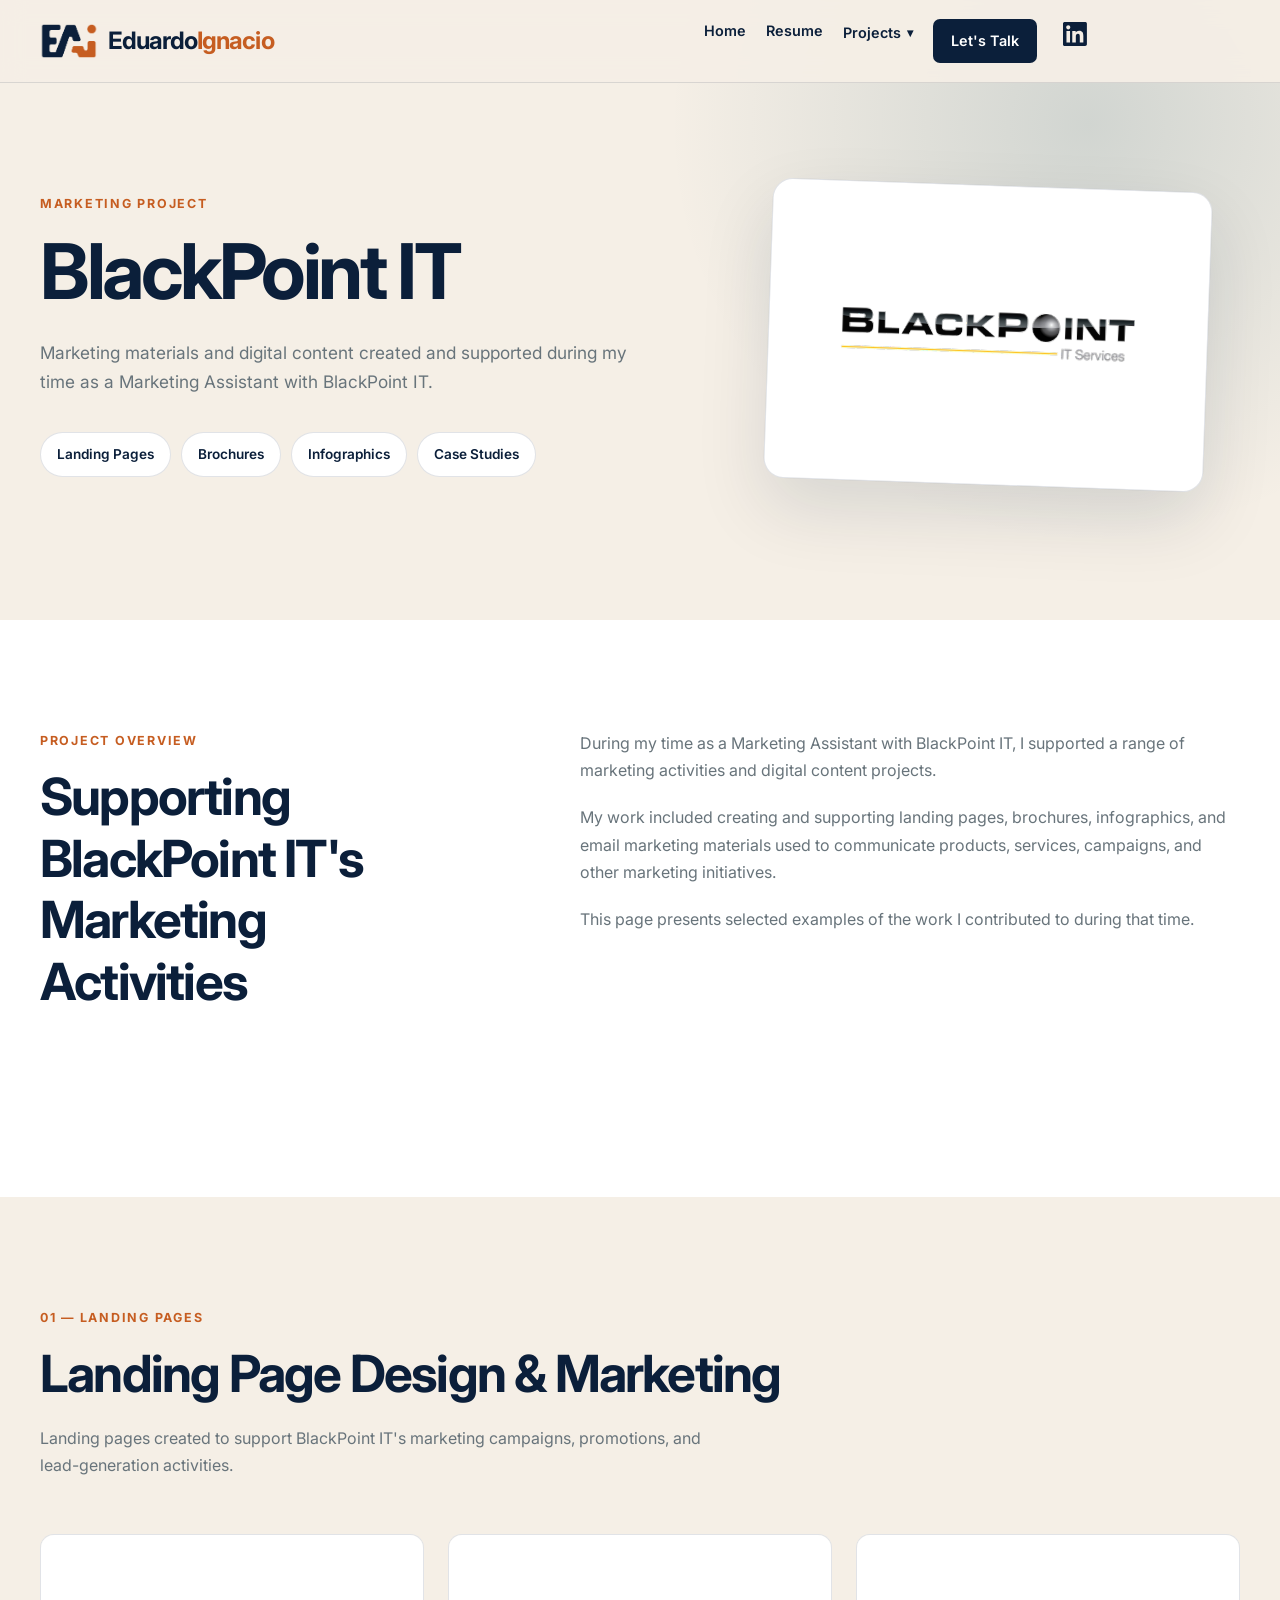
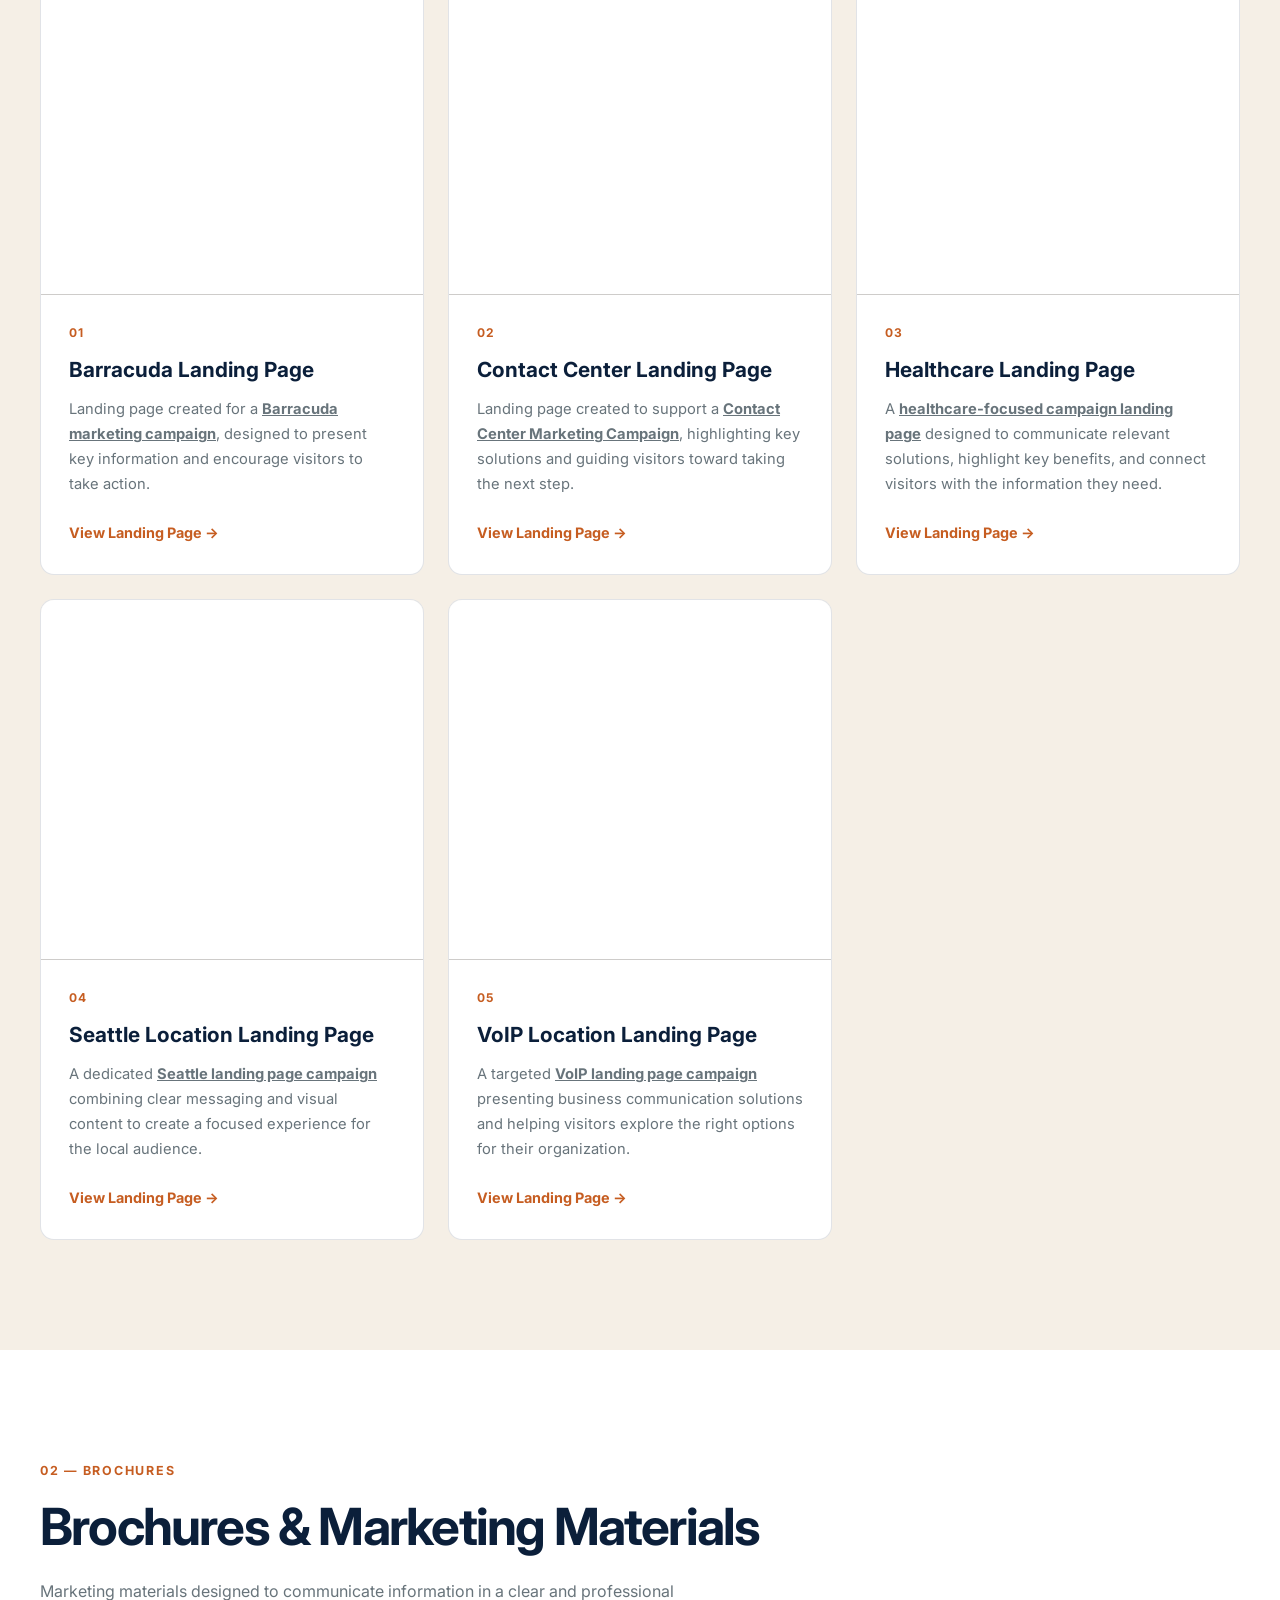
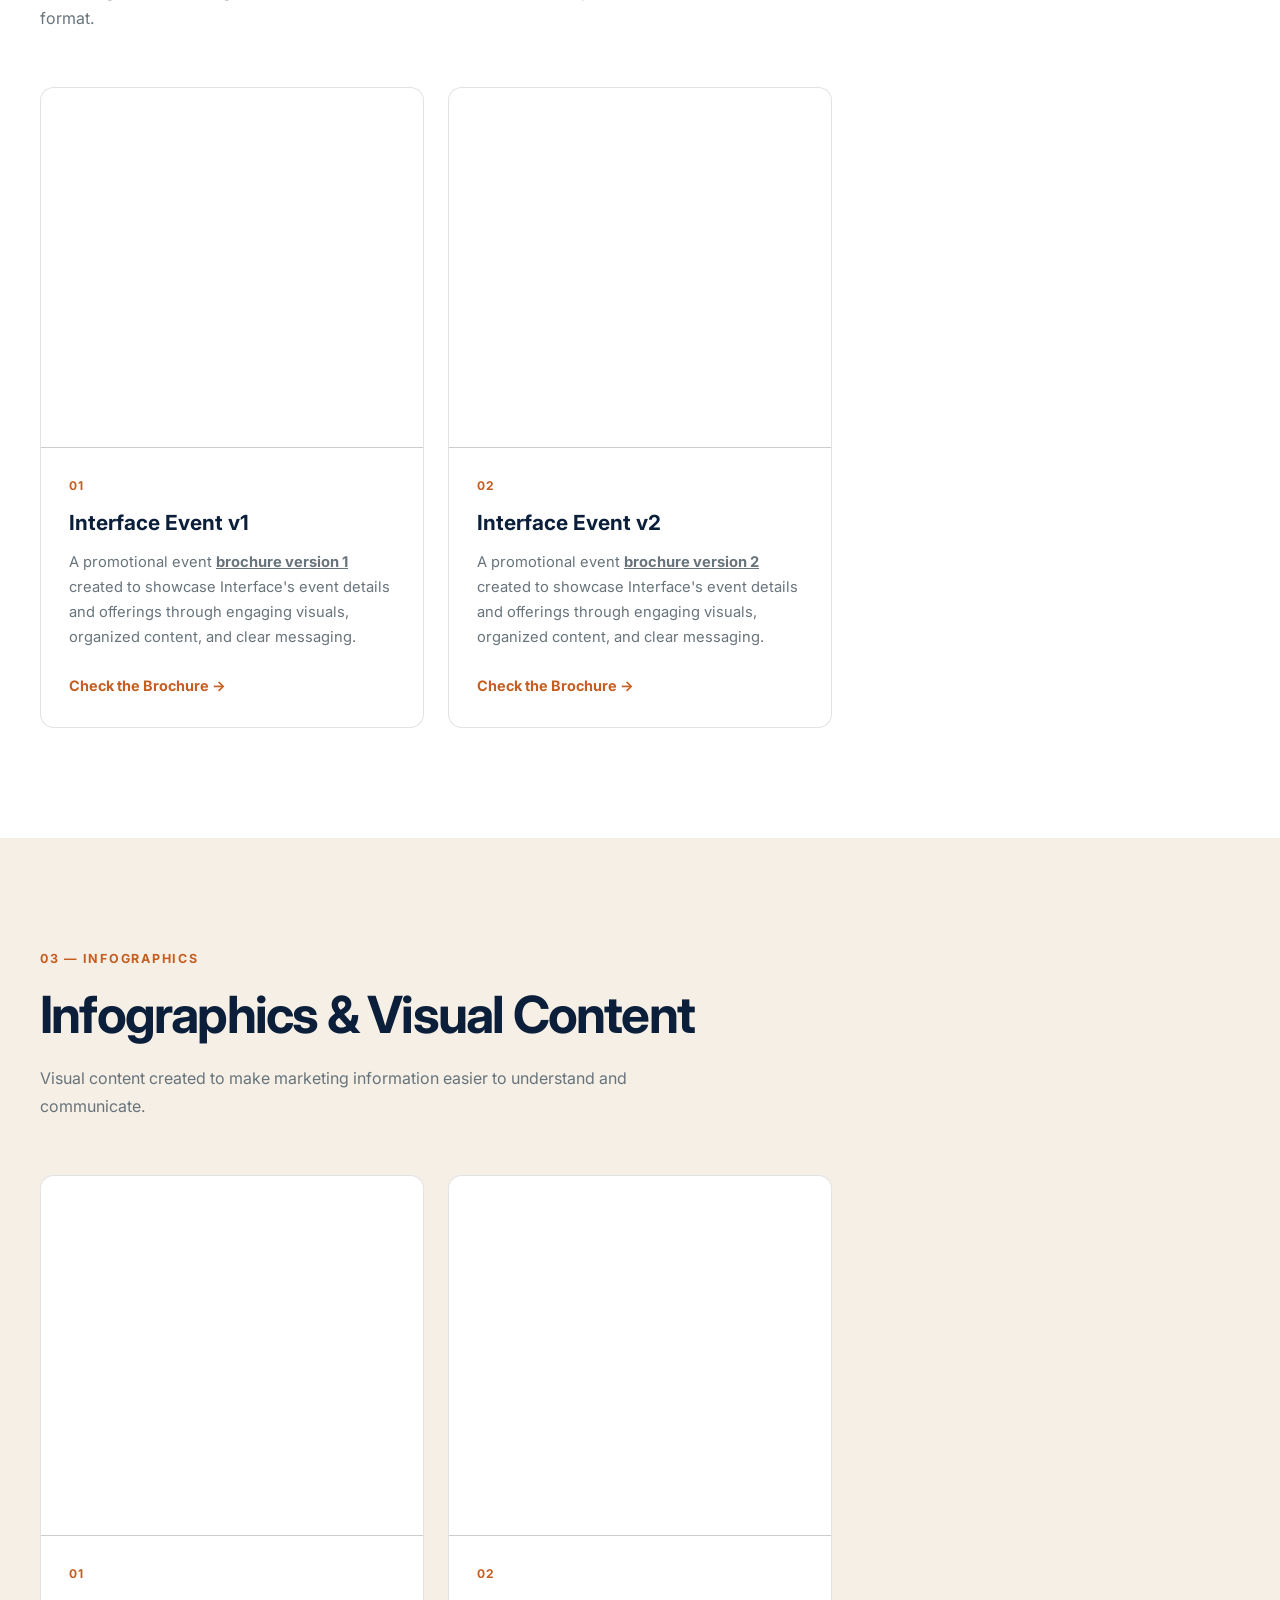
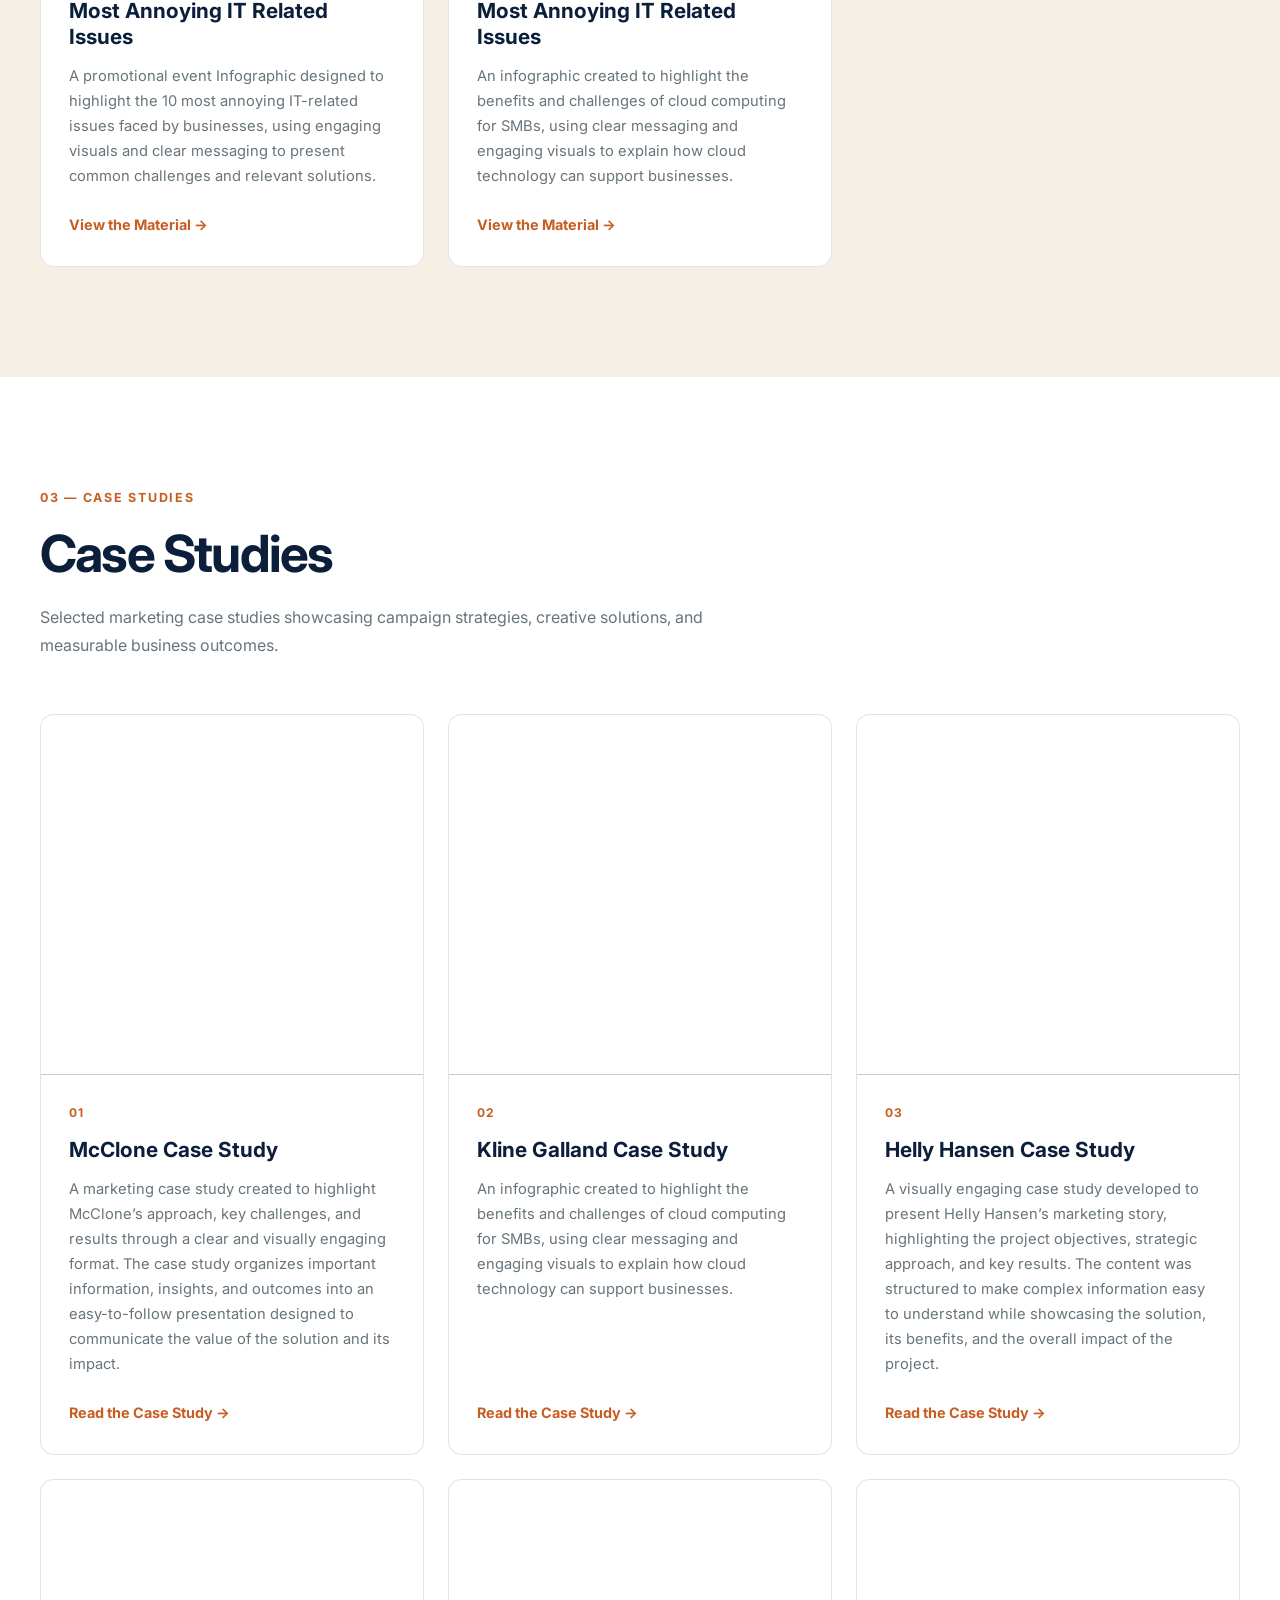
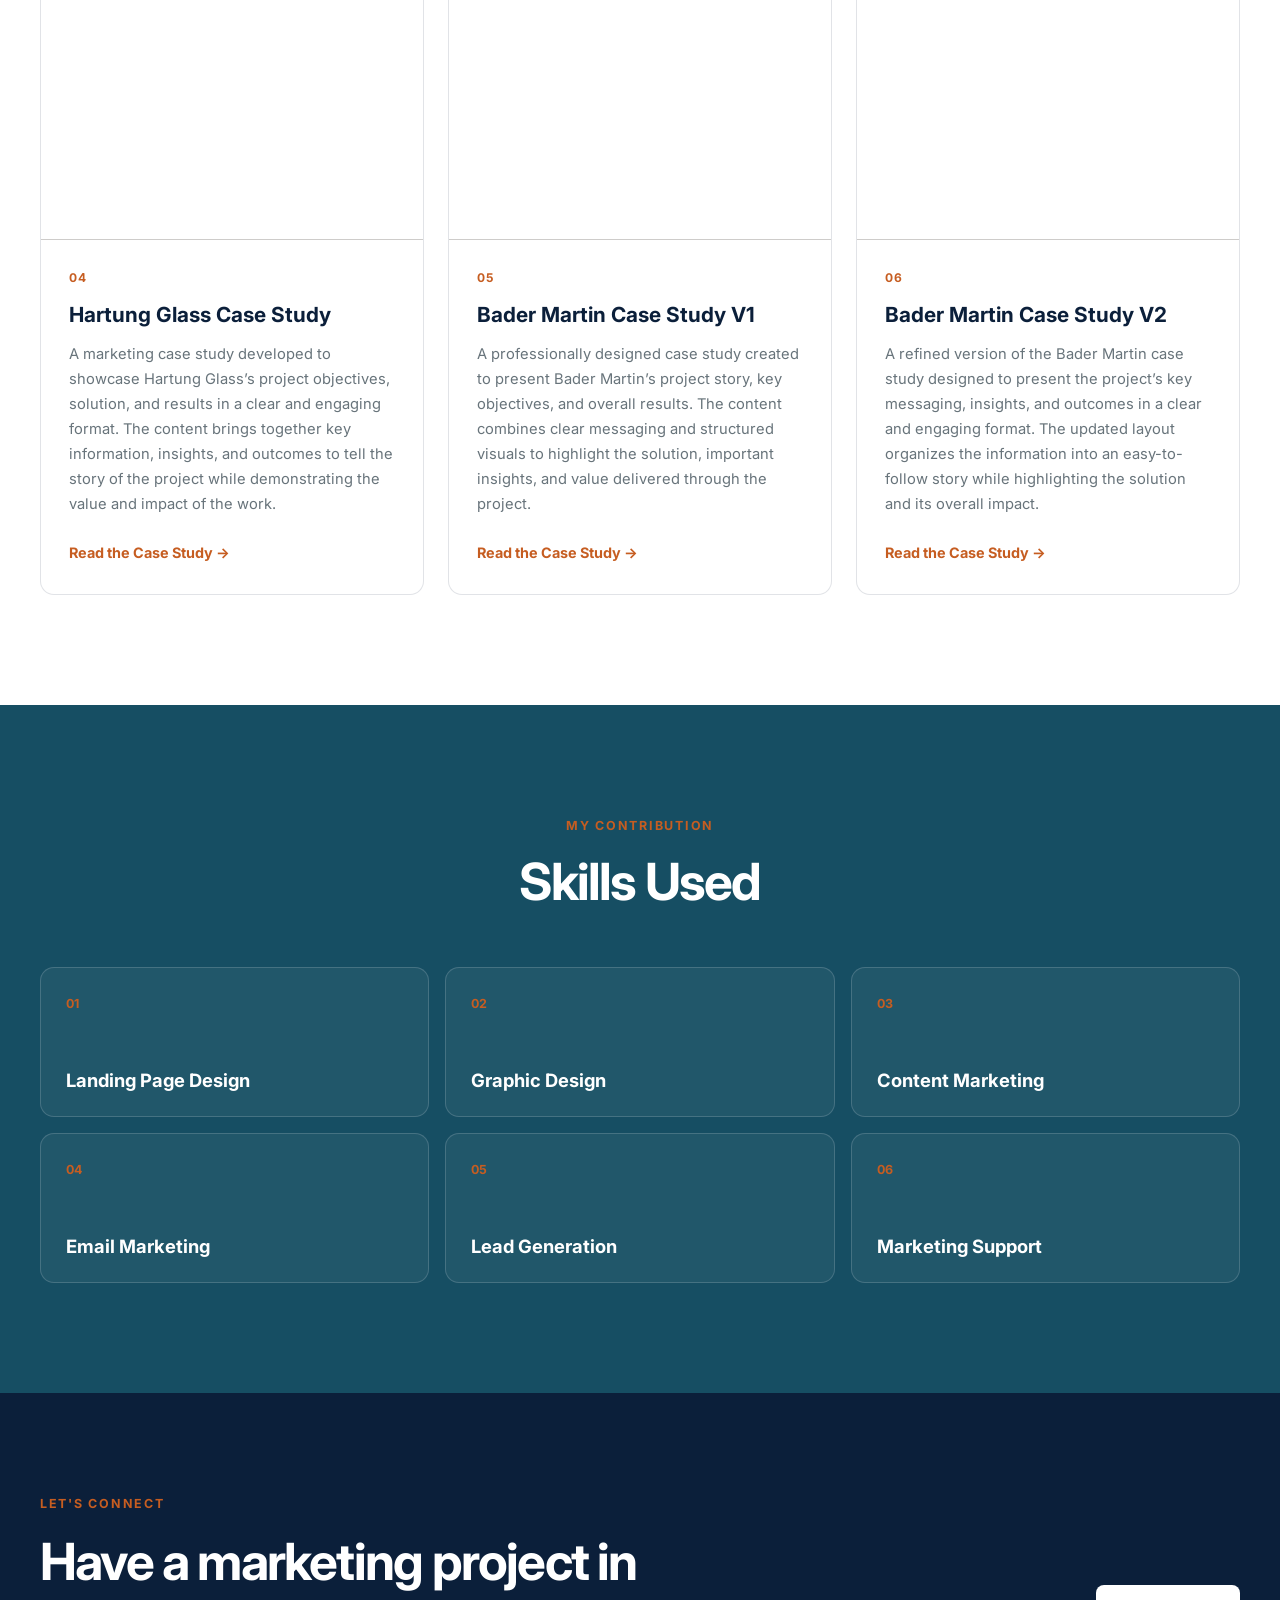
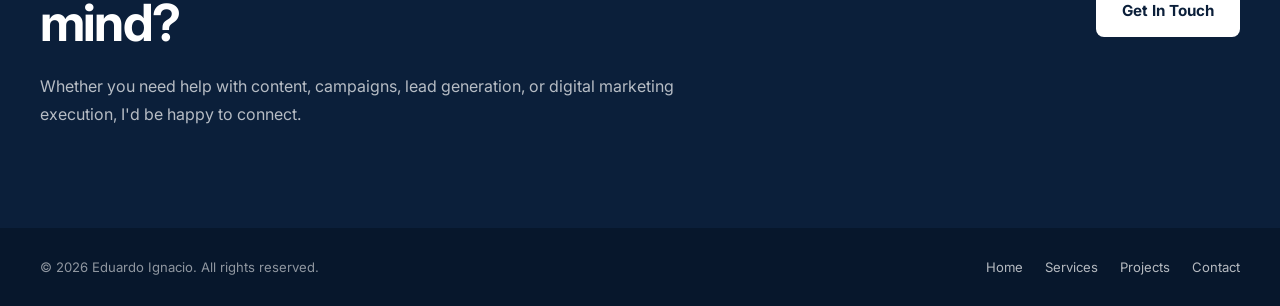
==== blackpoint-it.html @ 2925d8bb "Update blackpoint-it.html" ====
<!DOCTYPE html>
<html lang="en">

<head>

  <meta charset="UTF-8">

  <meta
    name="viewport"
    content="width=device-width, initial-scale=1.0"
  >

  <meta
    name="description"
    content="Marketing projects created and supported for BlackPoint IT, including landing pages, brochures, infographics, and email marketing."
  >

  <title>BlackPoint IT | Marketing Projects | Kevin Arevalo</title>

  <link rel="icon" type="image/png" href="assets/favicon-o.png">

  <!-- Google Font -->
  <link rel="preconnect" href="https://fonts.googleapis.com">
  <link rel="preconnect" href="https://fonts.gstatic.com" crossorigin>

  <link
    href="https://fonts.googleapis.com/css2?family=Inter:wght@400;500;600;700&display=swap"
    rel="stylesheet"
  >

  <link rel="icon" type="image/png" href="assets/favicon-b-o.png">

  <!-- Main Portfolio Styles -->
  <link rel="stylesheet" href="styles.css">

  <!-- BlackPoint IT Page Styles -->
  <link rel="stylesheet" href="blackpoint-it.css">

</head>


<body>

 <!-- =========================
     HEADER
========================== -->

<header class="site-header">

  <nav class="nav container" aria-label="Primary navigation">

    <a class="brand" href="index.html" aria-label="Eduardo Ignacio">

      <img src="assets/favicon-b-o.png" alt="Eduardo Ignacio">

    </a>

    <a href="index.html" class="logo">
      Eduardo<span>Ignacio</span>
    </a>



    <button
      class="menu-toggle"
      id="menu-toggle"
      type="button"
      aria-label="Open navigation menu"
      aria-expanded="false"
    >
      <span></span>
      <span></span>
      <span></span>
    </button>

    <div class="nav-links" id="nav-links">

      <a href="index.html">Home</a>
      <a href="#resume">Resume</a>
<div class="nav-dropdown">
  <a href="#projects" class="nav-dropdown-toggle">
    Projects
    <span class="dropdown-arrow">▾</span>
  </a>

  <div class="dropdown-menu">
    <a href="blackpoint-it.html">BlackPoint</a>
  </div>
</div>



      <a href="mailto:eaignacio03@gmail.com?subject=I%20would%20like%20to%20know%20more%20about%20your%20services&body=Hi%20Eduardo%2C%0A%0AI%20am%20interested%20in%20your%20services.%20Can%20you%20please%20get%20back%20to%20me,%20and%20let%27s%20talk%20about%20it.%0A%0AThank%20you%21" target="_blank" rel="noopener noreferrer" class="nav-cta" >Let's Talk</a>

      <div class="socials" aria-label="Social links">
        <a
          href="https://www.linkedin.com/in/eduardo-iii-ignacio-841a6138a/"
          target="_blank"
          rel="noopener noreferrer"
          aria-label="LinkedIn"
        >
          <img src="assets/LinkedIn_Icon.svg" alt="">
        </a>
      </div>

    </div>

  </nav>

</header>


  <main>

    <!-- =====================================================
         PROJECT HERO
    ====================================================== -->

    <section
      class="bp-hero"
      id="home"
    >

      <div class="container">

        <div class="bp-hero-grid">

          <div class="bp-hero-content">

            <p class="bp-eyebrow">
              MARKETING PROJECT
            </p>

            <h1>
              BlackPoint IT
            </h1>

            <p class="bp-hero-intro">
              Marketing materials and digital content created and
              supported during my time as a Marketing Assistant
              with BlackPoint IT.
            </p>

            <div class="bp-hero-links">

              <a href="#landing-pages">
                Landing Pages
              </a>

              <a href="#brochures">
                Brochures
              </a>

              <a href="#infographics">
                Infographics
              </a>

              <a href="#casestudies">
                Case Studies
              </a>

            </div>

          </div>


          <div class="bp-hero-visual">

            <div class="bp-logo-card">

              <img
                src="assets/blackpoint-it/bp-logo-black.svg"
                alt="BlackPoint IT"
              >

            </div>

          </div>

        </div>

      </div>

    </section>


    <!-- =====================================================
         PROJECT OVERVIEW
    ====================================================== -->

    <section class="bp-section bp-overview">

      <div class="container">

        <div class="bp-overview-grid">

          <div class="bp-section-heading">

            <p class="bp-section-label">
              PROJECT OVERVIEW
            </p>

            <h2>
              Supporting BlackPoint IT's Marketing Activities
            </h2>

          </div>

          <div class="bp-overview-copy">

            <p>
              During my time as a Marketing Assistant with
              BlackPoint IT, I supported a range of marketing
              activities and digital content projects.
            </p>

            <p>
              My work included creating and supporting landing
              pages, brochures, infographics, and email marketing
              materials used to communicate products, services,
              campaigns, and other marketing initiatives.
            </p>

            <p>
              This page presents selected examples of the work
              I contributed to during that time.
            </p>

          </div>

        </div>

      </div>

    </section>


    <!-- =====================================================
         LANDING PAGES
    ====================================================== -->

    <section
      class="bp-section bp-portfolio-section"
      id="landing-pages"
    >

      <div class="container">

        <div class="bp-section-heading bp-section-heading-wide">

          <p class="bp-section-label">
            01 — LANDING PAGES
          </p>

          <h2>
            Landing Page Design &amp; Marketing
          </h2>

          <p>
            Landing pages created to support BlackPoint IT's
            marketing campaigns, promotions, and lead-generation
            activities.
          </p>

        </div>


        <div class="bp-project-grid">

          <!-- LANDING PAGE 01 -->

          <article class="bp-project-card">

            <div class="bp-project-preview">

              <iframe
                src="assets/blackpoint-it/bp-lp-barracuda.pdf"
                title="Barracuda Landing Page PDF"
              ></iframe>

            </div>

            <div class="bp-project-card-content">

              <p class="bp-card-number">
                01
              </p>

              <h3>
                Barracuda Landing Page
              </h3>

              <p>
                Landing page created for a
                <strong><u>Barracuda marketing campaign</u></strong>,
                designed to present key information and encourage
                visitors to take action.
              </p>

              <a
                class="bp-project-link"
                href="assets/blackpoint-it/bp-lp-barracuda.pdf"
                target="_blank"
                rel="noopener noreferrer"
              >
                View Landing Page →
              </a>

            </div>

          </article>


          <!-- LANDING PAGE 02 -->

          <article class="bp-project-card">

            <div class="bp-project-preview">

              <iframe
                src="assets/blackpoint-it/bp-lp-contact-center.pdf"
                title="Contact Center Landing Page PDF"
              ></iframe>

            </div>

            <div class="bp-project-card-content">

              <p class="bp-card-number">
                02
              </p>

              <h3>
                Contact Center Landing Page
              </h3>

              <p>
                Landing page created to support a
                <strong><u>Contact Center Marketing Campaign</u></strong>,
                highlighting key solutions and guiding visitors
                toward taking the next step.
              </p>

              <a
                class="bp-project-link"
                href="assets/blackpoint-it/bp-lp-contact-center.pdf"
                target="_blank"
                rel="noopener noreferrer"
              >
                View Landing Page →
              </a>

            </div>

          </article>


          <!-- LANDING PAGE 03 -->

          <article class="bp-project-card">

            <div class="bp-project-preview">

              <iframe
                src="assets/blackpoint-it/bp-lp-health-care.pdf"
                title="Healthcare Landing Page PDF"
              ></iframe>

            </div>

            <div class="bp-project-card-content">

              <p class="bp-card-number">
                03
              </p>

              <h3>
                Healthcare Landing Page
              </h3>

              <p>
                A
                <strong><u>healthcare-focused campaign landing page</u></strong>
                designed to communicate relevant solutions,
                highlight key benefits, and connect visitors
                with the information they need.
              </p>

              <a
                class="bp-project-link"
                href="assets/blackpoint-it/bp-lp-health-care.pdf"
                target="_blank"
                rel="noopener noreferrer"
              >
                View Landing Page →
              </a>

            </div>

          </article>


          <!-- LANDING PAGE 04 -->

          <article class="bp-project-card">

            <div class="bp-project-preview">

              <iframe
                src="assets/blackpoint-it/bp-lp-location-seattle.pdf"
                title="Seattle Location Landing Page PDF"
              ></iframe>

            </div>

            <div class="bp-project-card-content">

              <p class="bp-card-number">
                04
              </p>

              <h3>
                Seattle Location Landing Page
              </h3>

              <p>
                A dedicated
                <strong><u>Seattle landing page campaign</u></strong>
                combining clear messaging and visual content
                to create a focused experience for the local
                audience.
              </p>

              <a
                class="bp-project-link"
                href="assets/blackpoint-it/bp-lp-location-seattle.pdf"
                target="_blank"
                rel="noopener noreferrer"
              >
                View Landing Page →
              </a>

            </div>

          </article>


          <!-- LANDING PAGE 05 -->

          <article class="bp-project-card">

            <div class="bp-project-preview">

              <iframe
                src="assets/blackpoint-it/bp-lp-location-voip.pdf"
                title="VoIP Location Landing Page PDF"
              ></iframe>

            </div>

            <div class="bp-project-card-content">

              <p class="bp-card-number">
                05
              </p>

              <h3>
                VoIP Location Landing Page
              </h3>

              <p>
                A targeted
                <strong><u>VoIP landing page campaign</u></strong>
                presenting business communication solutions
                and helping visitors explore the right options
                for their organization.
              </p>

              <a
                class="bp-project-link"
                href="assets/blackpoint-it/bp-lp-location-voip.pdf"
                target="_blank"
                rel="noopener noreferrer"
              >
                View Landing Page →
              </a>

            </div>

          </article>

        </div>

      </div>

    </section>


    <!-- =====================================================
         BROCHURES
    ====================================================== -->

    <section
      class="bp-section bp-section-alt"
      id="brochures"
    >

      <div class="container">

        <div class="bp-section-heading bp-section-heading-wide">

          <p class="bp-section-label">
            02 — BROCHURES
          </p>

          <h2>
            Brochures &amp; Marketing Materials
          </h2>

          <p>
            Marketing materials designed to communicate
            information in a clear and professional format.
          </p>

        </div>


        <div class="bp-project-grid">


          <!-- BROCHURE 01 -->

          <article class="bp-project-card">

            <div class="bp-project-preview">

              <iframe
                src="assets/blackpoint-it/bp-br-interface-v1.pdf"
                title="Interface Event v1 Brochure PDF"
              ></iframe>

            </div>

            <div class="bp-project-card-content">

              <p class="bp-card-number">
                01
              </p>

              <h3>
                Interface Event v1
              </h3>

              <p>
                A promotional event
                <strong><u>brochure version 1</u></strong>
                created to showcase Interface's event details
                and offerings through engaging visuals, organized
                content, and clear messaging.
              </p>

              <a
                class="bp-project-link"
                href="assets/blackpoint-it/bp-br-interface-v1.pdf"
                target="_blank"
                rel="noopener noreferrer"
              >
                Check the Brochure →
              </a>

            </div>

          </article>


          <!-- BROCHURE 02 -->

          <article class="bp-project-card">

            <div class="bp-project-preview">

              <iframe
                src="assets/blackpoint-it/bp-br-interface-v2.pdf"
                title="Interface Event v2 Brochure PDF"
              ></iframe>

            </div>

            <div class="bp-project-card-content">

              <p class="bp-card-number">
                02
              </p>

              <h3>
                Interface Event v2
              </h3>

              <p>
                A promotional event
                <strong><u>brochure version 2</u></strong>
                created to showcase Interface's event details
                and offerings through engaging visuals, organized
                content, and clear messaging.
              </p>

              <a
                class="bp-project-link"
                href="assets/blackpoint-it/bp-br-interface-v2.pdf"
                target="_blank"
                rel="noopener noreferrer"
              >
                Check the Brochure →
              </a>

            </div>

          </article>

        </div>

      </div>

    </section>


    <!-- =====================================================
         INFOGRAPHICS
    ====================================================== -->

    <section
      class="bp-section"
      id="infographics"
    >

      <div class="container">

        <div class="bp-section-heading bp-section-heading-wide">

          <p class="bp-section-label">
            03 — INFOGRAPHICS
          </p>

          <h2>
            Infographics &amp; Visual Content
          </h2>

          <p>
            Visual content created to make marketing information
            easier to understand and communicate.
          </p>

        </div>


        <div class="bp-project-grid">


          <!-- INFOGRAPHIC 01 -->

          <article class="bp-project-card">

            <div class="bp-project-preview">

              <iframe
                src="assets/blackpoint-it/bp-Infog-10-most-annoying-it-issues.pdf"
                title="Most Annoying IT Related Issues Infographic PDF"
              ></iframe>

            </div>

            <div class="bp-project-card-content">

              <p class="bp-card-number">
                01
              </p>

              <h3>
                Most Annoying IT Related Issues
              </h3>

              <p>
                A promotional event Infographic designed to
                highlight the 10 most annoying IT-related issues
                faced by businesses, using engaging visuals and
                clear messaging to present common challenges and
                relevant solutions.
              </p>

              <a
                class="bp-project-link"
                href="assets/blackpoint-it/bp-Infog-10-most-annoying-it-issues.pdf"
                target="_blank"
                rel="noopener noreferrer"
              >
                View the Material →
              </a>

            </div>

          </article>


          <!-- INFOGRAPHIC 02 -->

          <article class="bp-project-card">

            <div class="bp-project-preview">

              <iframe
                src="assets/blackpoint-it/bp-Infog-cloud-computing.pdf"
                title="Cloud Computing Infographic PDF"
              ></iframe>

            </div>

            <div class="bp-project-card-content">

              <p class="bp-card-number">
                02
              </p>

              <h3>
                Most Annoying IT Related Issues
              </h3>

              <p>
                An infographic created to highlight the benefits
                and challenges of cloud computing for SMBs, using
                clear messaging and engaging visuals to explain
                how cloud technology can support businesses.
              </p>

              <a
                class="bp-project-link"
                href="assets/blackpoint-it/bp-Infog-10-most-annoying-it-issues.pdf"
                target="_blank"
                rel="noopener noreferrer"
              >
                View the Material →
              </a>

            </div>

          </article>

        </div>

      </div>

    </section>


    <!-- =====================================================
         CASE STUDIES
    ====================================================== -->

    <section
      class="bp-section bp-section-alt"
      id="casestudies"
    >

      <div class="container">

        <div class="bp-section-heading bp-section-heading-wide">

          <p class="bp-section-label">
            03 — CASE STUDIES
          </p>

          <h2>
            Case Studies
          </h2>

          <p>
            Selected marketing case studies showcasing campaign
            strategies, creative solutions, and measurable
            business outcomes.
          </p>

        </div>


        <div class="bp-project-grid">


          <!-- CASE STUDY 01 -->

          <article class="bp-project-card">

            <div class="bp-project-preview">

              <iframe
                src="assets/blackpoint-it/bp-cs-mcclone.pdf"
                title="McClone Case Study PDF"
              ></iframe>

            </div>

            <div class="bp-project-card-content">

              <p class="bp-card-number">
                01
              </p>

              <h3>
                McClone Case Study
              </h3>

              <p>
                A marketing case study created to highlight
                McClone’s approach, key challenges, and results
                through a clear and visually engaging format. The
                case study organizes important information,
                insights, and outcomes into an easy-to-follow
                presentation designed to communicate the value of
                the solution and its impact.
              </p>

              <a
                class="bp-project-link"
                href="assets/blackpoint-it/bp-cs-mcclone.pdf"
                target="_blank"
                rel="noopener noreferrer"
              >
                Read the Case Study →
              </a>

            </div>

          </article>


          <!-- CASE STUDY 02 -->

          <article class="bp-project-card">

            <div class="bp-project-preview">

              <iframe
                src="assets/blackpoint-it/bp-cs-kline-galland.pdf"
                title="Kline Galland Case Study PDF"
              ></iframe>

            </div>

            <div class="bp-project-card-content">

              <p class="bp-card-number">
                02
              </p>

              <h3>
                Kline Galland Case Study
              </h3>

              <p>
                An infographic created to highlight the benefits
                and challenges of cloud computing for SMBs, using
                clear messaging and engaging visuals to explain
                how cloud technology can support businesses.
              </p>

              <a
                class="bp-project-link"
                href="assets/blackpoint-it/bp-cs-kline-galland.pdf"
                target="_blank"
                rel="noopener noreferrer"
              >
                Read the Case Study →
              </a>

            </div>

          </article>


          <!-- CASE STUDY 03 -->

          <article class="bp-project-card">

            <div class="bp-project-preview">

              <iframe
                src="assets/blackpoint-it/bp-cs-helly-hansen.pdf"
                title="Helly Hansen Case Study PDF"
              ></iframe>

            </div>

            <div class="bp-project-card-content">

              <p class="bp-card-number">
                03
              </p>

              <h3>
                Helly Hansen Case Study
              </h3>

              <p>
                A visually engaging case study developed to
                present Helly Hansen’s marketing story, highlighting
                the project objectives, strategic approach, and key
                results. The content was structured to make complex
                information easy to understand while showcasing the
                solution, its benefits, and the overall impact of
                the project.
              </p>

              <a
                class="bp-project-link"
                href="assets/blackpoint-it/bp-cs-helly-hansen.pdf"
                target="_blank"
                rel="noopener noreferrer"
              >
                Read the Case Study →
              </a>

            </div>

          </article>


          <!-- CASE STUDY 04 -->

          <article class="bp-project-card">

            <div class="bp-project-preview">

              <iframe
                src="assets/blackpoint-it/bp-cs-hartung-glass.pdf"
                title="Hartung Glass Case Study PDF"
              ></iframe>

            </div>

            <div class="bp-project-card-content">

              <p class="bp-card-number">
                04
              </p>

              <h3>
                Hartung Glass Case Study
              </h3>

              <p>
                A marketing case study developed to showcase
                Hartung Glass’s project objectives, solution, and
                results in a clear and engaging format. The content
                brings together key information, insights, and
                outcomes to tell the story of the project while
                demonstrating the value and impact of the work.
              </p>

              <a
                class="bp-project-link"
                href="assets/blackpoint-it/bp-cs-hartung-glass.pdf"
                target="_blank"
                rel="noopener noreferrer"
              >
                Read the Case Study →
              </a>

            </div>

          </article>


          <!-- CASE STUDY 05 -->

          <article class="bp-project-card">

            <div class="bp-project-preview">

              <iframe
                src="assets/blackpoint-it/bp-cs-bader-martin-v1.pdf"
                title="Bader Martin v1 Case Study PDF"
              ></iframe>

            </div>

            <div class="bp-project-card-content">

              <p class="bp-card-number">
                05
              </p>

              <h3>
                Bader Martin Case Study V1
              </h3>

              <p>
                A professionally designed case study created to
                present Bader Martin’s project story, key objectives,
                and overall results. The content combines clear
                messaging and structured visuals to highlight the
                solution, important insights, and value delivered
                through the project.
              </p>

              <a
                class="bp-project-link"
                href="assets/blackpoint-it/bp-cs-bader-martin-v1.pdf"
                target="_blank"
                rel="noopener noreferrer"
              >
                Read the Case Study →
              </a>

            </div>

          </article>


          <!-- CASE STUDY 06 -->

          <article class="bp-project-card">

            <div class="bp-project-preview">

              <iframe
                src="assets/blackpoint-it/bp-cs-bader-martin-v2.pdf"
                title="Bader Martin v2 Case Study PDF"
              ></iframe>

            </div>

            <div class="bp-project-card-content">

              <p class="bp-card-number">
                06
              </p>

              <h3>
                Bader Martin Case Study V2
              </h3>

              <p>
                A refined version of the Bader Martin case study
                designed to present the project’s key messaging,
                insights, and outcomes in a clear and engaging
                format. The updated layout organizes the
                information into an easy-to-follow story while
                highlighting the solution and its overall impact.
              </p>

              <a
                class="bp-project-link"
                href="assets/blackpoint-it/bp-cs-bader-martin-v2.pdf"
                target="_blank"
                rel="noopener noreferrer"
              >
                Read the Case Study →
              </a>

            </div>

          </article>

        </div>

      </div>

    </section>


    <!-- =====================================================
         SKILLS / CONTRIBUTION
    ====================================================== -->

    <section class="bp-contribution-section">

      <div class="container">

        <div class="bp-section-heading bp-centered">

          <p class="bp-section-label">
            MY CONTRIBUTION
          </p>

          <h2>
            Skills Used
          </h2>

        </div>


        <div class="bp-skills-grid">

          <div class="bp-skill-item">
            <span>01</span>
            <h3>Landing Page Design</h3>
          </div>

          <div class="bp-skill-item">
            <span>02</span>
            <h3>Graphic Design</h3>
          </div>

          <div class="bp-skill-item">
            <span>03</span>
            <h3>Content Marketing</h3>
          </div>

          <div class="bp-skill-item">
            <span>04</span>
            <h3>Email Marketing</h3>
          </div>

          <div class="bp-skill-item">
            <span>05</span>
            <h3>Lead Generation</h3>
          </div>

          <div class="bp-skill-item">
            <span>06</span>
            <h3>Marketing Support</h3>
          </div>

        </div>

      </div>

    </section>


    <!-- =========================
         CONTACT
    ========================== -->

    <section class="contact-section" id="contact">

      <div class="container contact-container">

        <div>

          <p class="eyebrow">
            LET'S CONNECT
          </p>

          <h2>
            Have a marketing project in mind?
          </h2>

          <p>
            Whether you need help with content, campaigns, lead
            generation, or digital marketing execution, I'd be happy
            to connect.
          </p>

        </div>


        <a
          href="mailto:eaignacio03@gmail.com?subject=I%20would%20like%20to%20know%20more%20about%20your%20services&body=Hi%20Eduardo%2C%0A%0AI%20am%20interested%20in%20your%20services.%20Can%20you%20please%20get%20back%20to%20me,%20and%20let%27s%20talk%20about%20it.%0A%0AThank%20you%21" target="_blank" rel="noopener noreferrer"
          class="btn btn-light"
        >
          Get In Touch
        </a>

      </div>

    </section>

  </main>


  <!-- =========================
       FOOTER
  ========================== -->

  <footer class="site-footer">

    <div class="container footer-container">

      <p>
        © <span id="current-year"></span> Eduardo Ignacio.
        All rights reserved.
      </p>

      <div class="footer-links">

        <a href="#home">Home</a>
        <a href="#services">Services</a>
        <a href="#projects">Projects</a>
        <a href="mailto:eaignacio03@gmail.com?subject=I%20would%20like%20to%20know%20more%20about%20your%20services&body=Hi%20Eduardo%2C%0A%0AI%20am%20interested%20in%20your%20services.%20Can%20you%20please%20get%20back%20to%20me,%20and%20let%27s%20talk%20about%20it.%0A%0AThank%20you%21" target="_blank" rel="noopener noreferrer">Contact</a>

      </div>

    </div>

  </footer>


  <!-- JavaScript -->
  <script src="script.js"></script>

</body>
</html>
---- styles.css ----
/* =========================================================
   EDUARDO IGNACIO PORTFOLIO
   Main Stylesheet
   ========================================================= */

/* =========================================================
   9. SOCIAL MEDIA ICONS
   ========================================================= */

.socials {
  display: flex;
  gap: 15px;
  margin-left: 3px;
}

.socials img {
  width: 30px;
  height: 30px;
  display: block;
  object-fit: contain;
}



/* =========================================================
   VARIABLES
   ========================================================= */

:root {
  --main: #0b1f3a;
  --secondary: #164e63;
  --accent: #c65d21;
  --background: #f5efe6;
  --text: #263238;

  --white: #ffffff;
  --muted: #68747b;
  --border: rgba(11, 31, 58, 0.12);

  --max-width: 1200px;

  --radius: 14px;
  --transition: 0.25s ease;
}


/* =========================================================
   RESET
   ========================================================= */

* {
  box-sizing: border-box;
  margin: 0;
  padding: 0;
}

html {
  scroll-behavior: smooth;
}

body {
  font-family: "Inter", sans-serif;
  background: var(--background);
  color: var(--text);
  line-height: 1.7;
}

img {
  max-width: 100%;
  display: block;
}

a {
  color: inherit;
  text-decoration: none;
}

button,
a {
  -webkit-tap-highlight-color: transparent;
}


/* =========================================================
   GLOBAL
   ========================================================= */

.container {
  width: min(100% - 40px, var(--max-width));
  margin: 0 auto;
}

.section {
  padding: 110px 0;
}

.eyebrow {
  margin-bottom: 16px;
  color: var(--accent);
  font-size: 0.78rem;
  font-weight: 700;
  letter-spacing: 0.14em;
}

h1,
h2,
h3 {
  color: var(--main);
  line-height: 1.2;
}

h1 {
  font-size: clamp(3rem, 6vw, 5.2rem);
  letter-spacing: -0.045em;
}

h2 {
  font-size: clamp(2.2rem, 4vw, 3.5rem);
  letter-spacing: -0.035em;
}

h3 {
  font-size: 1.35rem;
}

p {
  color: var(--text);
}

.text-link {
  display: inline-block;
  color: var(--accent);
  font-weight: 700;
  transition: var(--transition);
}

.text-link:hover {
  color: var(--secondary);
  transform: translateX(4px);
}


/* =========================================================
   BUTTONS
   ========================================================= */

.btn {
  display: inline-flex;
  align-items: center;
  justify-content: center;

  min-height: 52px;
  padding: 0 26px;

  border-radius: 8px;

  font-size: 0.95rem;
  font-weight: 700;

  transition:
    transform var(--transition),
    background var(--transition),
    color var(--transition);
}

.btn:hover {
  transform: translateY(-2px);
}

.btn-primary {
  background: var(--accent);
  color: var(--white);
}

.btn-primary:hover {
  background: #a94d1b;
}

.btn-secondary {
  border: 1px solid var(--main);
  color: var(--main);
}

.btn-secondary:hover {
  background: var(--main);
  color: var(--white);
}

.btn-light {
  background: var(--white);
  color: var(--main);
}

.btn-light:hover {
  background: var(--background);
}


/* =========================================================
   HEADER
   ========================================================= */

.site-header {
  position: fixed;
  top: 0;
  left: 0;

  width: 100%;

  z-index: 1000;

  background: rgba(245, 239, 230, 0.94);

  border-bottom: 1px solid var(--border);

  backdrop-filter: blur(12px);
}

.nav {
  min-height: 82px;
  display: flex;
  align-items: center;
  justify-content: flex-start;
}


/* BRAND / LOGO */

.brand {
  display: flex;
  align-items: center;
}

.brand img {
  display: block;
  width: 58px;
  height: 58px;
  object-fit: contain;
}

.logo {
  color: var(--main);
  font-size: 1.5rem;
  font-weight: 700;
  letter-spacing: -0.04em;
  margin-left: 10px;
}

.logo span {
  color: var(--accent);
}

.nav-links {
  display: flex;
  align-items: left;
  gap: 20px;
  margin-left: 430px;
}

.nav-links a {
  color: var(--main);
  font-size: 0.9rem;
  font-weight: 600;

  transition: color var(--transition);
}

.nav-links a:hover {
  color: var(--accent);
}

.nav-links .nav-cta {
  padding: 10px 18px;

  background: var(--main);
  color: var(--white);

  border-radius: 7px;
}

.nav-links .nav-cta:hover {
  background: var(--accent);
  color: var(--white);
}

/* =========================
   PROJECTS DROPDOWN
========================= */

.nav-dropdown {
  position: relative;
}

.nav-dropdown-toggle {
  display: inline-flex;
  align-items: center;
  gap: 6px;
}

.dropdown-arrow {
  font-size: 0.75rem;
  transition: transform 0.25s ease;
}

/* Dropdown menu */

.dropdown-menu {
  position: absolute;
  top: calc(100% + 12px);
  left: 50%;
  transform: translateX(-50%) translateY(6px);

  width: 190px;
  padding: 8px;

  background: var(--white);
  border: 1px solid var(--border);
  border-radius: 12px;

  box-shadow: 0 12px 30px rgba(11, 31, 58, 0.12);

  opacity: 0;
  visibility: hidden;
  pointer-events: none;

  transition:
    opacity 0.2s ease,
    visibility 0.2s ease,
    transform 0.2s ease;

  z-index: 1000;
}

/* Small invisible bridge between Projects and dropdown */
.dropdown-menu::before {
  content: "";
  position: absolute;
  top: -12px;
  left: 0;
  right: 0;
  height: 12px;
}

/* Show dropdown on hover */

.nav-dropdown:hover .dropdown-menu,
.nav-dropdown:focus-within .dropdown-menu {
  opacity: 1;
  visibility: visible;
  pointer-events: auto;
  transform: translateX(-50%) translateY(0);
}

/* Rotate arrow */

.nav-dropdown:hover .dropdown-arrow,
.nav-dropdown:focus-within .dropdown-arrow {
  transform: rotate(180deg);
}

/* Dropdown link */

.dropdown-menu a {
  display: block;
  padding: 11px 14px;

  color: var(--main);
  font-size: 0.9rem;
  font-weight: 600;

  border-radius: 8px;
  text-decoration: none;

  transition:
    background 0.2s ease,
    color 0.2s ease;
}

.dropdown-menu a:hover,
.dropdown-menu a:focus {
  background: var(--background);
  color: var(--accent);
}


/* =========================================================
   MOBILE MENU
   ========================================================= */

.menu-toggle {
  display: none;

  width: 44px;
  height: 44px;

  border: 0;
  background: transparent;

  cursor: pointer;
}

.menu-toggle span {
  display: block;

  width: 24px;
  height: 2px;

  margin: 5px auto;

  background: var(--main);

  transition: var(--transition);
}


/* =========================================================
   HERO
   ========================================================= */

.hero {
  min-height: 100vh;

  display: flex;
  align-items: center;

  padding: 150px 0 100px;

  background:
    radial-gradient(
      circle at 80% 20%,
      rgba(22, 78, 99, 0.12),
      transparent 35%
    ),
    var(--background);
}

.hero-container {
  display: grid;

  grid-template-columns:
    minmax(0, 1.1fr)
    minmax(300px, 0.9fr);

  align-items: center;

  gap: 80px;
}

.hero-content {
  max-width: 720px;
}

.hero h1 span {
  color: var(--accent);
}

.hero-description {
  max-width: 650px;

  margin: 28px 0 34px;

  color: var(--muted);

  font-size: 1.08rem;
}

.hero-buttons {
  display: flex;
  flex-wrap: wrap;
  gap: 14px;
}


/* =========================================================
   HERO CARD
   ========================================================= */

.hero-visual {
  display: flex;
  justify-content: center;
}

.hero-card {
  width: 100%;
  max-width: 440px;

  padding: 24px;

  background: var(--main);

  border-radius: 20px;

  box-shadow:
    0 30px 70px rgba(11, 31, 58, 0.18);

  transform: rotate(2deg);
}

.hero-card-top {
  display: flex;
  align-items: center;
  gap: 10px;

  padding-bottom: 20px;

  color: rgba(255, 255, 255, 0.7);

  border-bottom: 1px solid rgba(255, 255, 255, 0.12);

  font-size: 0.85rem;
}

.status-dot {
  width: 9px;
  height: 9px;

  border-radius: 50%;

  background: var(--accent);
}

.hero-card-main {
  display: grid;

  grid-template-columns: 1fr 1fr;

  gap: 12px;

  margin-top: 20px;
}

.metric {
  min-height: 130px;

  display: flex;
  flex-direction: column;
  justify-content: flex-end;

  padding: 18px;

  background: var(--secondary);

  border-radius: 10px;
}

.metric strong {
  color: var(--white);

  font-size: 1.15rem;
}

.metric span {
  margin-top: 3px;

  color: rgba(255, 255, 255, 0.65);

  font-size: 0.8rem;
}


/* =========================================================
   SECTION HEADING
   ========================================================= */

.section-heading {
  max-width: 750px;

  margin-bottom: 55px;
}

.section-heading h2 {
  margin-bottom: 20px;
}

.section-heading > p:last-child {
  max-width: 650px;

  color: var(--muted);
}


/* =========================================================
   SERVICES
   ========================================================= */

.services-section {
  background: var(--white);
}

.services-grid {
  display: grid;

  grid-template-columns:
    repeat(3, minmax(0, 1fr));

  gap: 20px;
}

.service-card {
  min-height: 280px;

  padding: 32px;

  border: 1px solid var(--border);

  border-radius: var(--radius);

  background: var(--background);

  transition:
    transform var(--transition),
    box-shadow var(--transition);
}

.service-card:hover {
  transform: translateY(-6px);

  box-shadow:
    0 20px 40px rgba(11, 31, 58, 0.08);
}

.service-number {
  margin-bottom: 50px;

  color: var(--accent);

  font-size: 0.8rem;
  font-weight: 700;
}

.service-card h3 {
  margin-bottom: 14px;
}

.service-card p {
  color: var(--muted);
  font-size: 0.92rem;
}


/* =========================================================
   ABOUT
   ========================================================= */

.about-section {
  background: var(--background);
}

.about-grid {
  display: grid;

  grid-template-columns:
    0.7fr
    1.3fr;

  gap: 100px;
}

.about-highlight {
  display: flex;
  flex-direction: column;

  max-width: 220px;

  margin-top: 45px;

  color: var(--main);

  font-size: 1.4rem;
  font-weight: 700;
}

.about-highlight strong {
  margin: 8px 0;

  color: var(--accent);
}

.about-content {
  max-width: 700px;
}

.about-content h2 {
  margin-bottom: 28px;
}

.about-content p {
  margin-bottom: 18px;

  color: var(--muted);
}


/* =========================================================
   PROJECTS
   ========================================================= */

.projects-section {
  background: var(--white);
}

.projects-grid {
  display: grid;

  grid-template-columns:
    repeat(3, minmax(0, 1fr));

  gap: 24px;
}

.project-card {
  overflow: hidden;

  background: var(--background);

  border: 1px solid var(--border);

  border-radius: var(--radius);
}

.project-image {
  min-height: 240px;

  display: flex;
  align-items: flex-end;

  padding: 24px;

  background: var(--main);

  color: var(--white);

  font-size: 1.5rem;
  font-weight: 700;
}

.project-image-one {
  background:
    linear-gradient(
      135deg,
      var(--main),
      var(--secondary)
    );
}

.project-image-two {
  background:
    linear-gradient(
      135deg,
      var(--secondary),
      var(--main)
    );
}

.project-image-three {
  background:
    linear-gradient(
      135deg,
      var(--accent),
      var(--main)
    );
}

.project-content {
  padding: 28px;
}

.project-category {
  margin-bottom: 10px;

  color: var(--accent);

  font-size: 0.72rem;
  font-weight: 700;

  letter-spacing: 0.12em;
}

.project-content h3 {
  margin-bottom: 12px;
}

.project-content p:not(.project-category) {
  margin-bottom: 22px;

  color: var(--muted);

  font-size: 0.92rem;
}


/* =========================================================
   SKILLS
   ========================================================= */

.skills-section {
  background: var(--secondary);
}

.skills-section h2,
.skills-section .eyebrow {
  color: var(--white);
}

.skills-section .eyebrow {
  color: var(--accent);
}

.skills-header {
  display: grid;

  grid-template-columns:
    1fr
    0.8fr;

  gap: 80px;

  align-items: end;

  margin-bottom: 50px;
}

.skills-header > p {
  color: rgba(255, 255, 255, 0.72);
}

.skills-list {
  display: flex;

  flex-wrap: wrap;

  gap: 12px;
}

.skills-list span {
  padding: 12px 18px;

  border: 1px solid rgba(255, 255, 255, 0.2);

  border-radius: 50px;

  color: var(--white);

  font-size: 0.88rem;

  transition: var(--transition);
}

.skills-list span:hover {
  background: var(--accent);

  border-color: var(--accent);
}


/* =========================================================
   PROCESS
   ========================================================= */

.process-section {
  background: var(--background);
}

.process-grid {
  display: grid;

  grid-template-columns:
    repeat(3, minmax(0, 1fr));

  gap: 50px;
}

.process-item {
  padding-top: 25px;

  border-top: 2px solid var(--main);
}

.process-item > span {
  color: var(--accent);

  font-weight: 700;
}

.process-item h3 {
  margin: 22px 0 12px;
}

.process-item p {
  color: var(--muted);
}


/* =========================================================
   CONTACT
   ========================================================= */

.contact-section {
  padding: 100px 0;

  background: var(--main);
}

.contact-container {
  display: flex;

  align-items: center;
  justify-content: space-between;

  gap: 50px;
}

.contact-container h2 {
  max-width: 700px;

  margin-bottom: 20px;

  color: var(--white);
}

.contact-container p:not(.eyebrow) {
  max-width: 650px;

  color: rgba(255, 255, 255, 0.7);
}


/* =========================================================
   FOOTER
   ========================================================= */

.site-footer {
  padding: 28px 0;

  background: #07172c;
}

.footer-container {
  display: flex;

  align-items: center;
  justify-content: space-between;

  gap: 20px;
}

.site-footer p {
  color: rgba(255, 255, 255, 0.55);

  font-size: 0.82rem;
}

.footer-links {
  display: flex;
  gap: 22px;
}

.footer-links a {
  color: rgba(255, 255, 255, 0.7);

  font-size: 0.82rem;

  transition: color var(--transition);
}

.footer-links a:hover {
  color: var(--accent);
}


/* =========================================================
   TABLET
   ========================================================= */

@media (max-width: 900px) {

  .section {
    padding: 85px 0;
  }

  .hero-container {
    grid-template-columns: 1fr;

    gap: 60px;
  }

  .hero-content {
    max-width: 800px;
  }

  .hero-visual {
    justify-content: flex-start;
  }

  .services-grid {
    grid-template-columns:
      repeat(2, minmax(0, 1fr));
  }

  .about-grid {
    grid-template-columns: 1fr;

    gap: 40px;
  }

  .about-highlight {
    flex-direction: row;
    align-items: center;

    gap: 12px;

    max-width: none;

    margin-top: 0;
  }

  .about-highlight strong {
    margin: 0;
  }

  .projects-grid {
    grid-template-columns:
      repeat(2, minmax(0, 1fr));
  }

  .projects-grid .project-card:last-child {
    grid-column: 1 / -1;
  }

  .skills-header {
    grid-template-columns: 1fr;

    gap: 20px;
  }

  .process-grid {
    gap: 30px;
  }

}


/* =========================================================
   MOBILE
   ========================================================= */

@media (max-width: 650px) {

  .container {
    width: min(100% - 30px, var(--max-width));
  }

  .section {
    padding: 70px 0;
  }

  /* Navigation */

.nav {
  min-height: 72px;
}

.brand img {
  width: 48px;
  height: 48px;
}

  .menu-toggle {
    display: block;
  }

  .nav-links {
    position: absolute;

    top: 72px;
    left: 0;

    width: 100%;

    display: none;
    flex-direction: column;
    align-items: stretch;

    gap: 0;

    padding: 15px;

    background: var(--main);

    box-shadow:
      0 20px 30px rgba(11, 31, 58, 0.12);
  }

  .nav-links.active {
    display: flex;
  }

  .nav-links a {
    padding: 14px 10px;

    color: var(--white);
  }

  .nav-links .nav-cta {
    margin-top: 8px;

    text-align: center;

    background: var(--accent);
  }

  /* Hero */

  .hero {
    min-height: auto;

    padding: 130px 0 80px;
  }

  .hero-container {
    gap: 45px;
  }

  .hero h1 {
    font-size: clamp(2.7rem, 12vw, 4rem);
  }

  .hero-description {
    font-size: 1rem;
  }

  .hero-buttons {
    flex-direction: column;
    align-items: stretch;
  }

  .btn {
    width: 100%;
  }

  .hero-card {
    transform: none;
  }

  .hero-card-main {
    grid-template-columns: 1fr 1fr;
  }

  .metric {
    min-height: 110px;
  }

  /* Services */

  .services-grid {
    grid-template-columns: 1fr;
  }

  /* Projects */

  .projects-grid {
    grid-template-columns: 1fr;
  }

  .projects-grid .project-card:last-child {
    grid-column: auto;
  }

  /* Process */

  .process-grid {
    grid-template-columns: 1fr;

    gap: 35px;
  }

  /* Contact */

  .contact-container {
    flex-direction: column;

    align-items: flex-start;
  }

  /* Footer */

  .footer-container {
    flex-direction: column;

    align-items: flex-start;
  }

  .footer-links {
    flex-wrap: wrap;
  }

}


/* =========================================================
   SMALL MOBILE
   ========================================================= */

@media (max-width: 400px) {

  .hero-card-main {
    grid-template-columns: 1fr;
  }

  .metric {
    min-height: 90px;
  }

  .about-highlight {
    flex-wrap: wrap;
  }

}
---- blackpoint-it.css ----
/* =========================================================
   BLACKPOINT IT PROJECT PAGE
   Page-specific styles
   ========================================================= */


/* =========================================================
   PROJECT HERO
   ========================================================= */

.bp-hero {
  min-height: 620px;

  display: flex;
  align-items: center;

  padding: 150px 0 100px;

  background:
    radial-gradient(
      circle at 85% 20%,
      rgba(22, 78, 99, 0.16),
      transparent 35%
    ),
    var(--background);
}

.bp-hero-grid {
  display: grid;

  grid-template-columns:
    minmax(0, 1.1fr)
    minmax(320px, 0.9fr);

  align-items: center;

  gap: 80px;
}

.bp-hero-content {
  max-width: 720px;
}

.bp-eyebrow {
  margin-bottom: 18px;

  color: var(--accent);

  font-size: 0.78rem;
  font-weight: 700;

  letter-spacing: 0.14em;
}

.bp-hero h1 {
  margin-bottom: 25px;

  color: var(--main);

  font-size: clamp(3rem, 6vw, 5.2rem);

  line-height: 1.05;

  letter-spacing: -0.045em;
}

.bp-hero-intro {
  max-width: 650px;

  margin-bottom: 35px;

  color: var(--muted);

  font-size: 1.08rem;
}

.bp-hero-links {
  display: flex;

  flex-wrap: wrap;

  gap: 10px;
}

.bp-hero-links a {
  padding: 10px 16px;

  border: 1px solid var(--border);

  border-radius: 50px;

  background: var(--white);

  color: var(--main);

  font-size: 0.85rem;
  font-weight: 600;

  transition:
    background var(--transition),
    color var(--transition),
    border-color var(--transition),
    transform var(--transition);
}

.bp-hero-links a:hover {
  border-color: var(--accent);

  background: var(--accent);

  color: var(--white);

  transform: translateY(-2px);
}


/* =========================================================
   BLACKPOINT LOGO
   ========================================================= */

.bp-hero-visual {
  display: flex;

  align-items: center;
  justify-content: center;
}

.bp-logo-card {
  width: 100%;
  max-width: 440px;

  min-height: 300px;

  display: flex;

  align-items: center;
  justify-content: center;

  padding: 50px;

  background: var(--white);

  border: 1px solid var(--border);

  border-radius: 20px;

  box-shadow:
    0 30px 70px rgba(11, 31, 58, 0.12);

  transform: rotate(2deg);

  transition: transform var(--transition);
}

.bp-logo-card:hover {
  transform: rotate(0deg) translateY(-5px);
}

.bp-logo-card img {
  width: 100%;
  max-width: 300px;

  height: auto;

  object-fit: contain;
}


/* =========================================================
   GENERAL SECTIONS
   ========================================================= */

.bp-section {
  padding: 110px 0;

  background: var(--background);
}

.bp-section-alt {
  background: var(--white);
}


/* =========================================================
   SECTION HEADINGS
   ========================================================= */

.bp-section-heading {
  max-width: 700px;

  margin-bottom: 55px;
}

.bp-section-heading-wide {
  max-width: 760px;
}

.bp-section-label {
  margin-bottom: 15px;

  color: var(--accent);

  font-size: 0.78rem;
  font-weight: 700;

  letter-spacing: 0.14em;
}

.bp-section-heading h2 {
  margin-bottom: 20px;

  color: var(--main);

  font-size: clamp(2.2rem, 4vw, 3.5rem);

  line-height: 1.2;

  letter-spacing: -0.035em;
}

.bp-section-heading > p:last-child {
  max-width: 680px;

  color: var(--muted);
}


/* =========================================================
   PROJECT OVERVIEW
   ========================================================= */

.bp-overview {
  background: var(--white);
}

.bp-overview-grid {
  display: grid;

  grid-template-columns:
    0.8fr
    1.2fr;

  gap: 100px;

  align-items: start;
}

.bp-overview-copy {
  max-width: 700px;
}

.bp-overview-copy p {
  margin-bottom: 20px;

  color: var(--muted);
}

.bp-overview-copy p:last-child {
  margin-bottom: 0;
}


/* =========================================================
   PROJECT GRID
   ========================================================= */

.bp-project-grid {
  display: grid;

  grid-template-columns:
    repeat(3, minmax(0, 1fr));

  gap: 24px;
}


/* =========================================================
   PROJECT CARDS
   ========================================================= */

.bp-project-card {
  overflow: hidden;

  display: flex;
  flex-direction: column;

  background: var(--white);

  border: 1px solid var(--border);

  border-radius: var(--radius);

  transition:
    transform var(--transition),
    box-shadow var(--transition);
}

.bp-project-card:hover {
  transform: translateY(-6px);

  box-shadow:
    0 20px 45px rgba(11, 31, 58, 0.10);
}


/* =========================================================
   PDF PREVIEW
   ========================================================= */

.bp-project-preview {
  height: 360px;

  overflow: hidden;

  background: #e9e5de;

  border-bottom: 1px solid var(--border);
}

.bp-project-preview iframe {
  display: block;

  width: 100%;
  height: 100%;

  border: 0;

  background: var(--white);
}


/* =========================================================
   PROJECT CARD CONTENT
   ========================================================= */

.bp-project-card-content {
  flex: 1;

  display: flex;
  flex-direction: column;

  padding: 28px;
}

.bp-card-number {
  margin-bottom: 14px;

  color: var(--accent);

  font-size: 0.75rem;
  font-weight: 700;

  letter-spacing: 0.12em;
}

.bp-project-card h3 {
  margin-bottom: 14px;

  color: var(--main);

  font-size: 1.3rem;

  line-height: 1.25;
}

.bp-project-card p:not(.bp-card-number) {
  margin-bottom: 24px;

  color: var(--muted);

  font-size: 0.92rem;
}

.bp-project-link {
  margin-top: auto;

  color: var(--accent);

  font-size: 0.9rem;
  font-weight: 700;

  transition:
    color var(--transition),
    transform var(--transition);
}

.bp-project-link:hover {
  color: var(--secondary);

  transform: translateX(4px);
}


/* =========================================================
   CONTRIBUTION / SKILLS
   ========================================================= */

.bp-contribution-section {
  padding: 110px 0;

  background: var(--secondary);
}

.bp-centered {
  max-width: 700px;

  margin-right: auto;
  margin-left: auto;

  text-align: center;
}

.bp-contribution-section .bp-section-label {
  color: var(--accent);
}

.bp-contribution-section h2 {
  color: var(--white);
}

.bp-skills-grid {
  display: grid;

  grid-template-columns:
    repeat(3, minmax(0, 1fr));

  gap: 16px;
}

.bp-skill-item {
  min-height: 150px;

  display: flex;
  flex-direction: column;
  justify-content: space-between;

  padding: 25px;

  border: 1px solid rgba(255, 255, 255, 0.16);

  border-radius: var(--radius);

  background: rgba(255, 255, 255, 0.05);

  transition:
    background var(--transition),
    transform var(--transition);
}

.bp-skill-item:hover {
  background: rgba(255, 255, 255, 0.10);

  transform: translateY(-4px);
}

.bp-skill-item span {
  color: var(--accent);

  font-size: 0.78rem;
  font-weight: 700;
}

.bp-skill-item h3 {
  color: var(--white);

  font-size: 1.15rem;
}


/* =========================================================
   BACK TO TOP
   ========================================================= */

.bp-footer-link {
  padding: 35px 0;

  background: var(--background);

  border-top: 1px solid var(--border);
}

.bp-back-link {
  color: var(--accent);

  font-size: 0.9rem;
  font-weight: 700;

  transition:
    color var(--transition),
    transform var(--transition);
}

.bp-back-link:hover {
  color: var(--secondary);

  transform: translateY(-2px);
}


/* =========================================================
   TABLET
   ========================================================= */

@media (max-width: 900px) {

  .bp-hero {
    padding: 135px 0 85px;
  }

  .bp-hero-grid {
    grid-template-columns: 1fr;

    gap: 55px;
  }

  .bp-hero-visual {
    justify-content: flex-start;
  }

  .bp-logo-card {
    max-width: 500px;
  }

  .bp-overview-grid {
    grid-template-columns: 1fr;

    gap: 45px;
  }

  .bp-project-grid {
    grid-template-columns:
      repeat(2, minmax(0, 1fr));
  }

  .bp-project-grid .bp-project-card:last-child {
    grid-column: 1 / -1;
  }

  .bp-skills-grid {
    grid-template-columns:
      repeat(2, minmax(0, 1fr));
  }

}


/* =========================================================
   MOBILE
   ========================================================= */

@media (max-width: 650px) {

  .bp-hero {
    min-height: auto;

    padding: 125px 0 75px;
  }

  .bp-hero-grid {
    gap: 40px;
  }

  .bp-hero h1 {
    font-size: clamp(2.7rem, 12vw, 4rem);
  }

  .bp-hero-intro {
    font-size: 1rem;
  }

  .bp-hero-links {
    gap: 8px;
  }

  .bp-hero-links a {
    padding: 9px 13px;

    font-size: 0.8rem;
  }

  .bp-logo-card {
    min-height: 240px;

    padding: 35px;

    transform: none;
  }

  .bp-section {
    padding: 75px 0;
  }

  .bp-section-heading {
    margin-bottom: 40px;
  }

  .bp-project-grid {
    grid-template-columns: 1fr;
  }

  .bp-project-grid .bp-project-card:last-child {
    grid-column: auto;
  }

  .bp-project-preview {
    height: 420px;
  }

  .bp-project-card-content {
    padding: 24px;
  }

  .bp-skills-grid {
    grid-template-columns: 1fr;
  }

  .bp-skill-item {
    min-height: 130px;
  }

}


/* =========================================================
   SMALL MOBILE
   ========================================================= */

@media (max-width: 400px) {

  .bp-project-preview {
    height: 350px;
  }

  .bp-logo-card {
    min-height: 210px;
  }

}
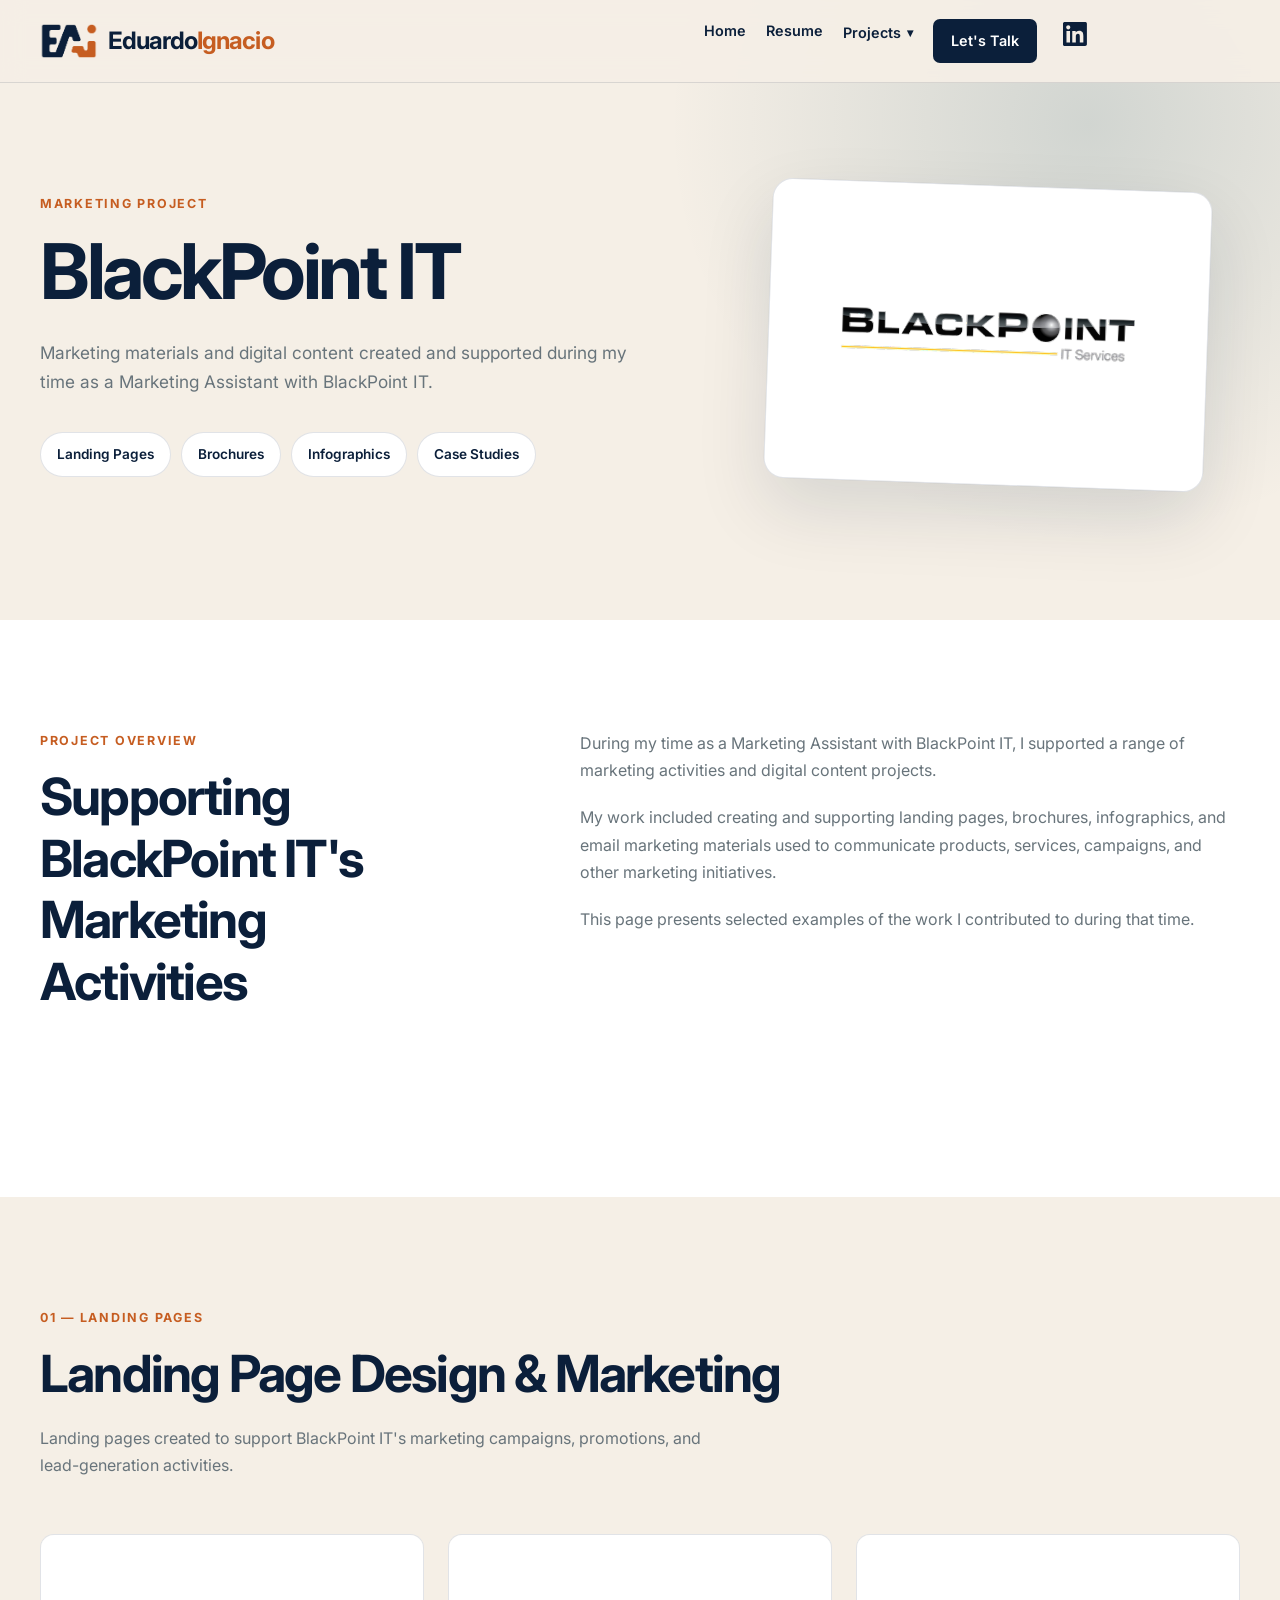
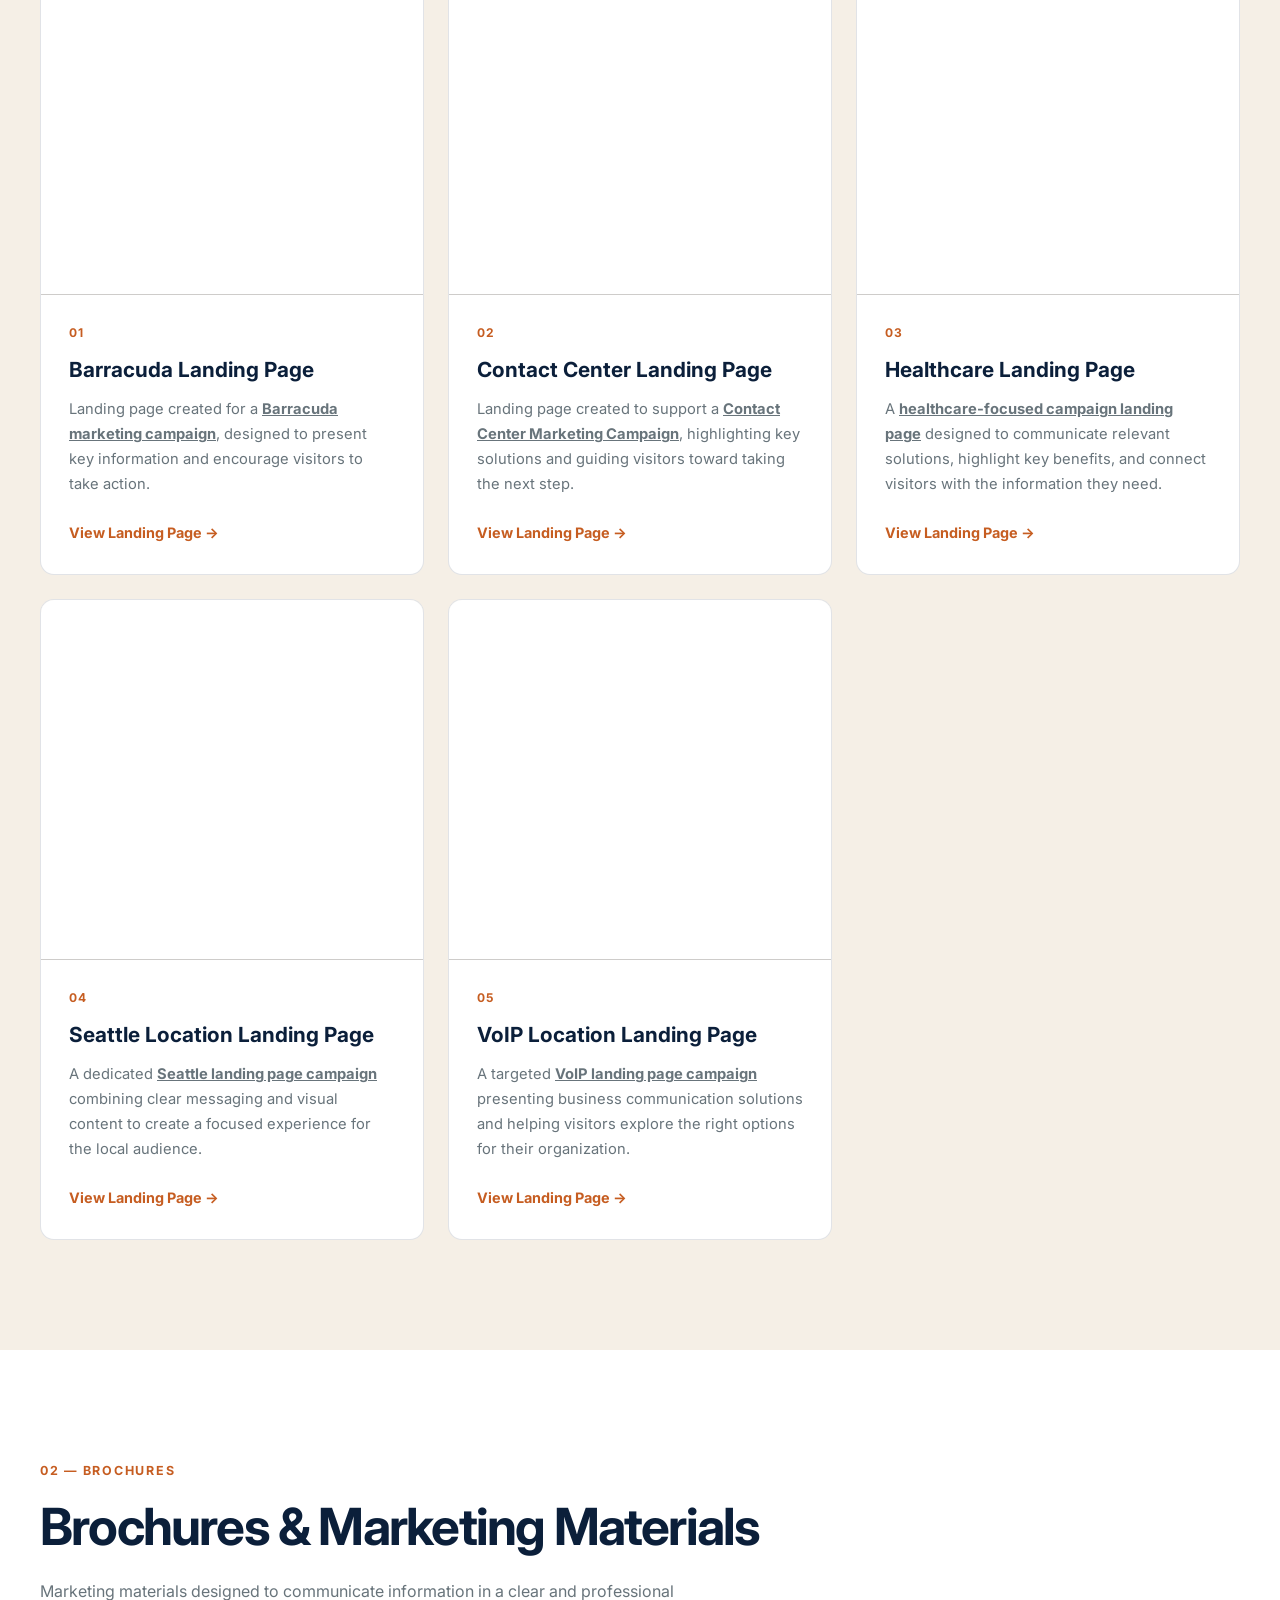
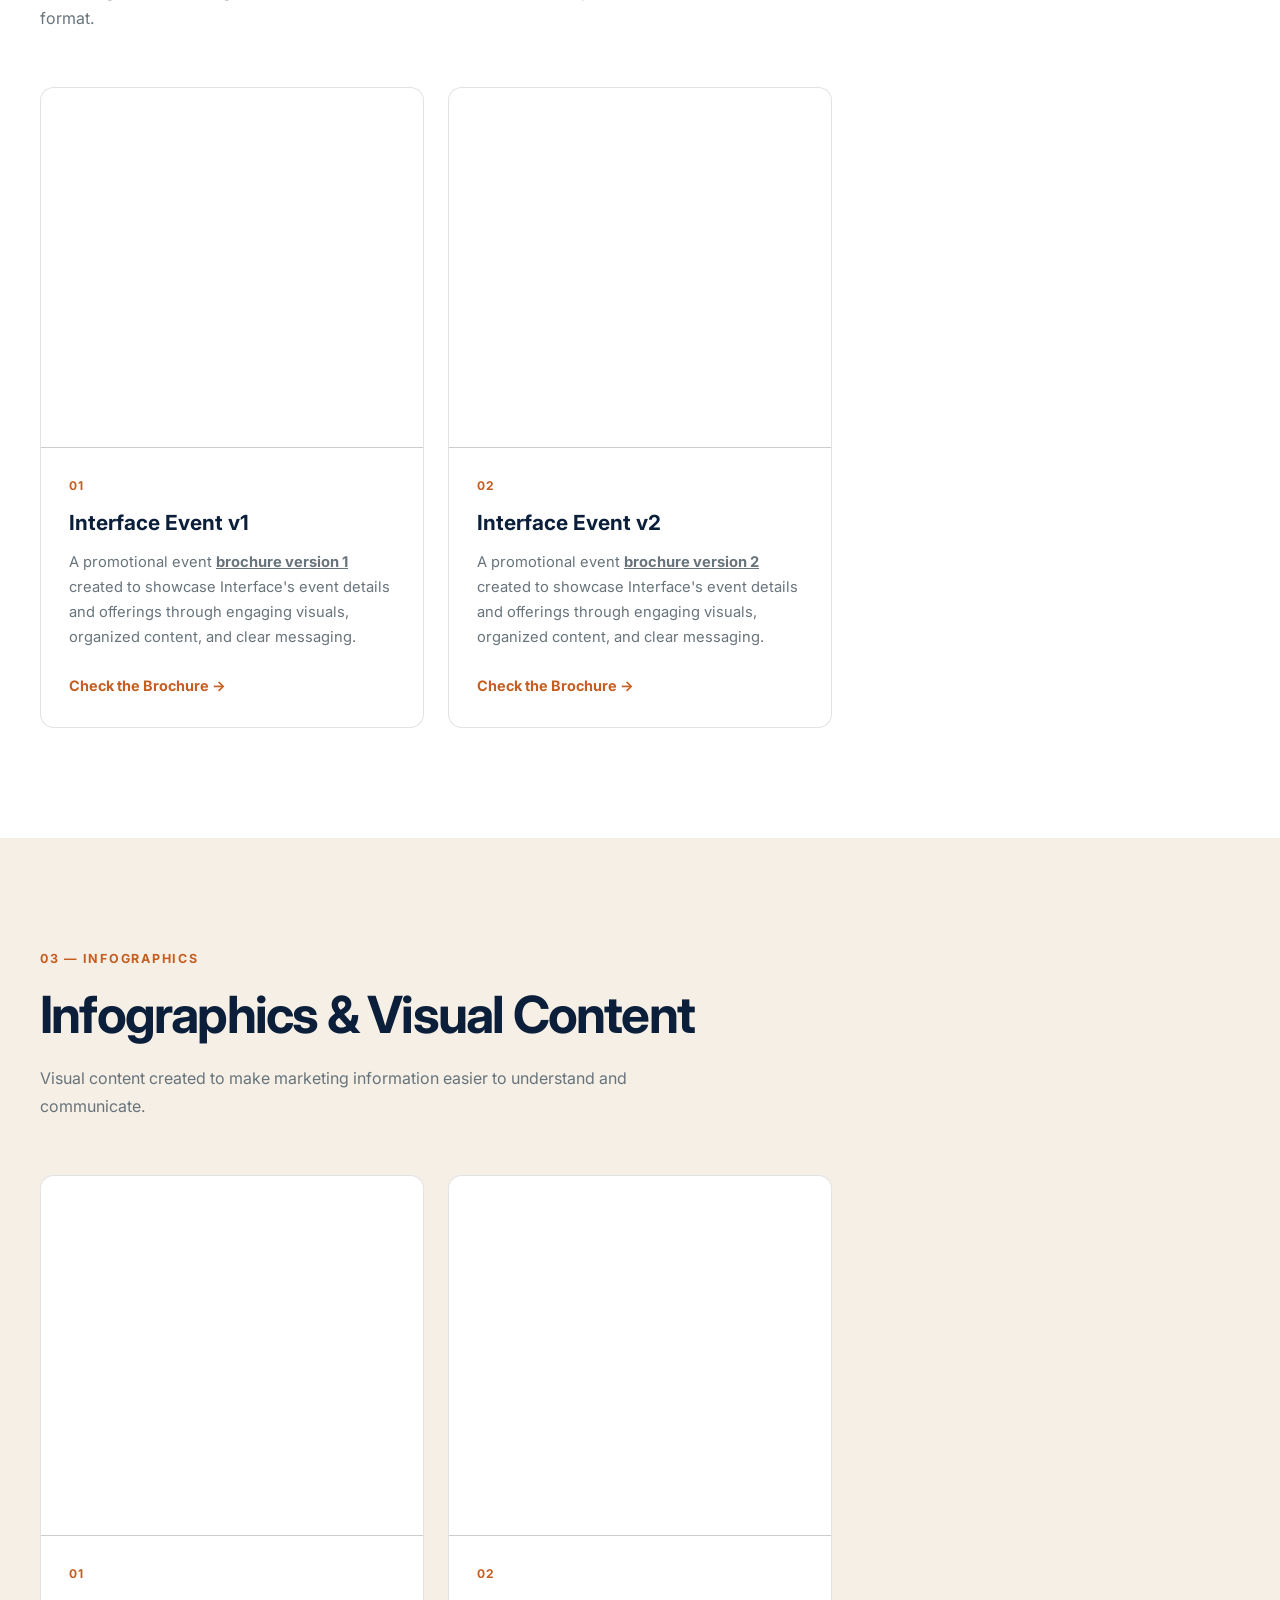
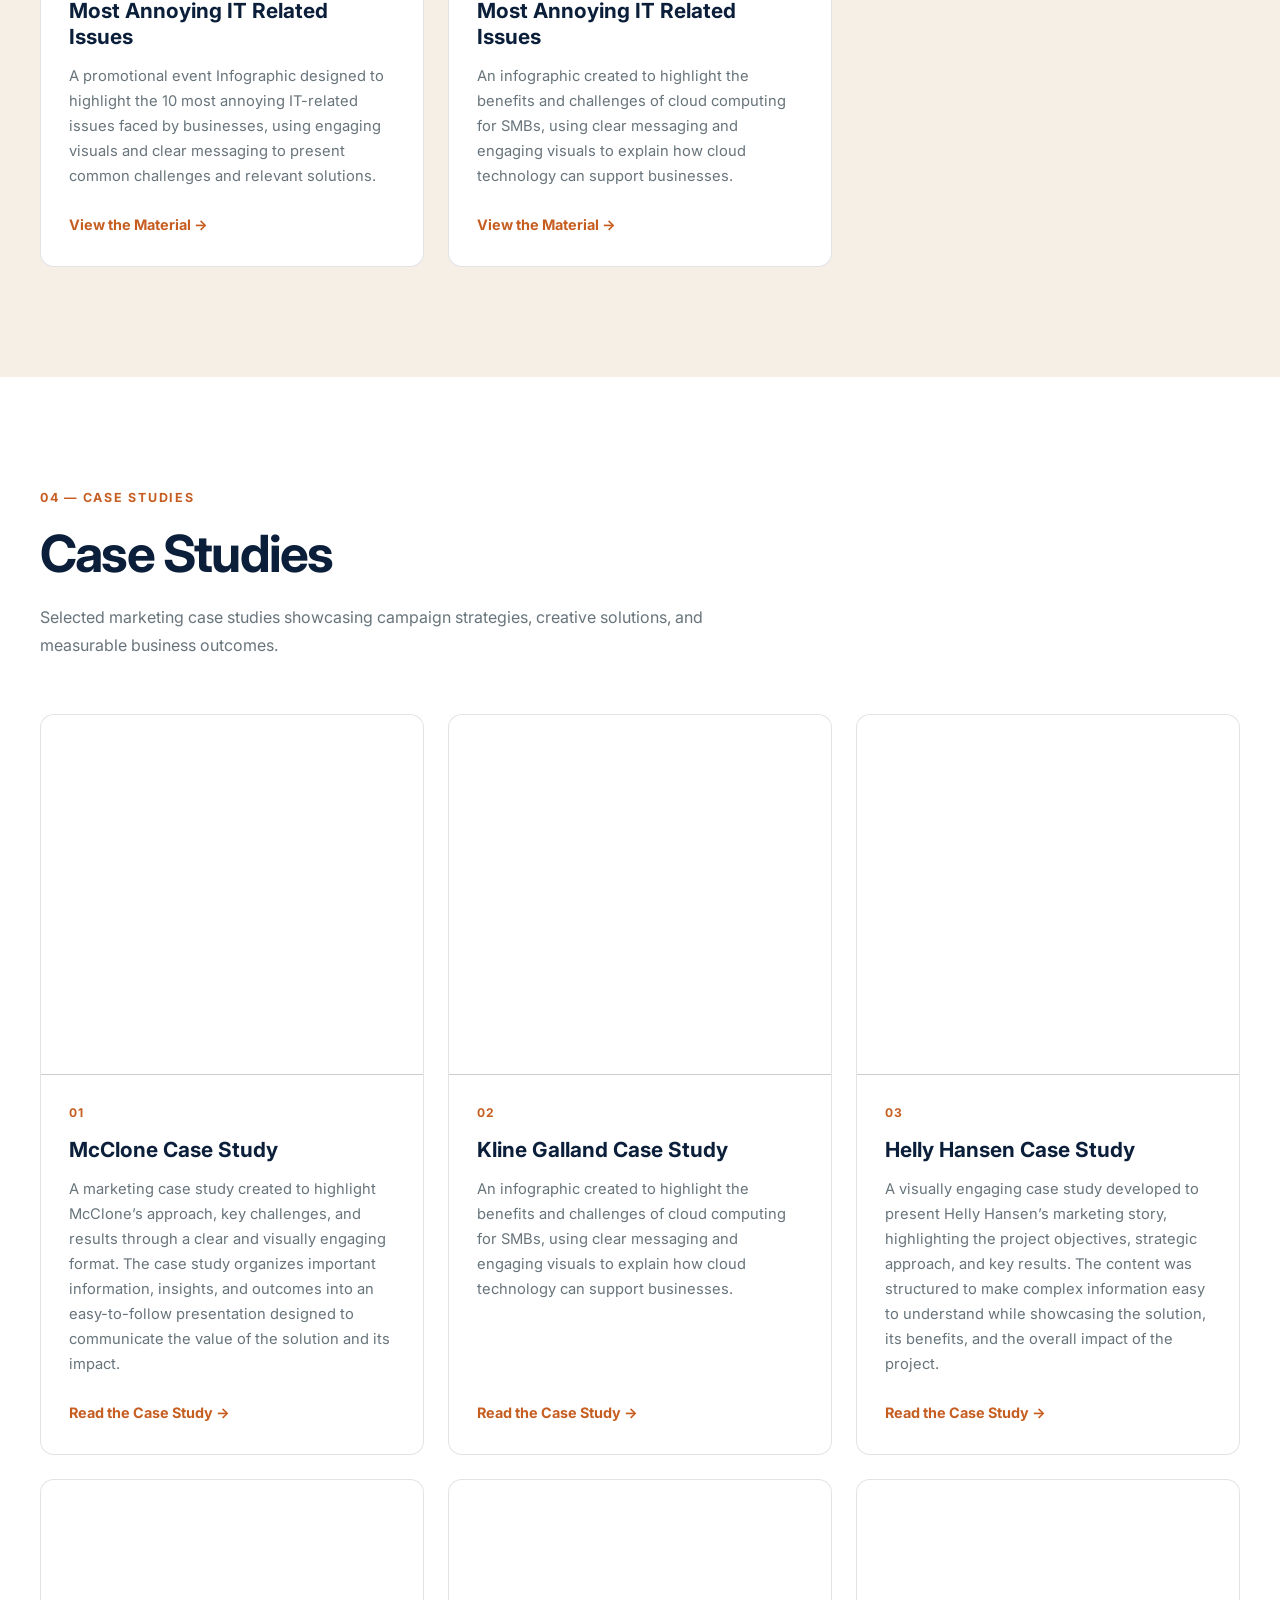
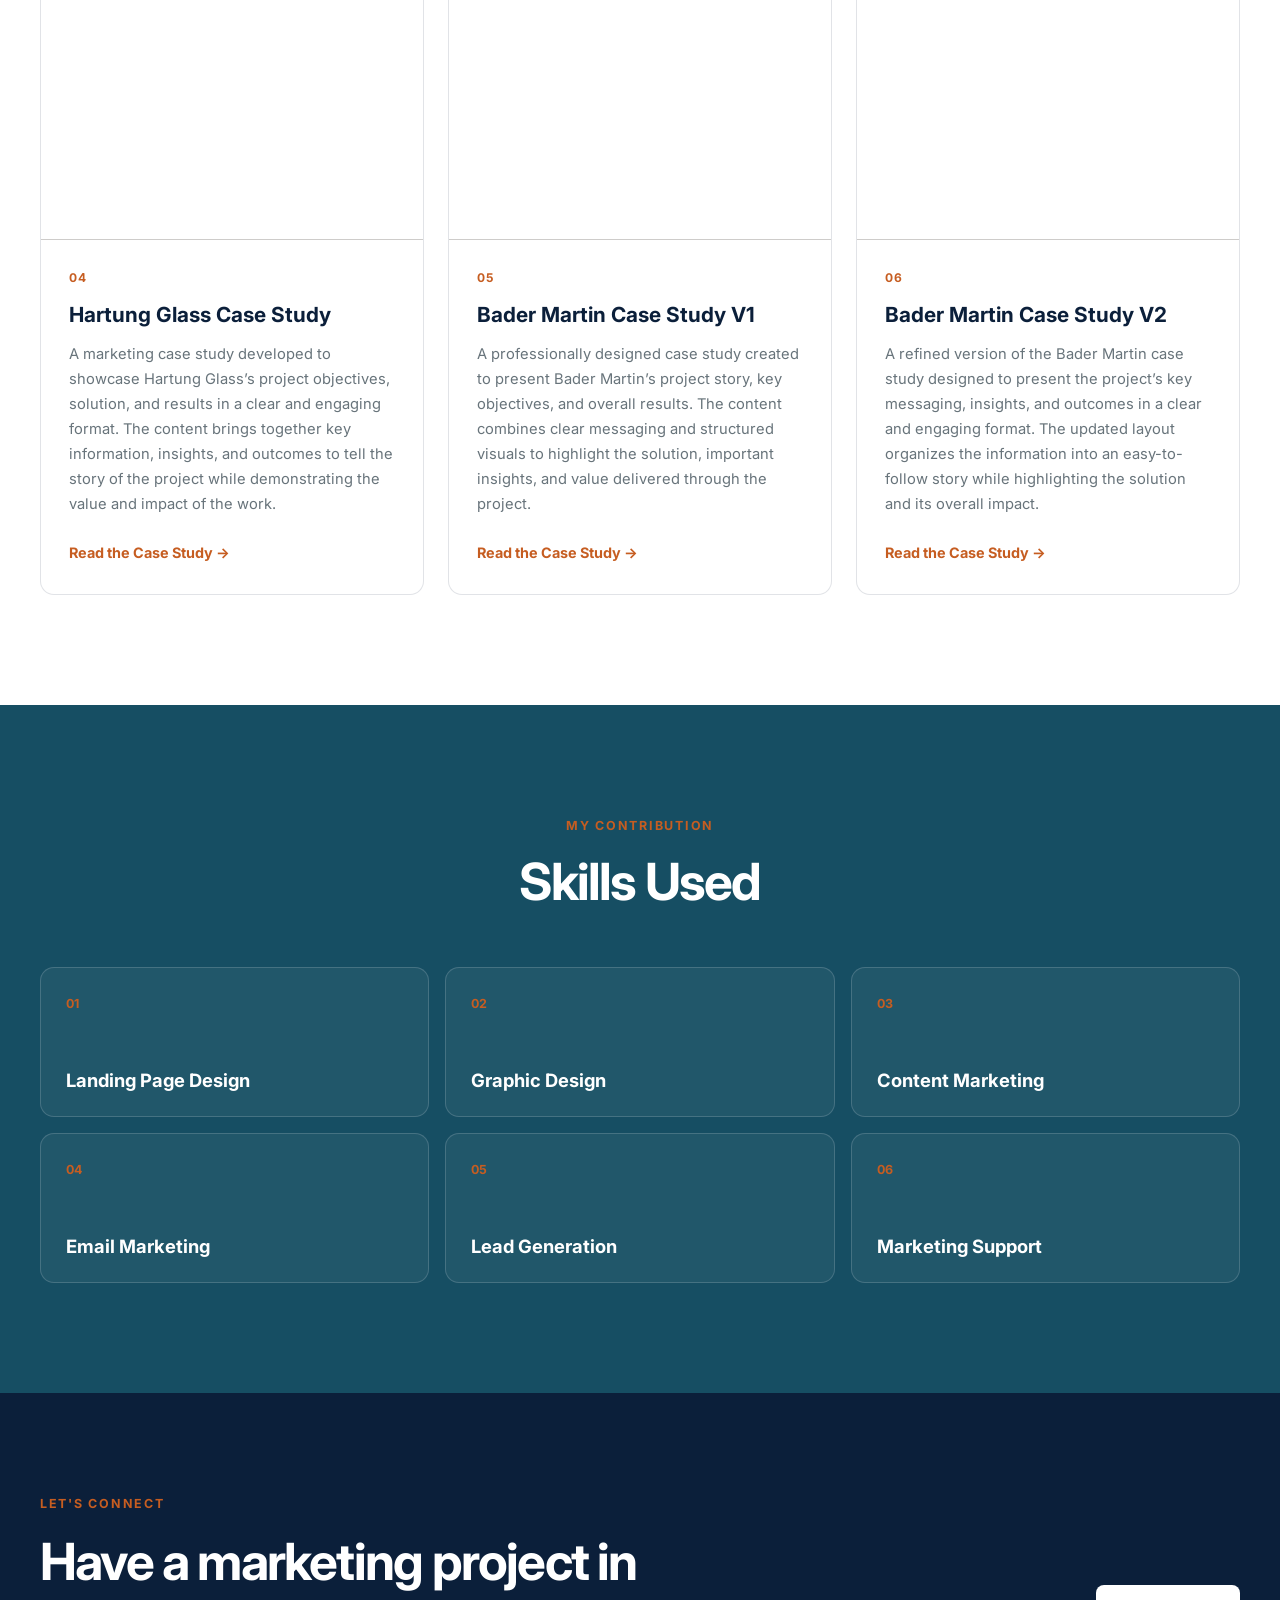
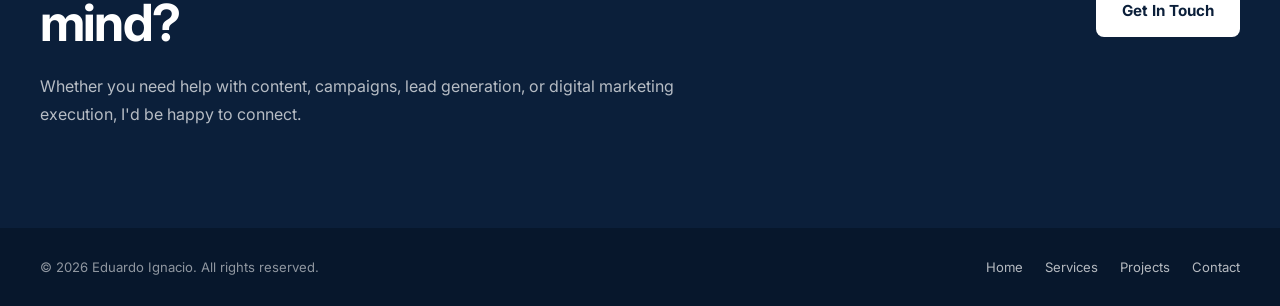
==== commit 2532645f: "Update blackpoint-it.html" ====
--- a/blackpoint-it.html
+++ b/blackpoint-it.html
@@ -765,7 +765,7 @@
         <div class="bp-section-heading bp-section-heading-wide">
 
           <p class="bp-section-label">
-            03 — CASE STUDIES
+            04 — CASE STUDIES
           </p>
 
           <h2>
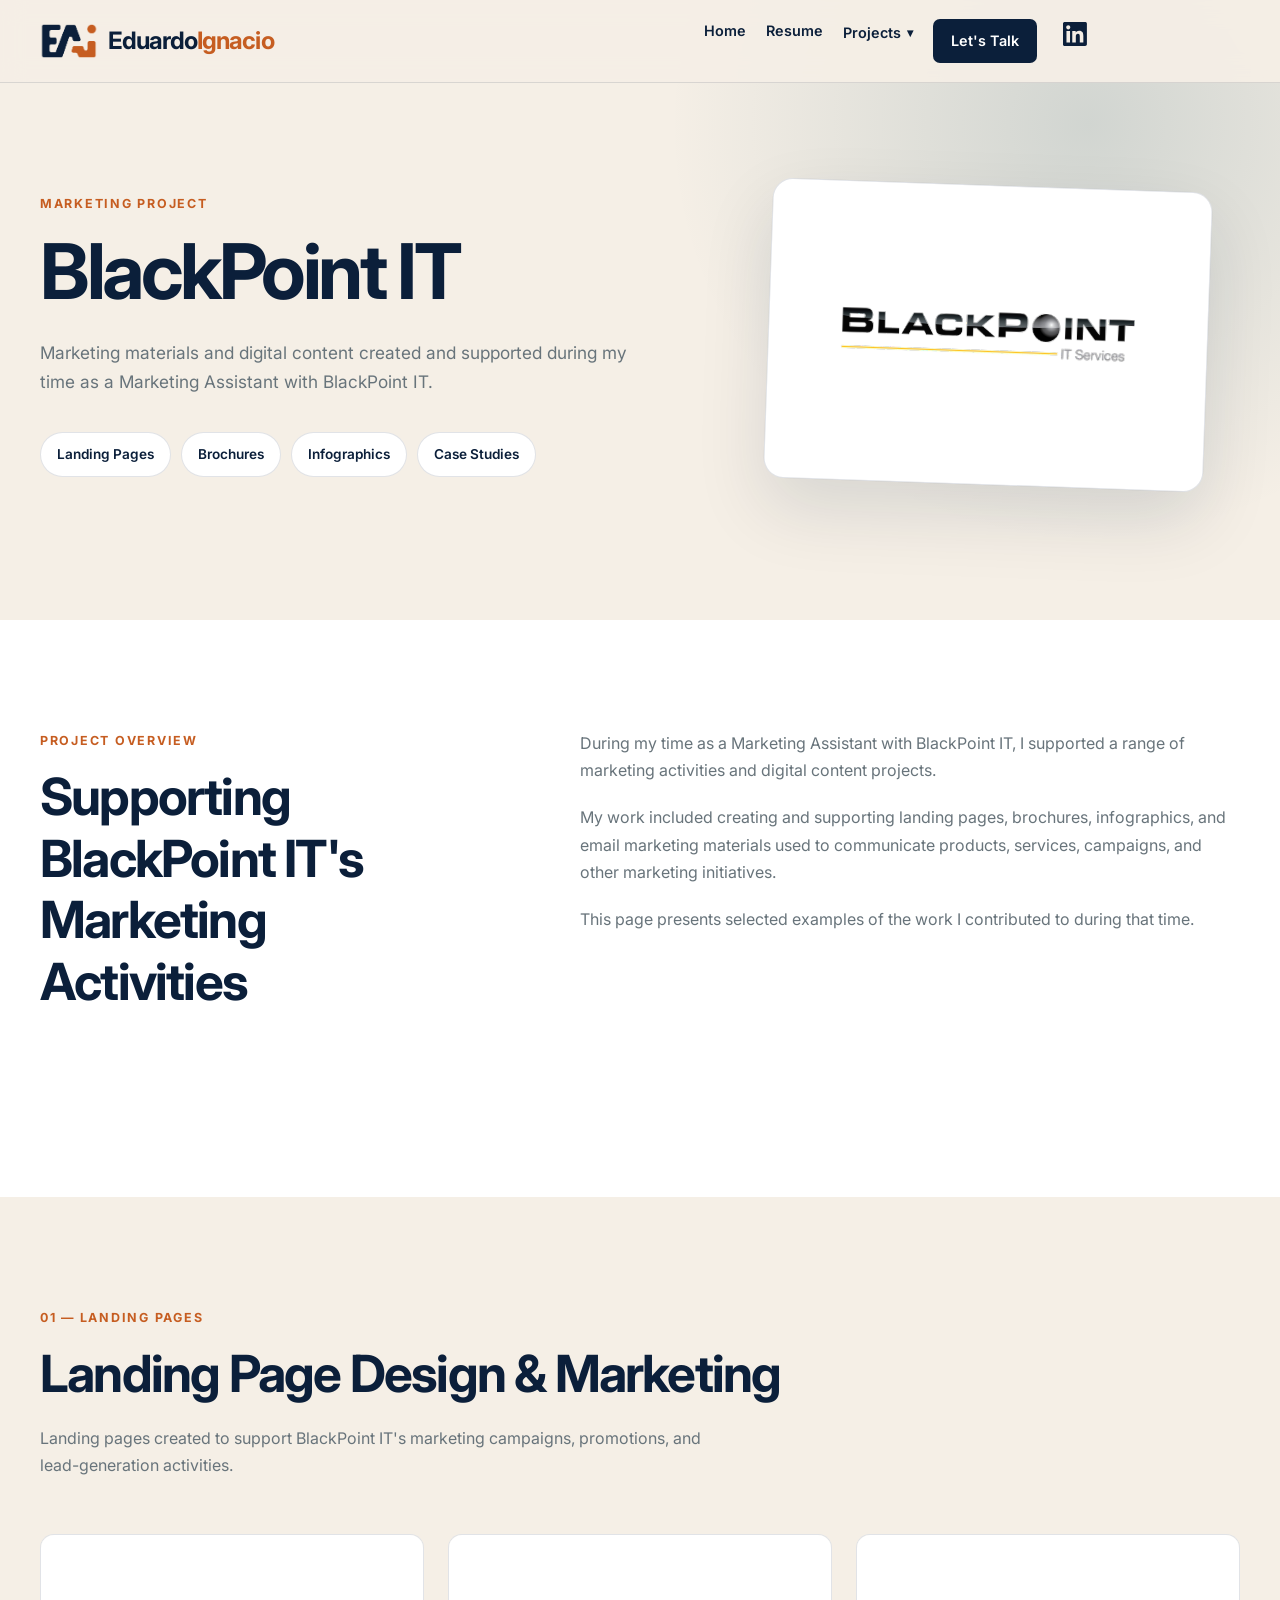
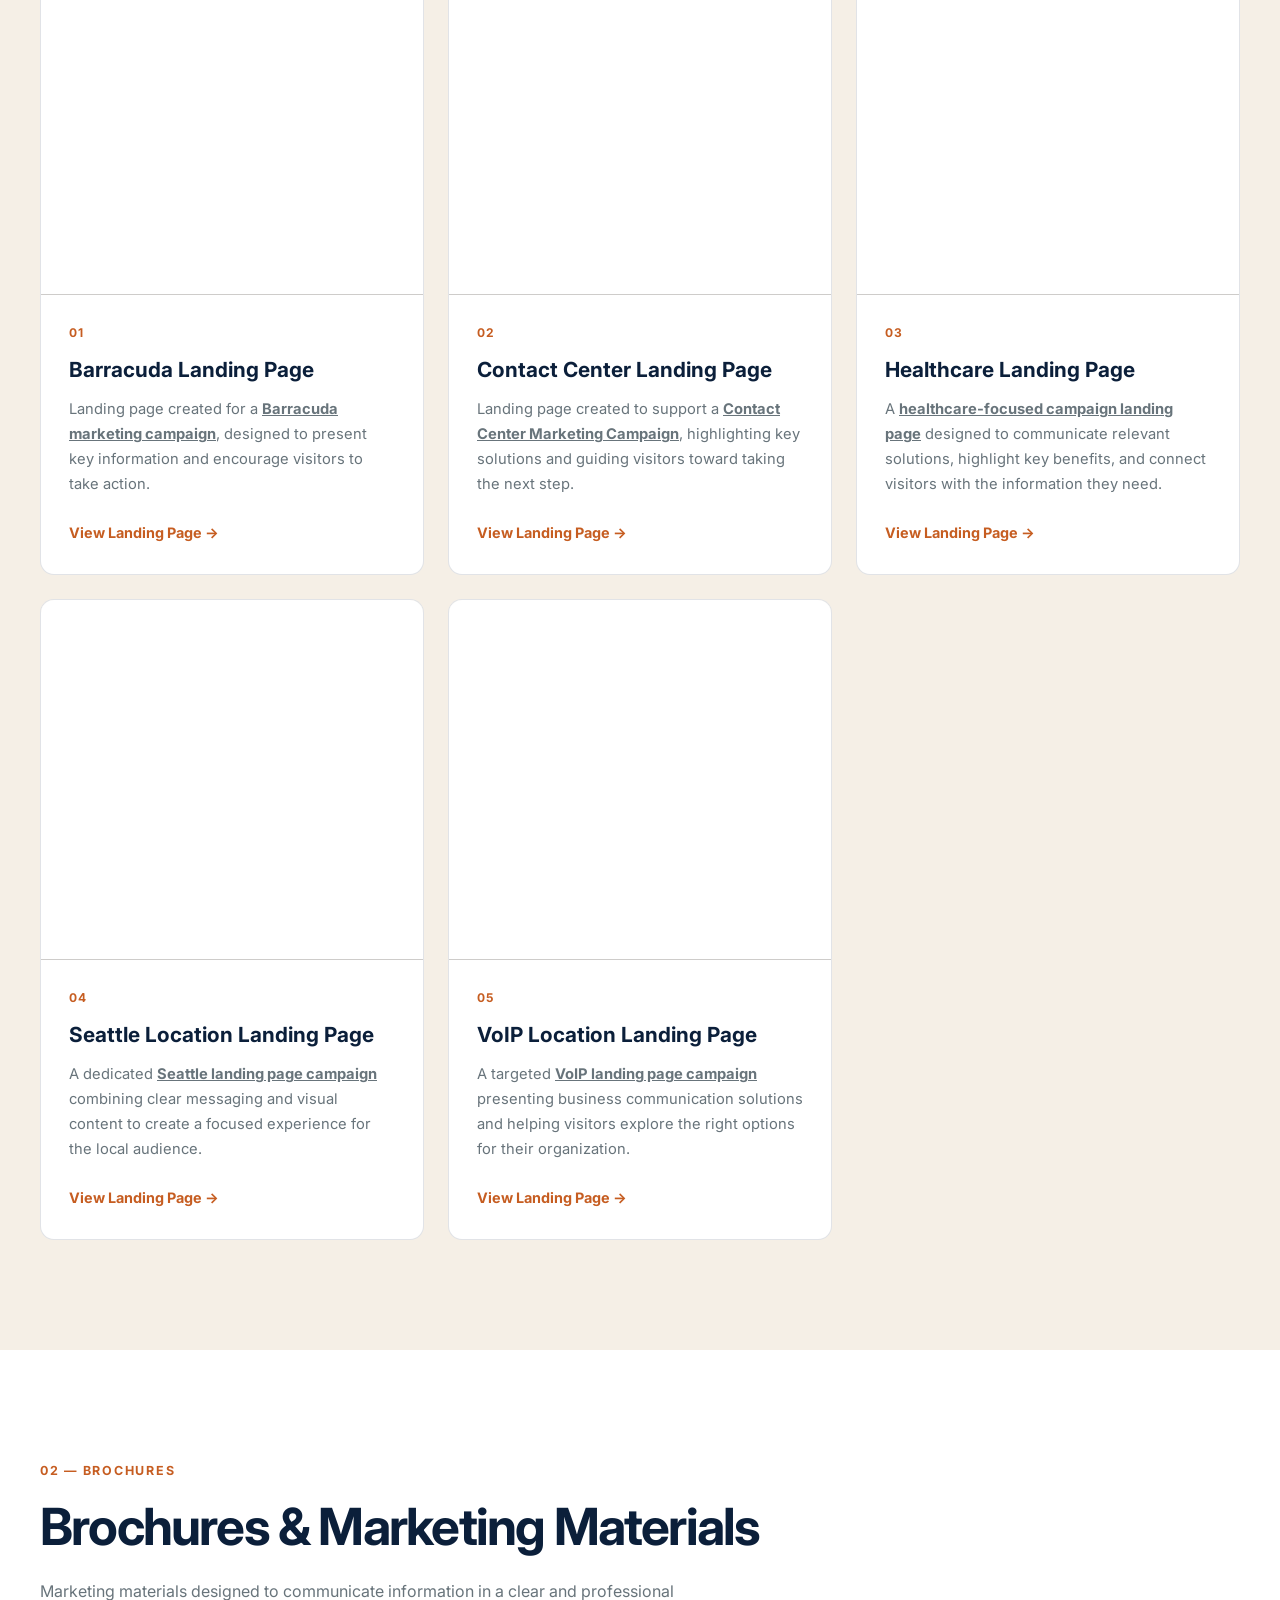
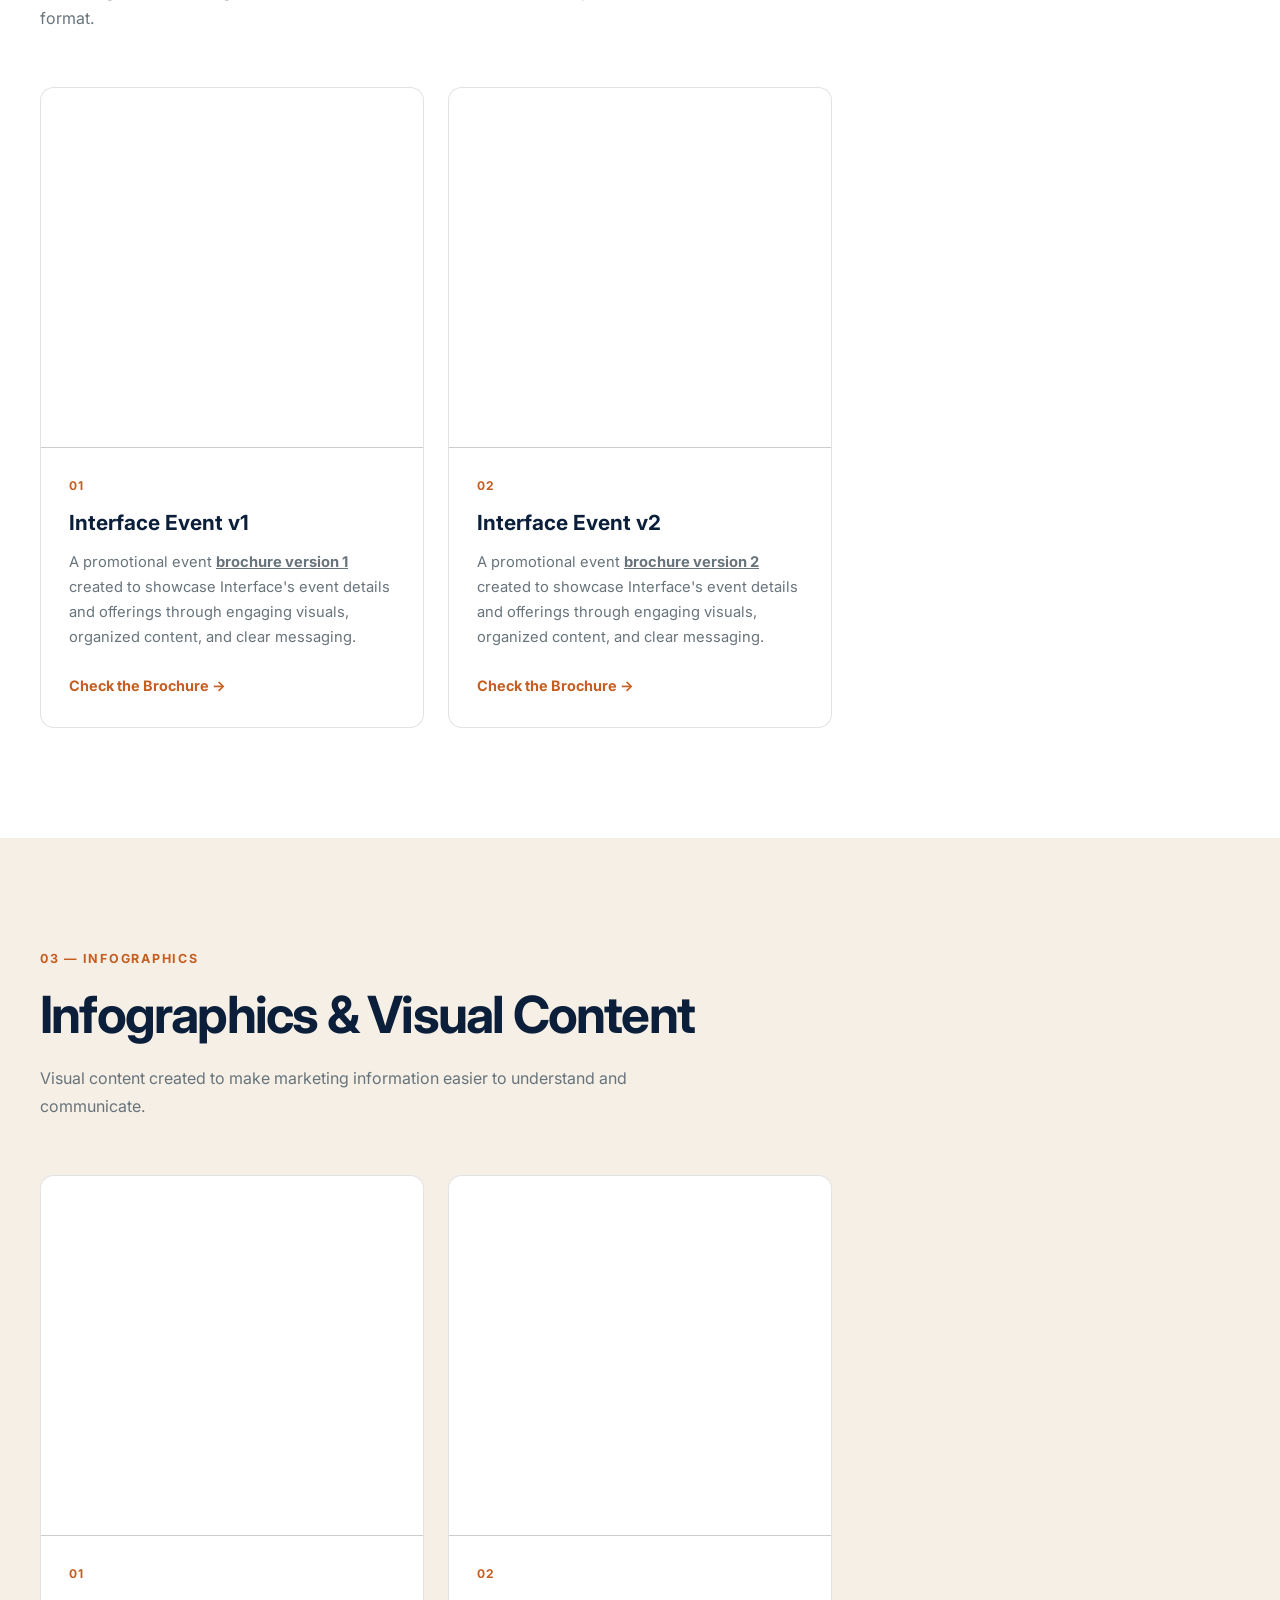
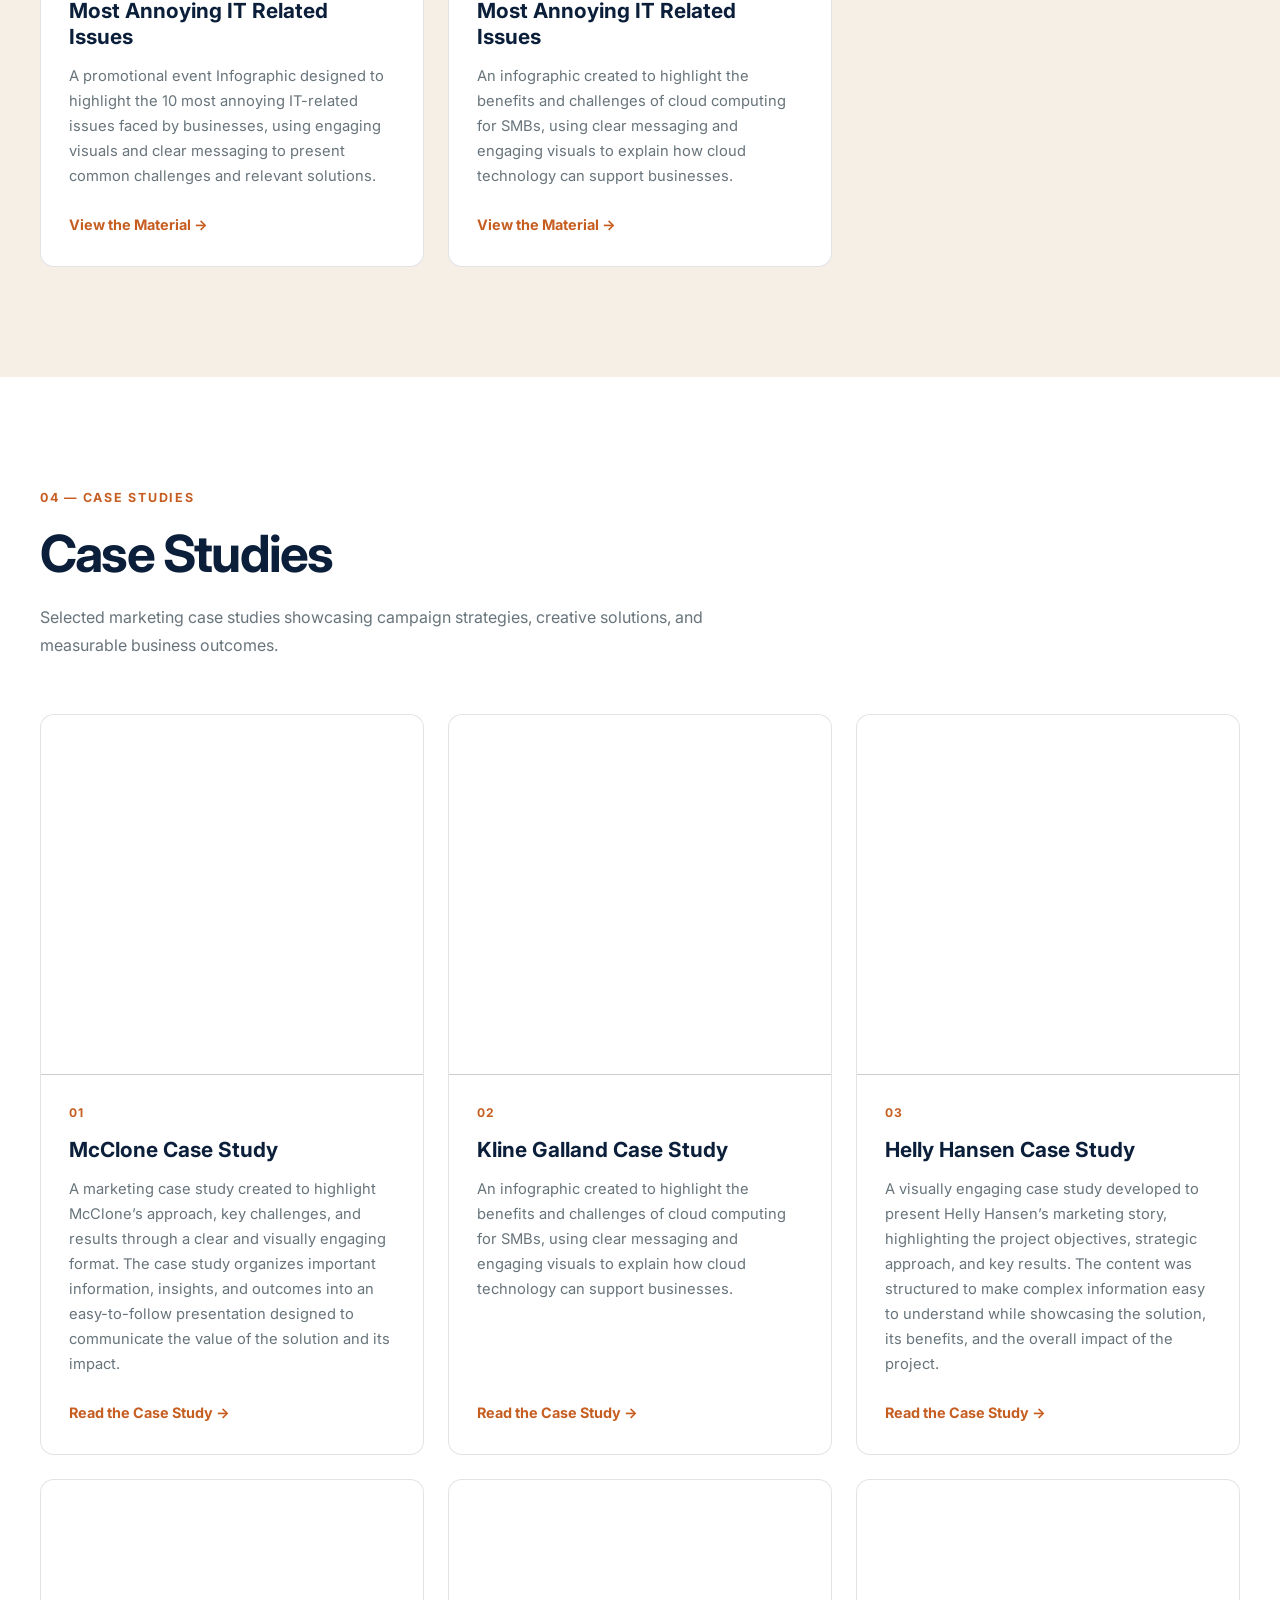
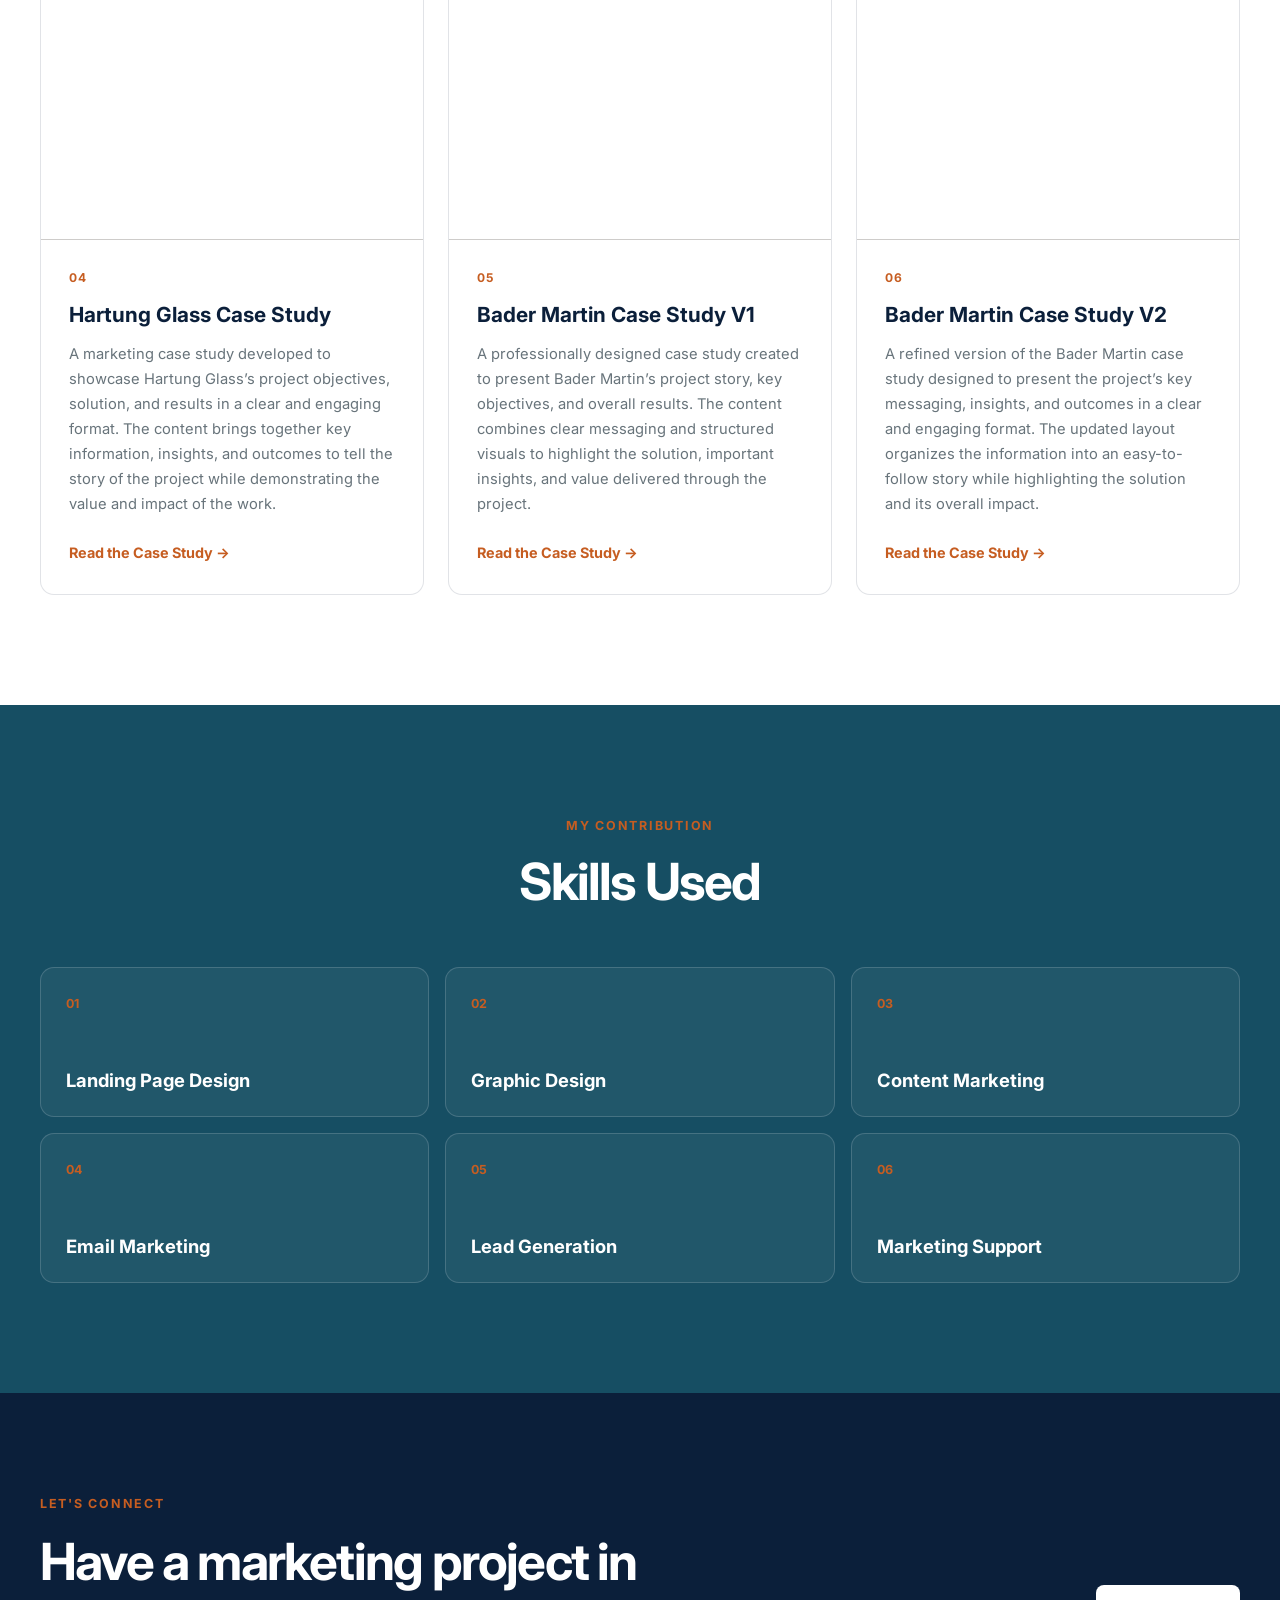
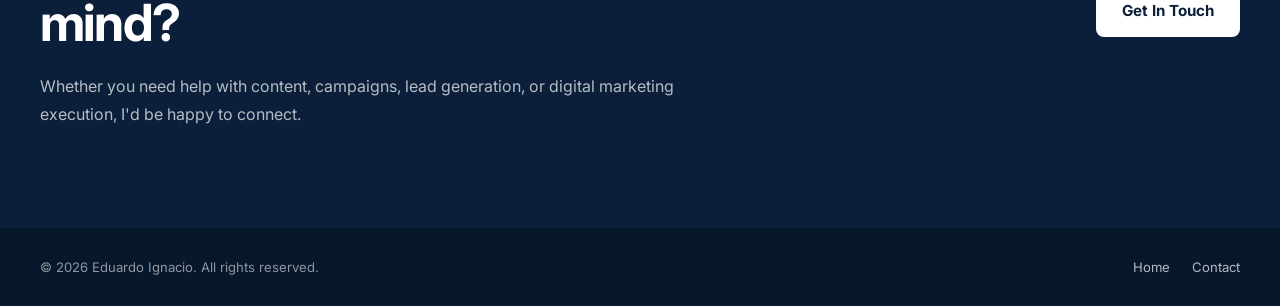
==== commit 4e09533a: "Update blackpoint-it.html" ====
--- a/blackpoint-it.html
+++ b/blackpoint-it.html
@@ -1183,8 +1183,6 @@
       <div class="footer-links">
 
         <a href="#home">Home</a>
-        <a href="#services">Services</a>
-        <a href="#projects">Projects</a>
         <a href="mailto:eaignacio03@gmail.com?subject=I%20would%20like%20to%20know%20more%20about%20your%20services&body=Hi%20Eduardo%2C%0A%0AI%20am%20interested%20in%20your%20services.%20Can%20you%20please%20get%20back%20to%20me,%20and%20let%27s%20talk%20about%20it.%0A%0AThank%20you%21" target="_blank" rel="noopener noreferrer">Contact</a>
 
       </div>
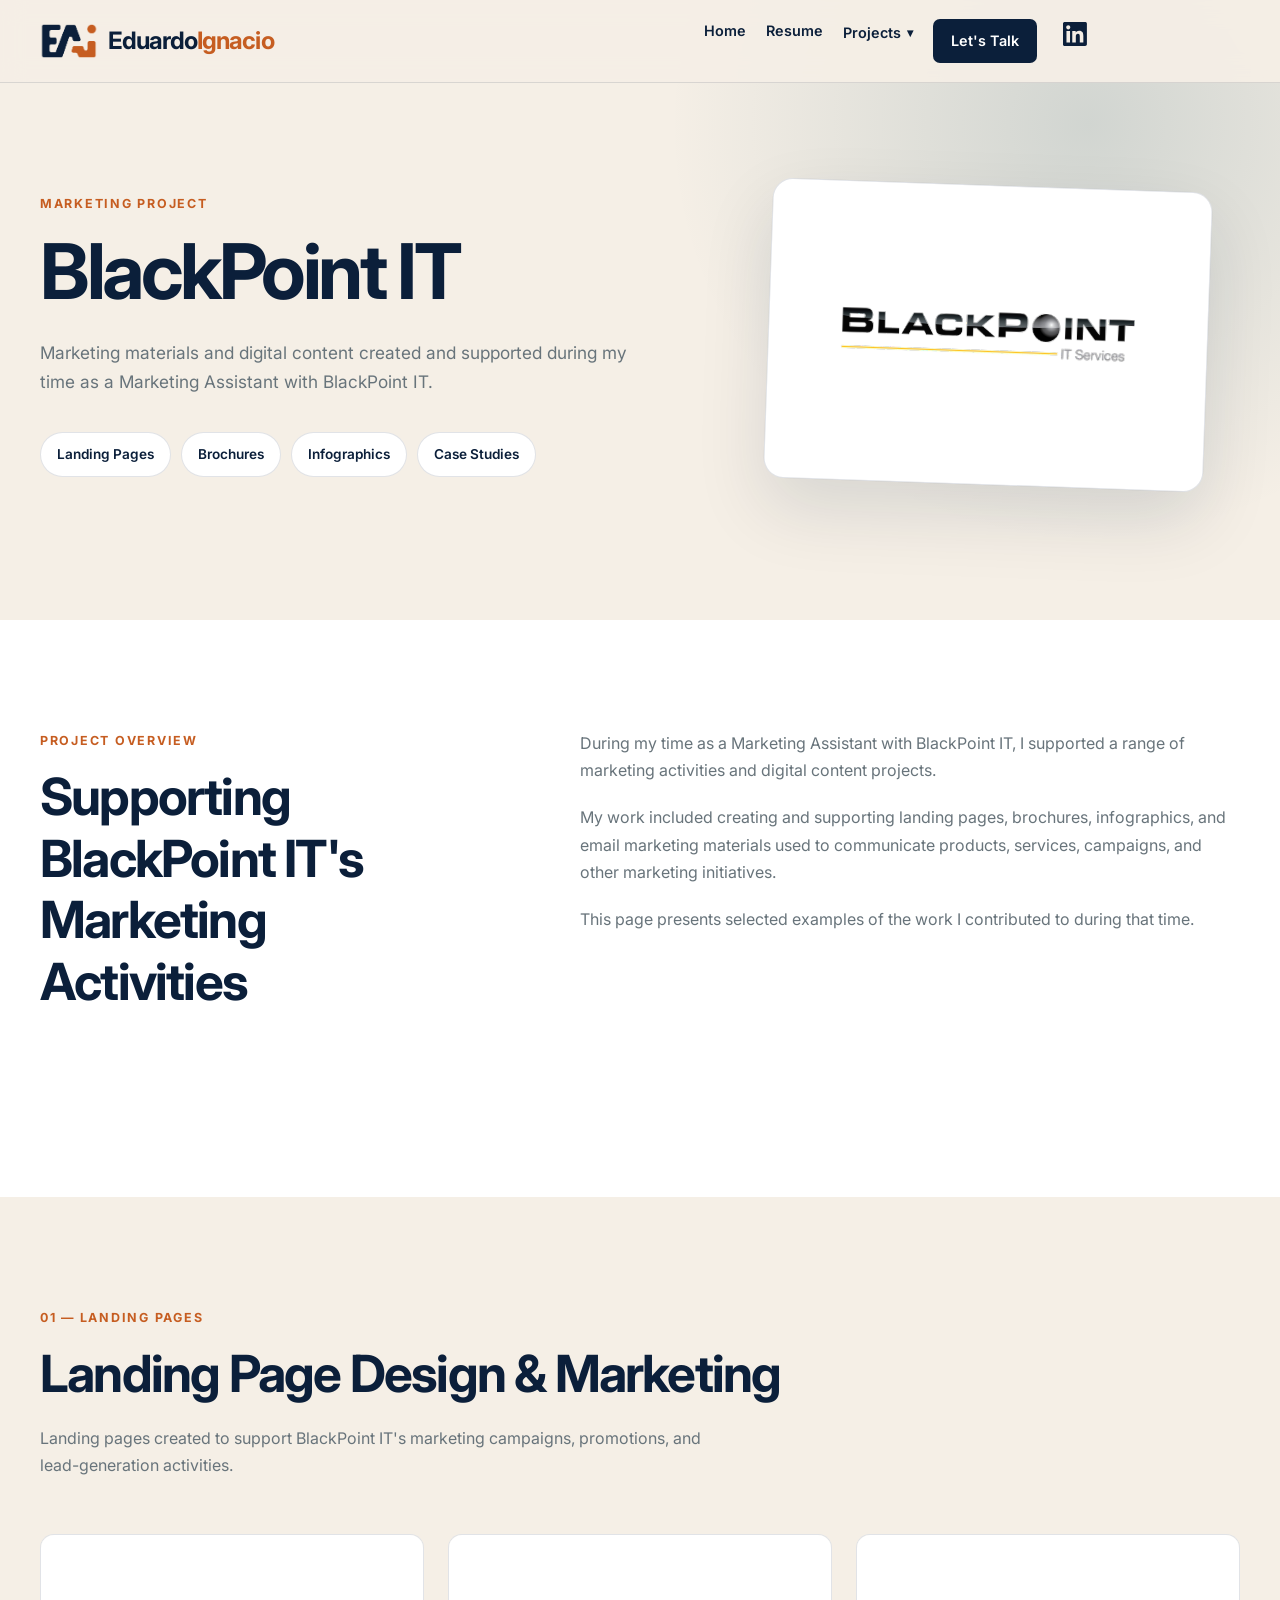
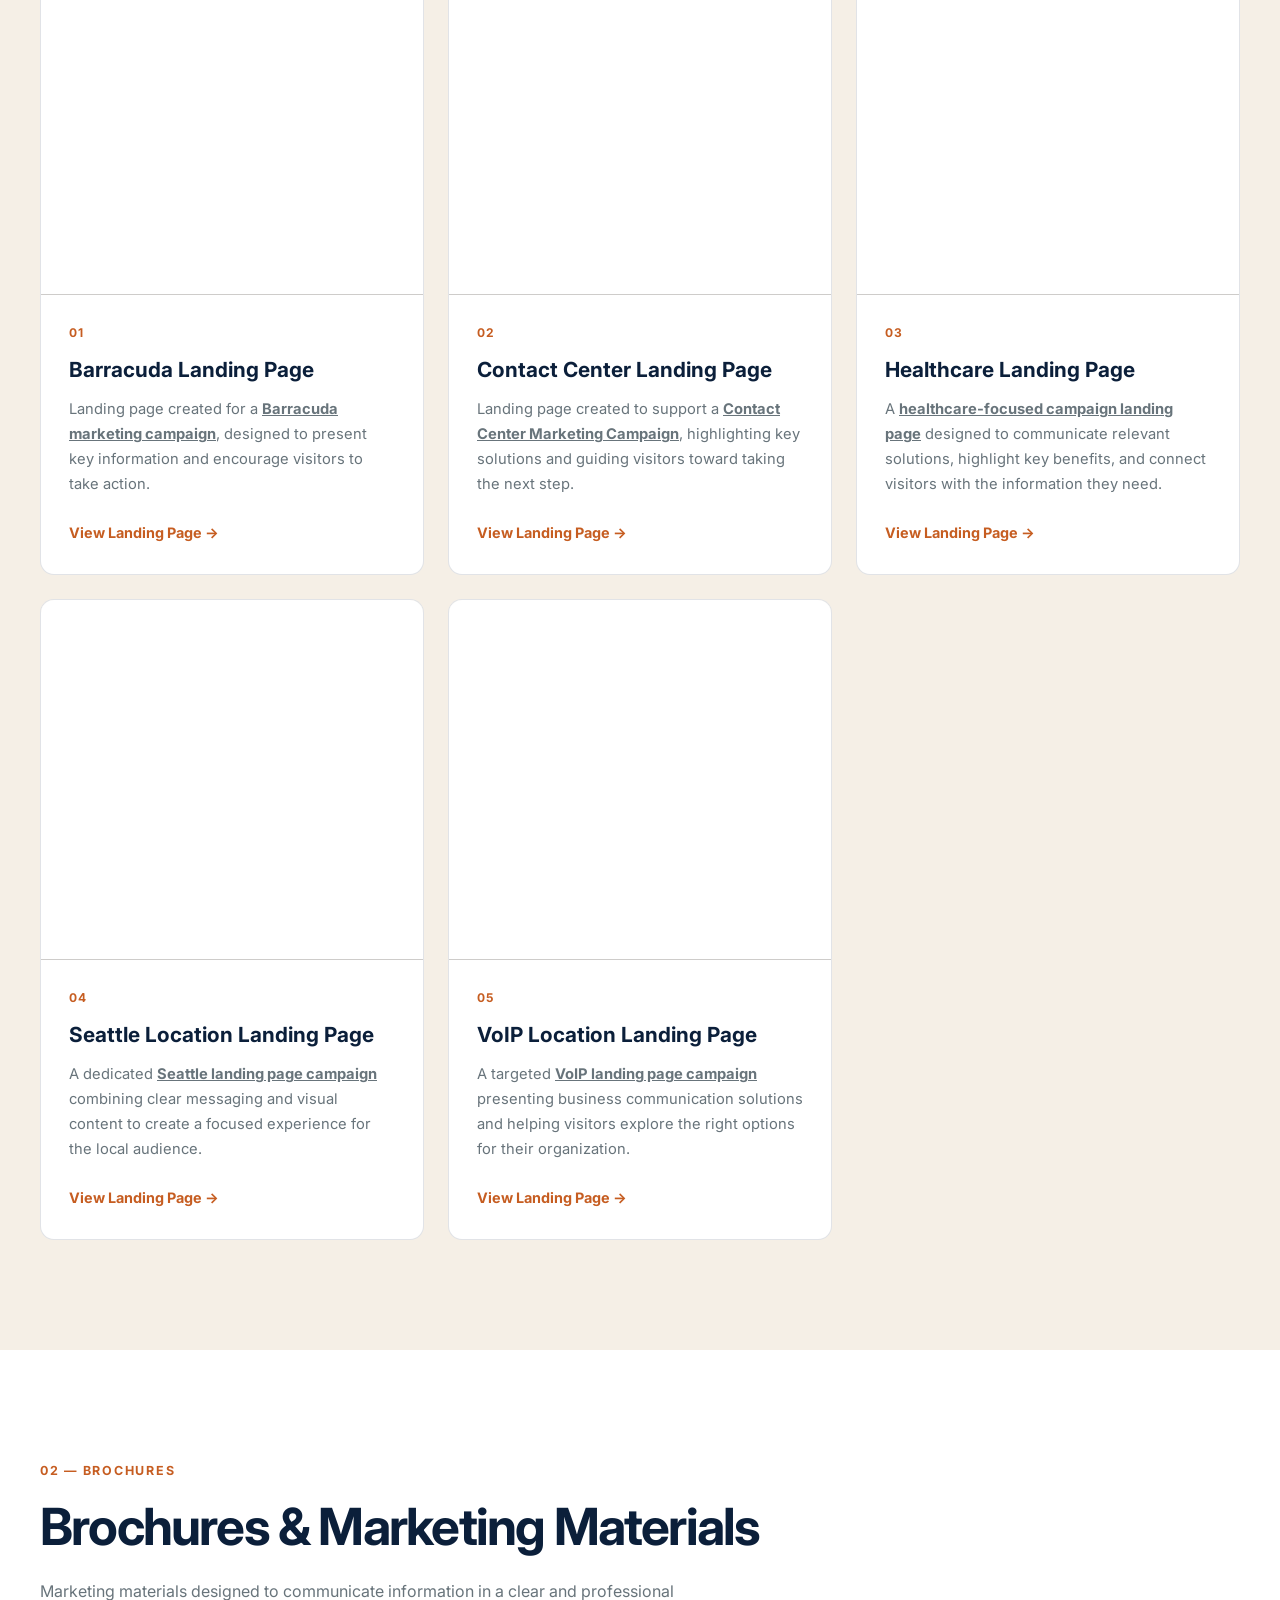
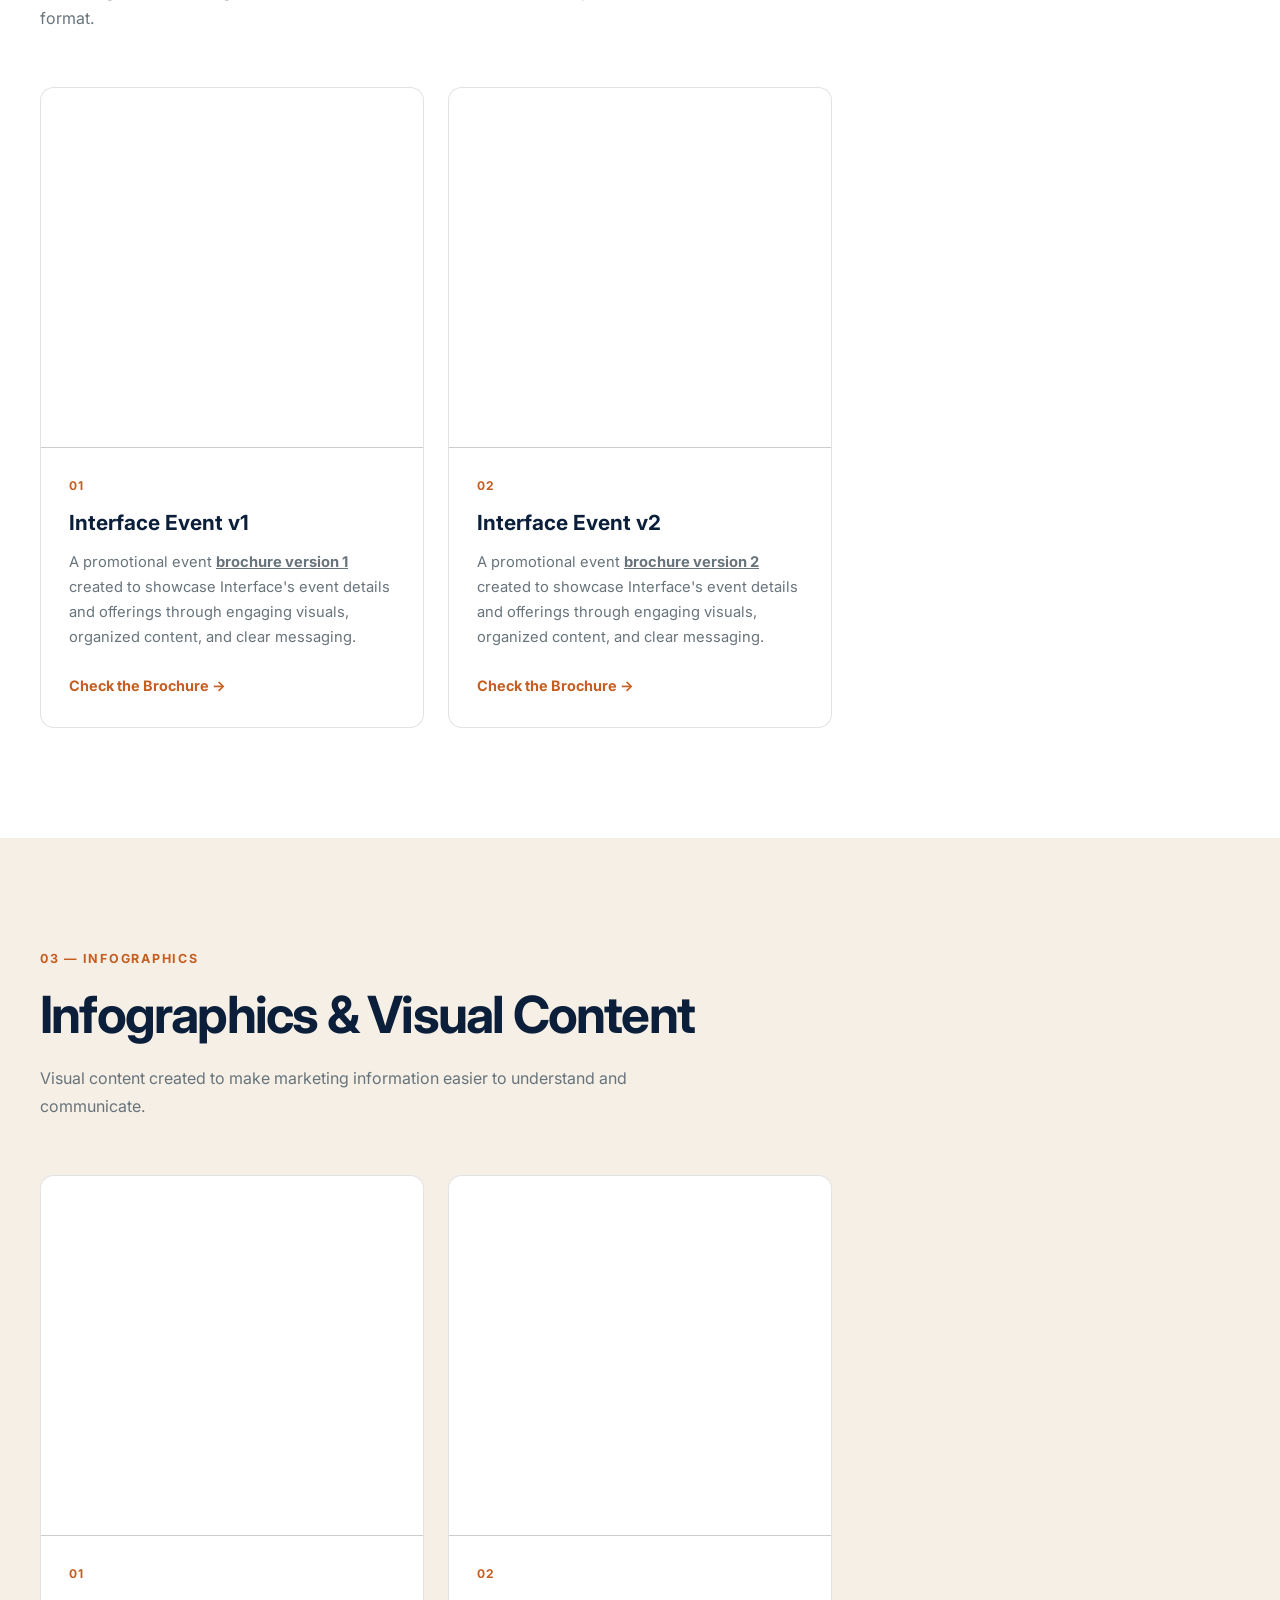
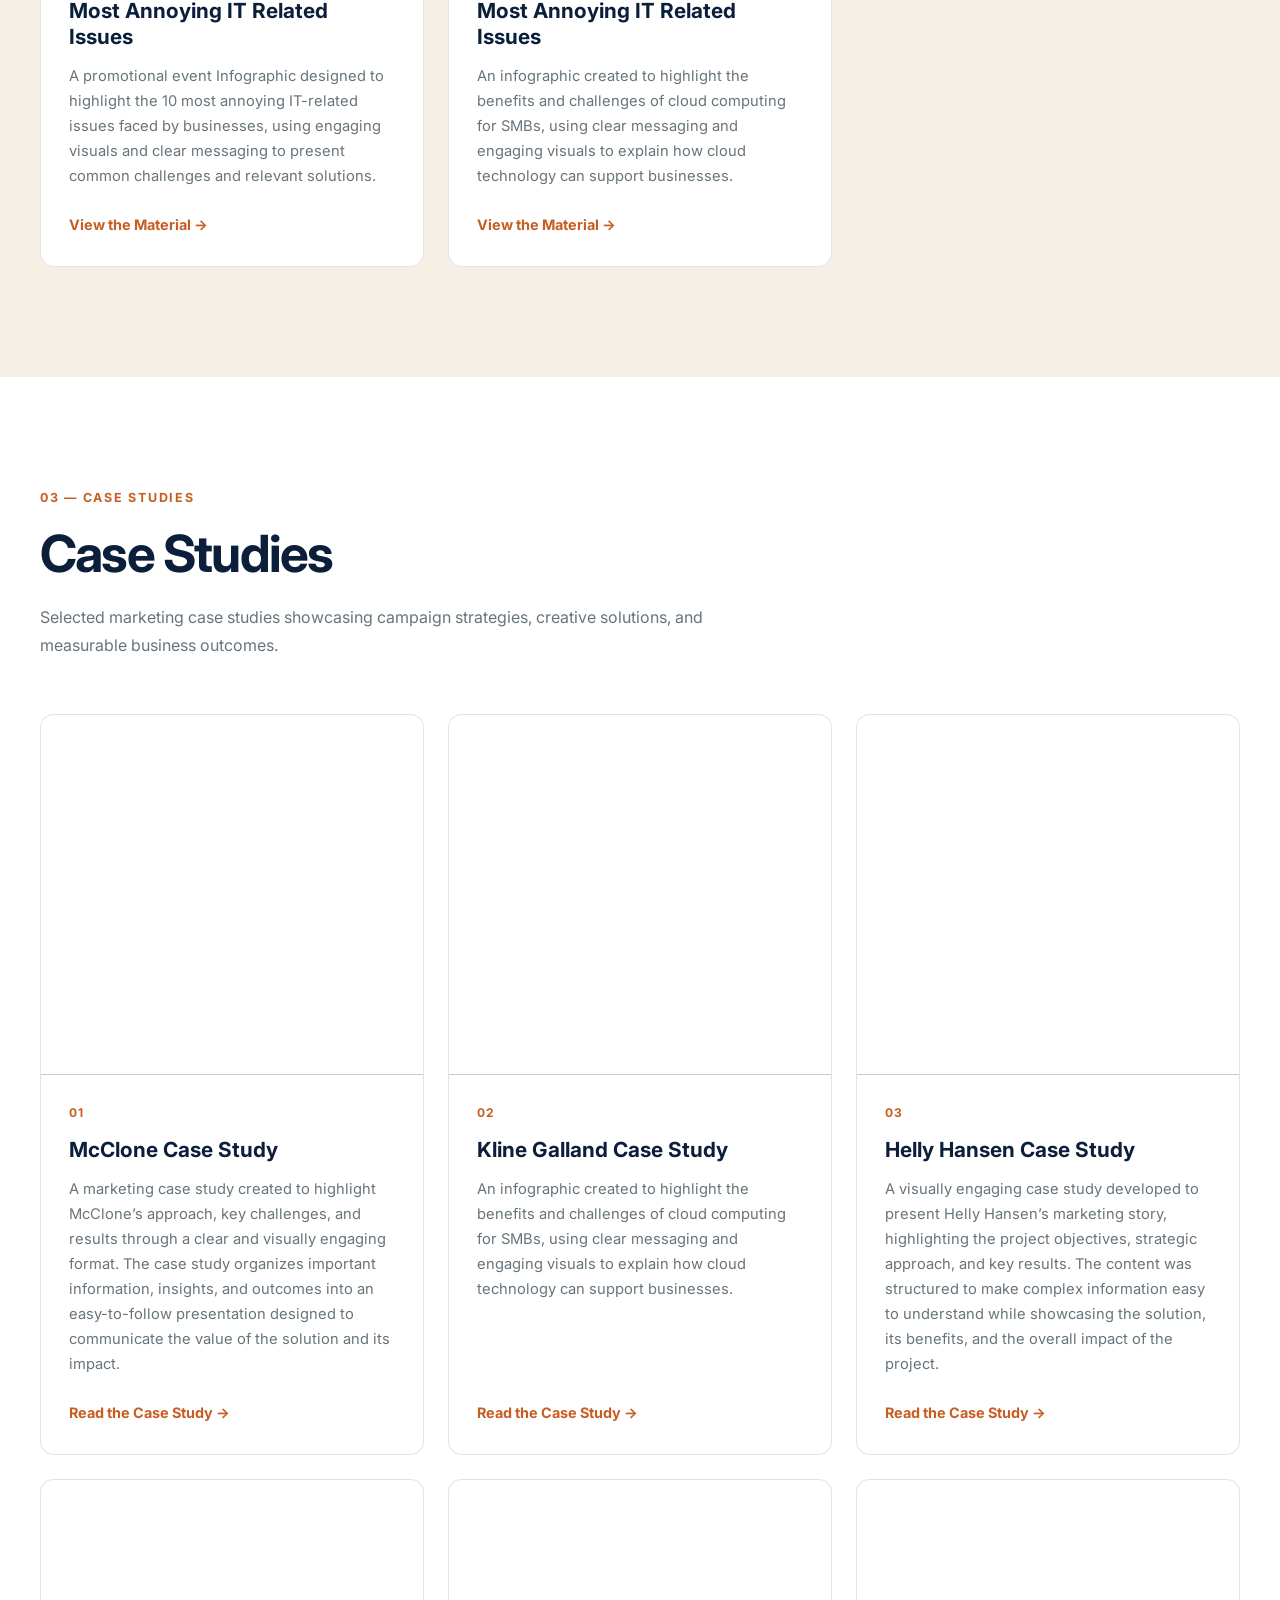
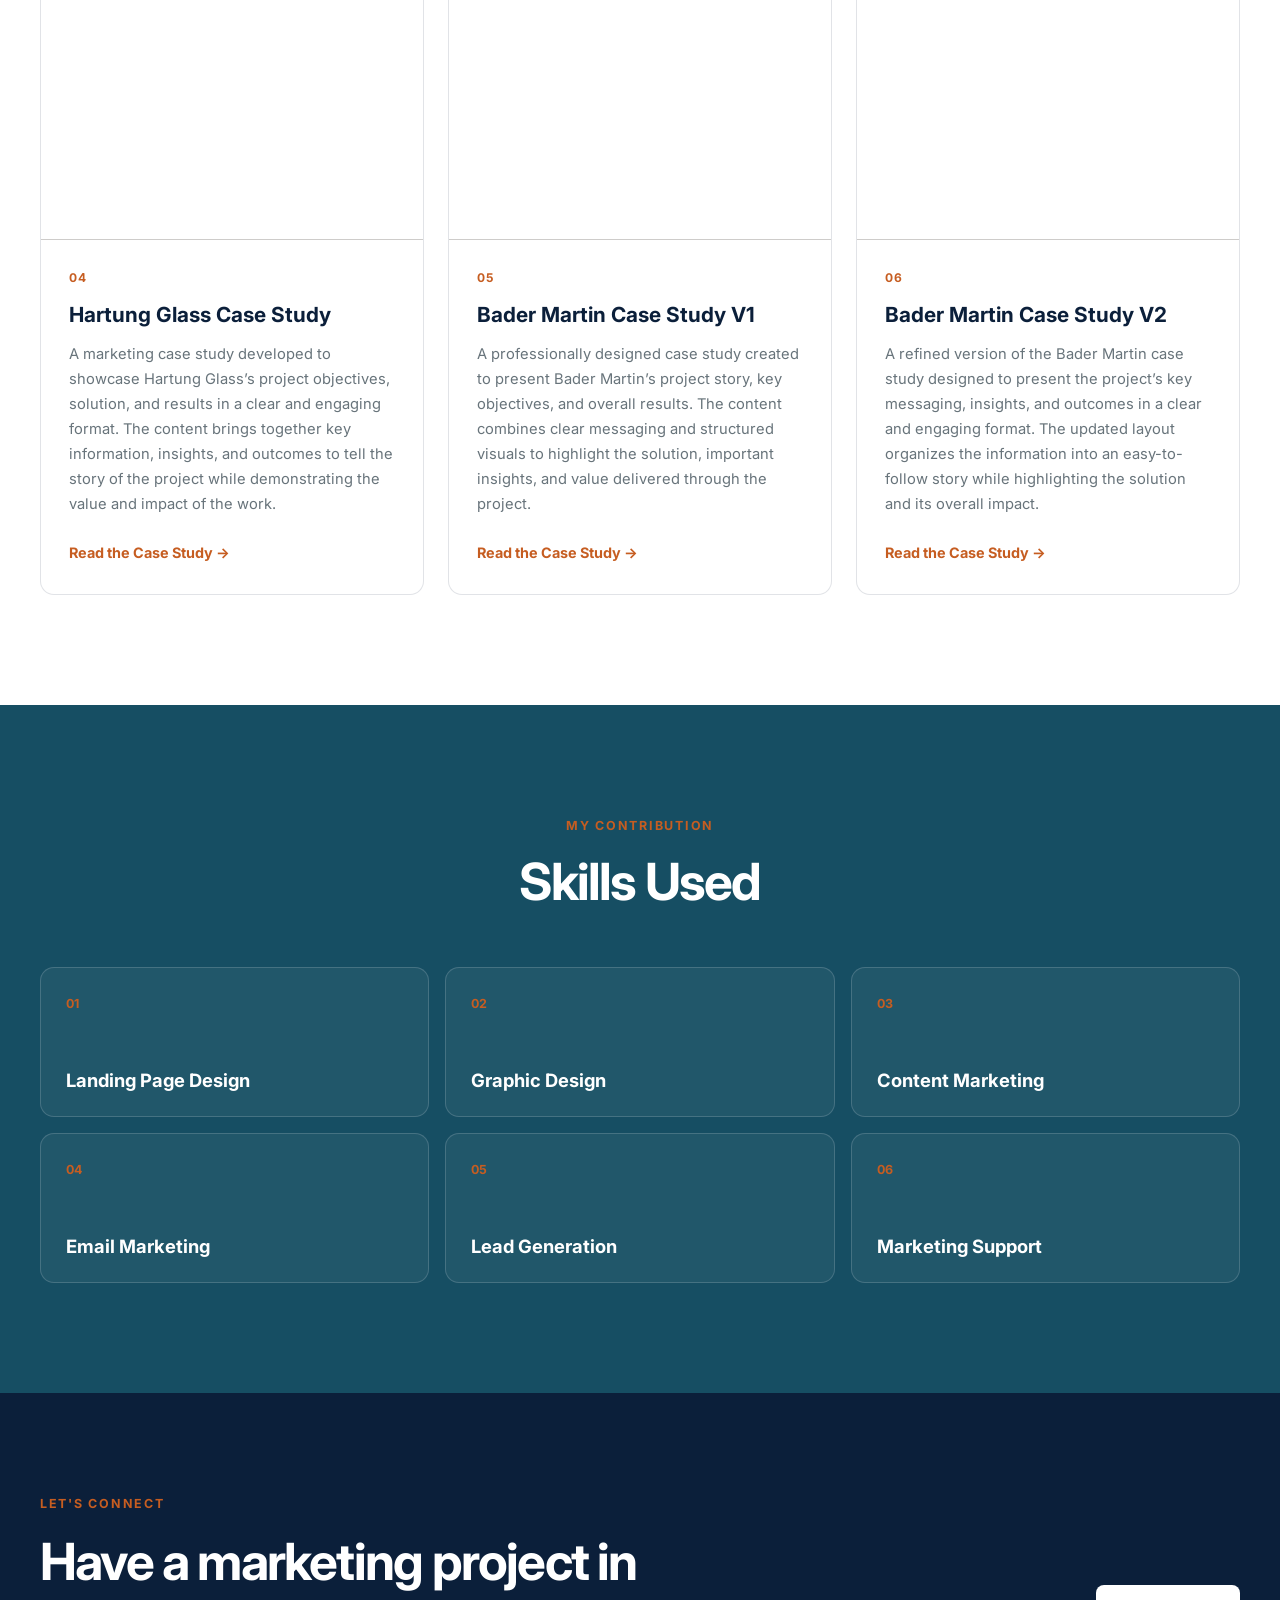
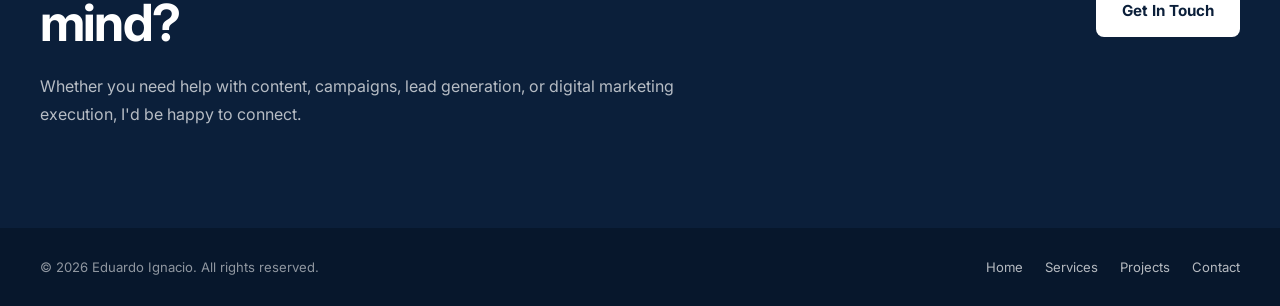
==== commit 0e08bbe1: "Update blackpoint-it.html" ====
--- a/blackpoint-it.html
+++ b/blackpoint-it.html
@@ -765,7 +765,7 @@
         <div class="bp-section-heading bp-section-heading-wide">
 
           <p class="bp-section-label">
-            04 — CASE STUDIES
+            03 — CASE STUDIES
           </p>
 
           <h2>
@@ -1183,6 +1183,8 @@
       <div class="footer-links">
 
         <a href="#home">Home</a>
+        <a href="#services">Services</a>
+        <a href="#projects">Projects</a>
         <a href="mailto:eaignacio03@gmail.com?subject=I%20would%20like%20to%20know%20more%20about%20your%20services&body=Hi%20Eduardo%2C%0A%0AI%20am%20interested%20in%20your%20services.%20Can%20you%20please%20get%20back%20to%20me,%20and%20let%27s%20talk%20about%20it.%0A%0AThank%20you%21" target="_blank" rel="noopener noreferrer">Contact</a>
 
       </div>
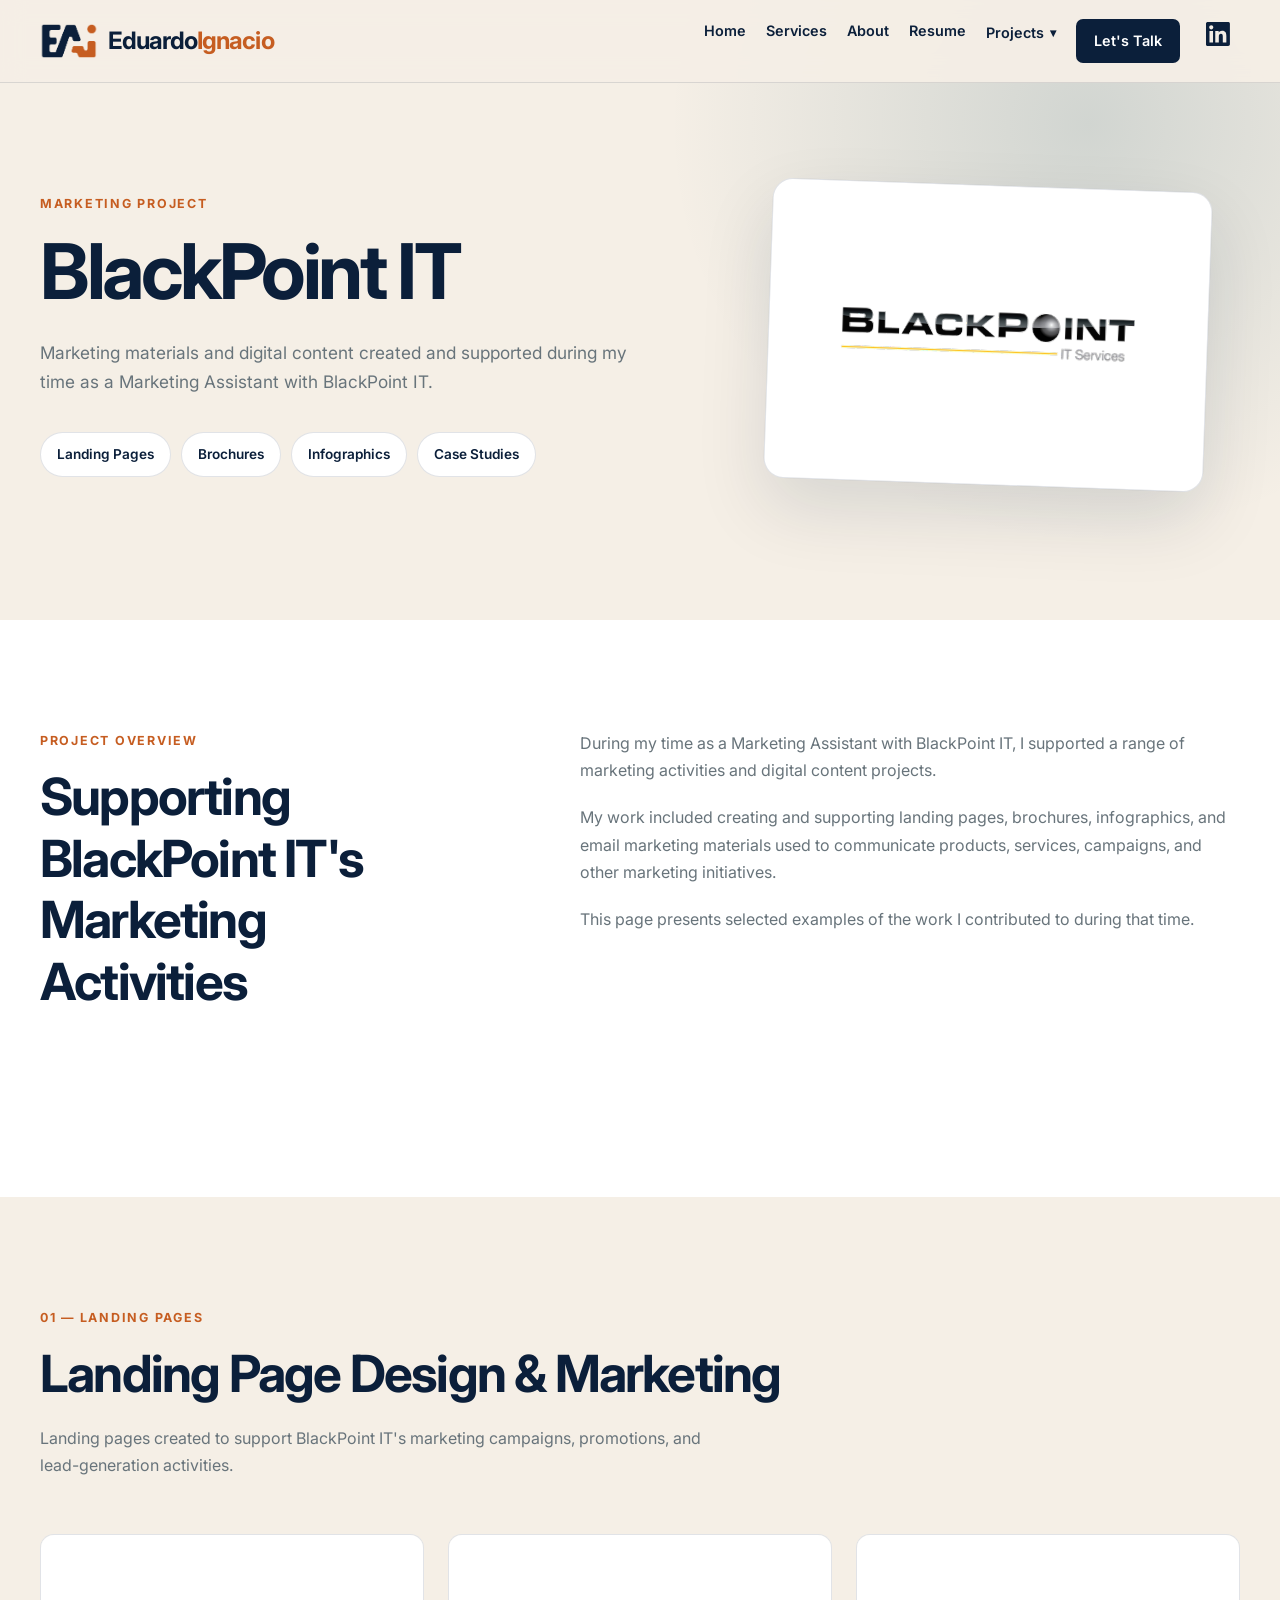
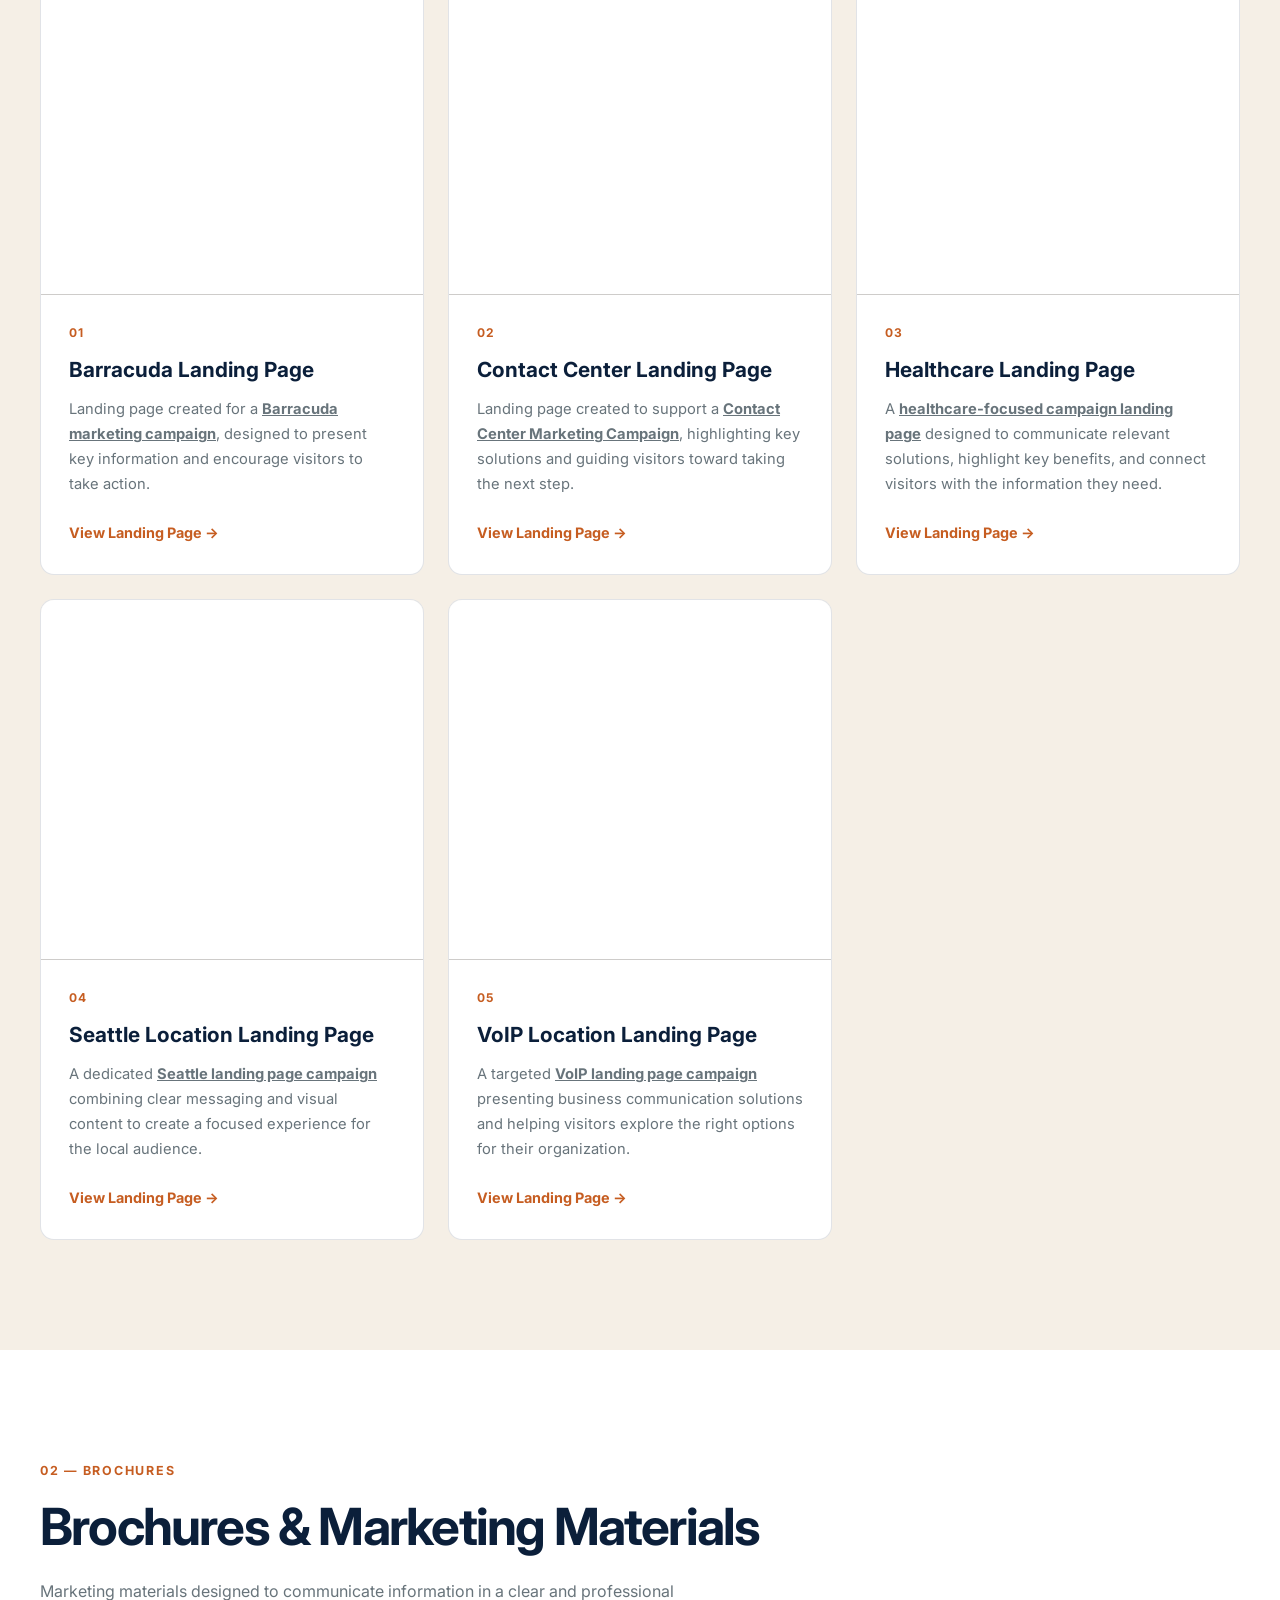
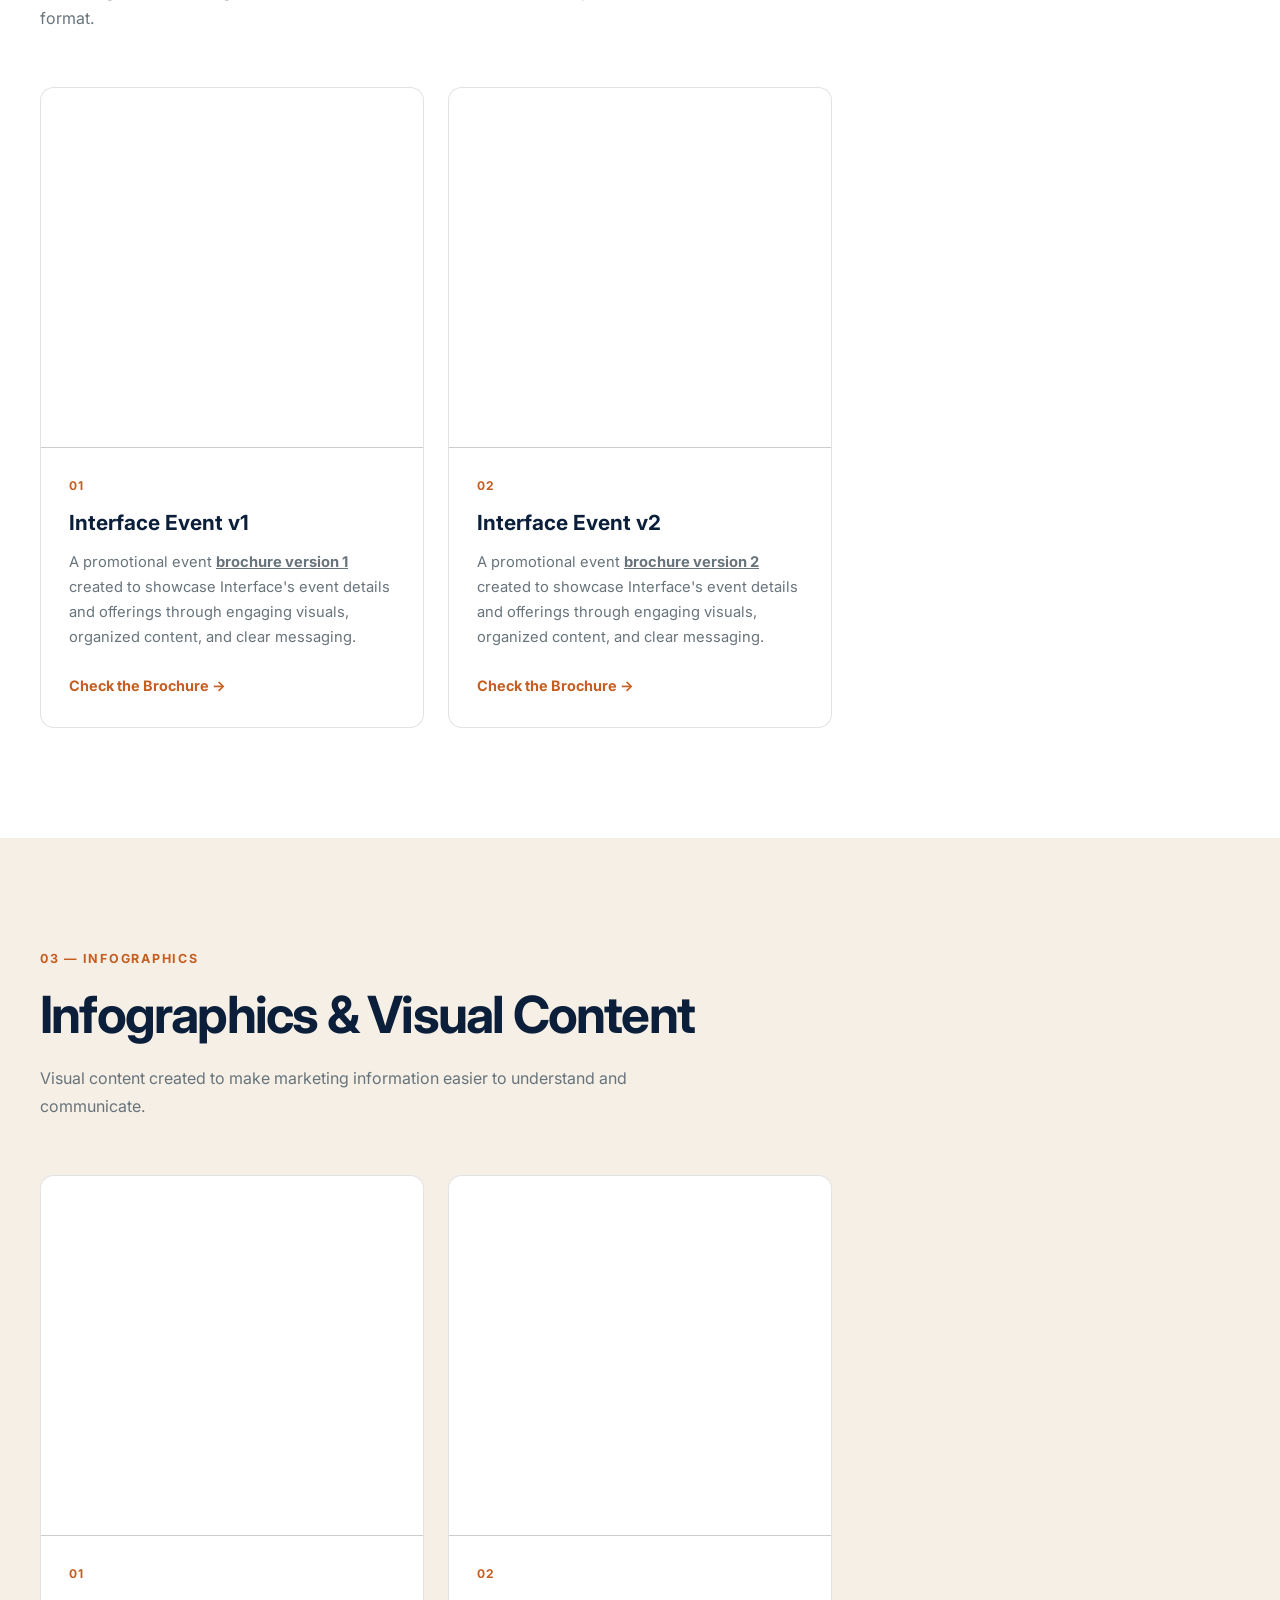
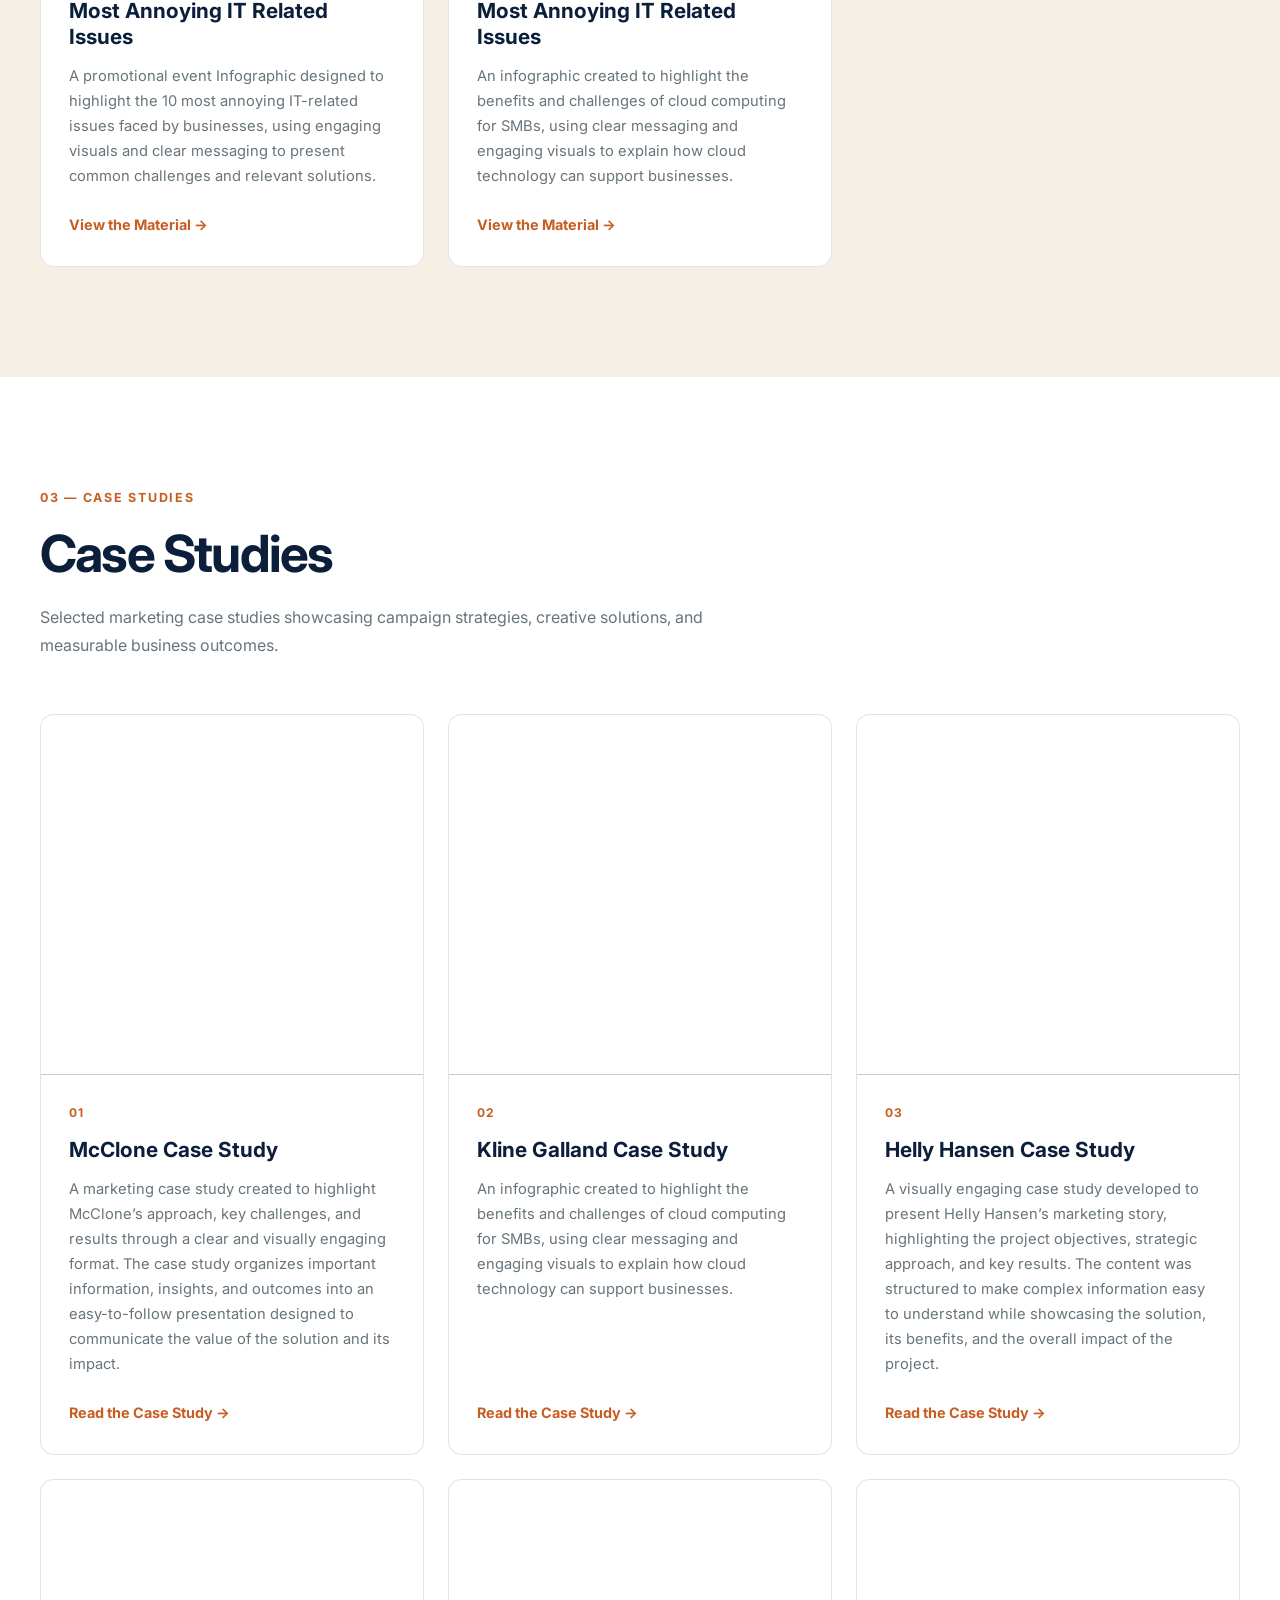
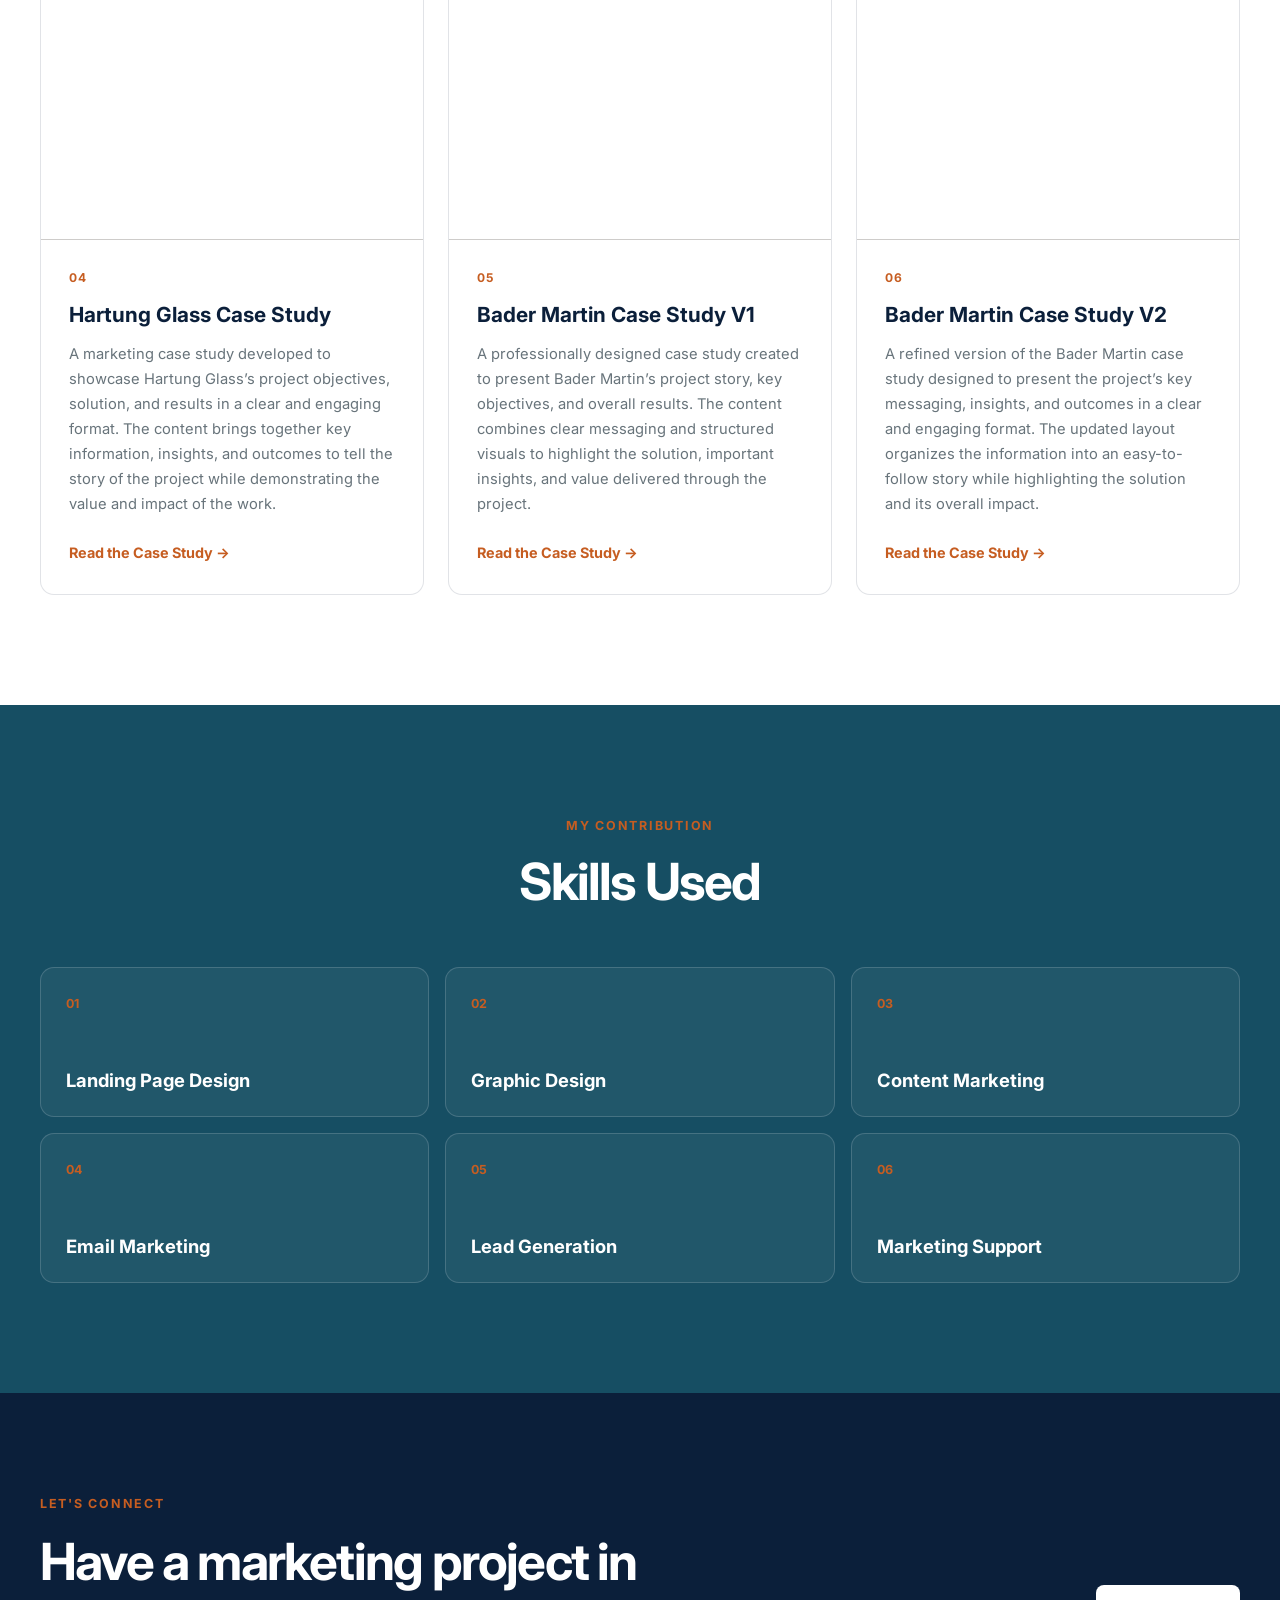
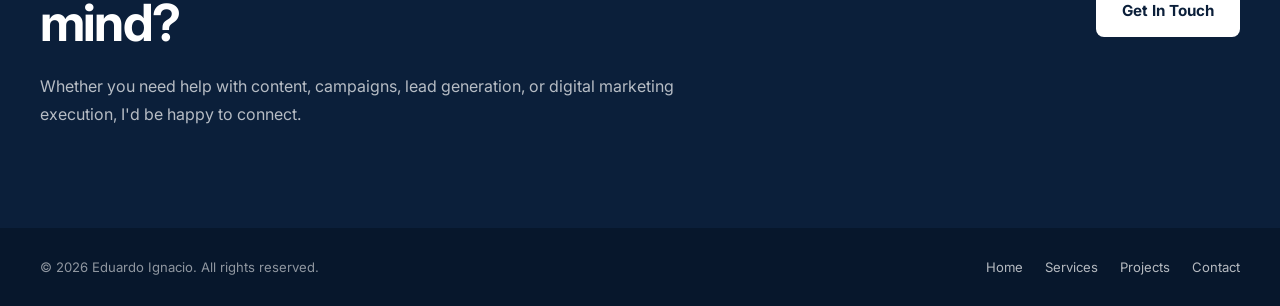
==== commit db8f00a4: "Update blackpoint-it.html" ====
--- a/blackpoint-it.html
+++ b/blackpoint-it.html
@@ -76,7 +76,14 @@
     <div class="nav-links" id="nav-links">
 
       <a href="index.html">Home</a>
-      <a href="#resume">Resume</a>
+        <a href="index.html#services">
+          Services
+        </a>
+
+        <a href="index.html#about">
+          About
+        </a>
+      <a href="resume.html">Resume</a>
 <div class="nav-dropdown">
   <a href="#projects" class="nav-dropdown-toggle">
     Projects
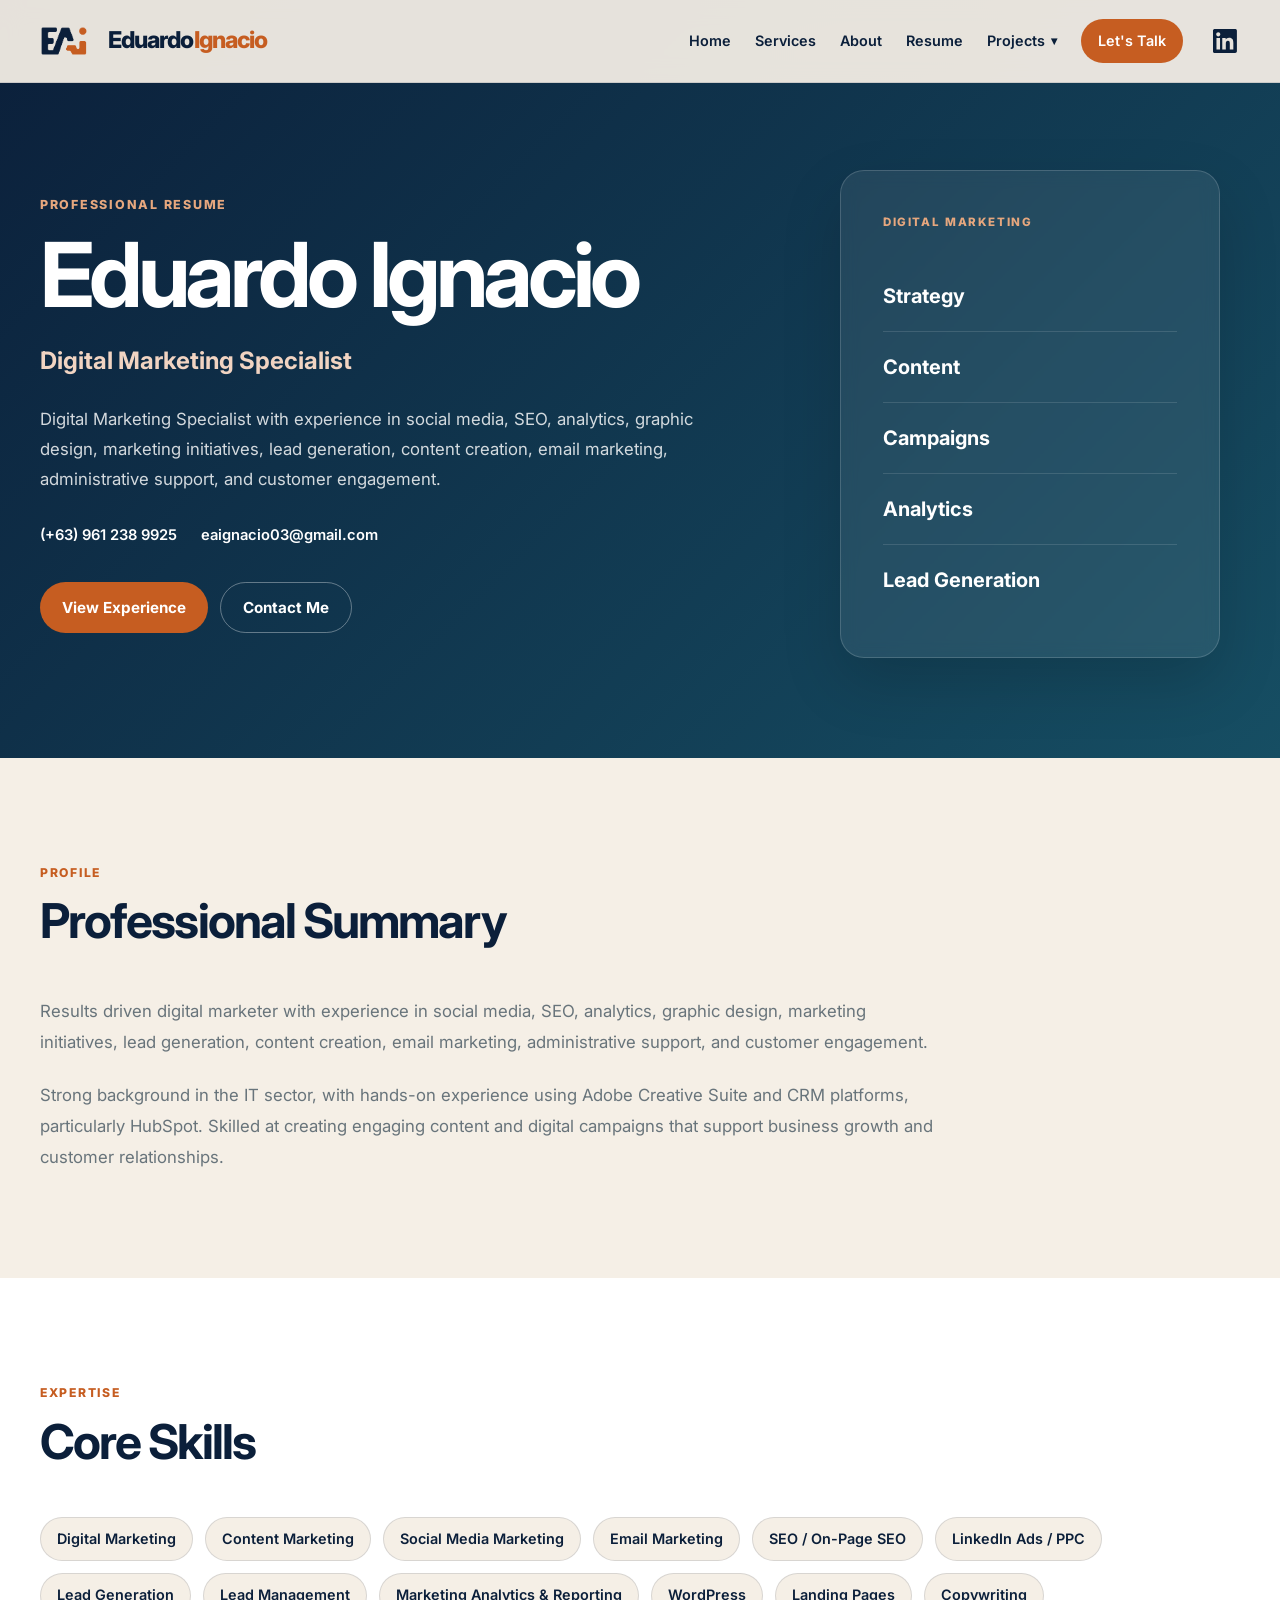
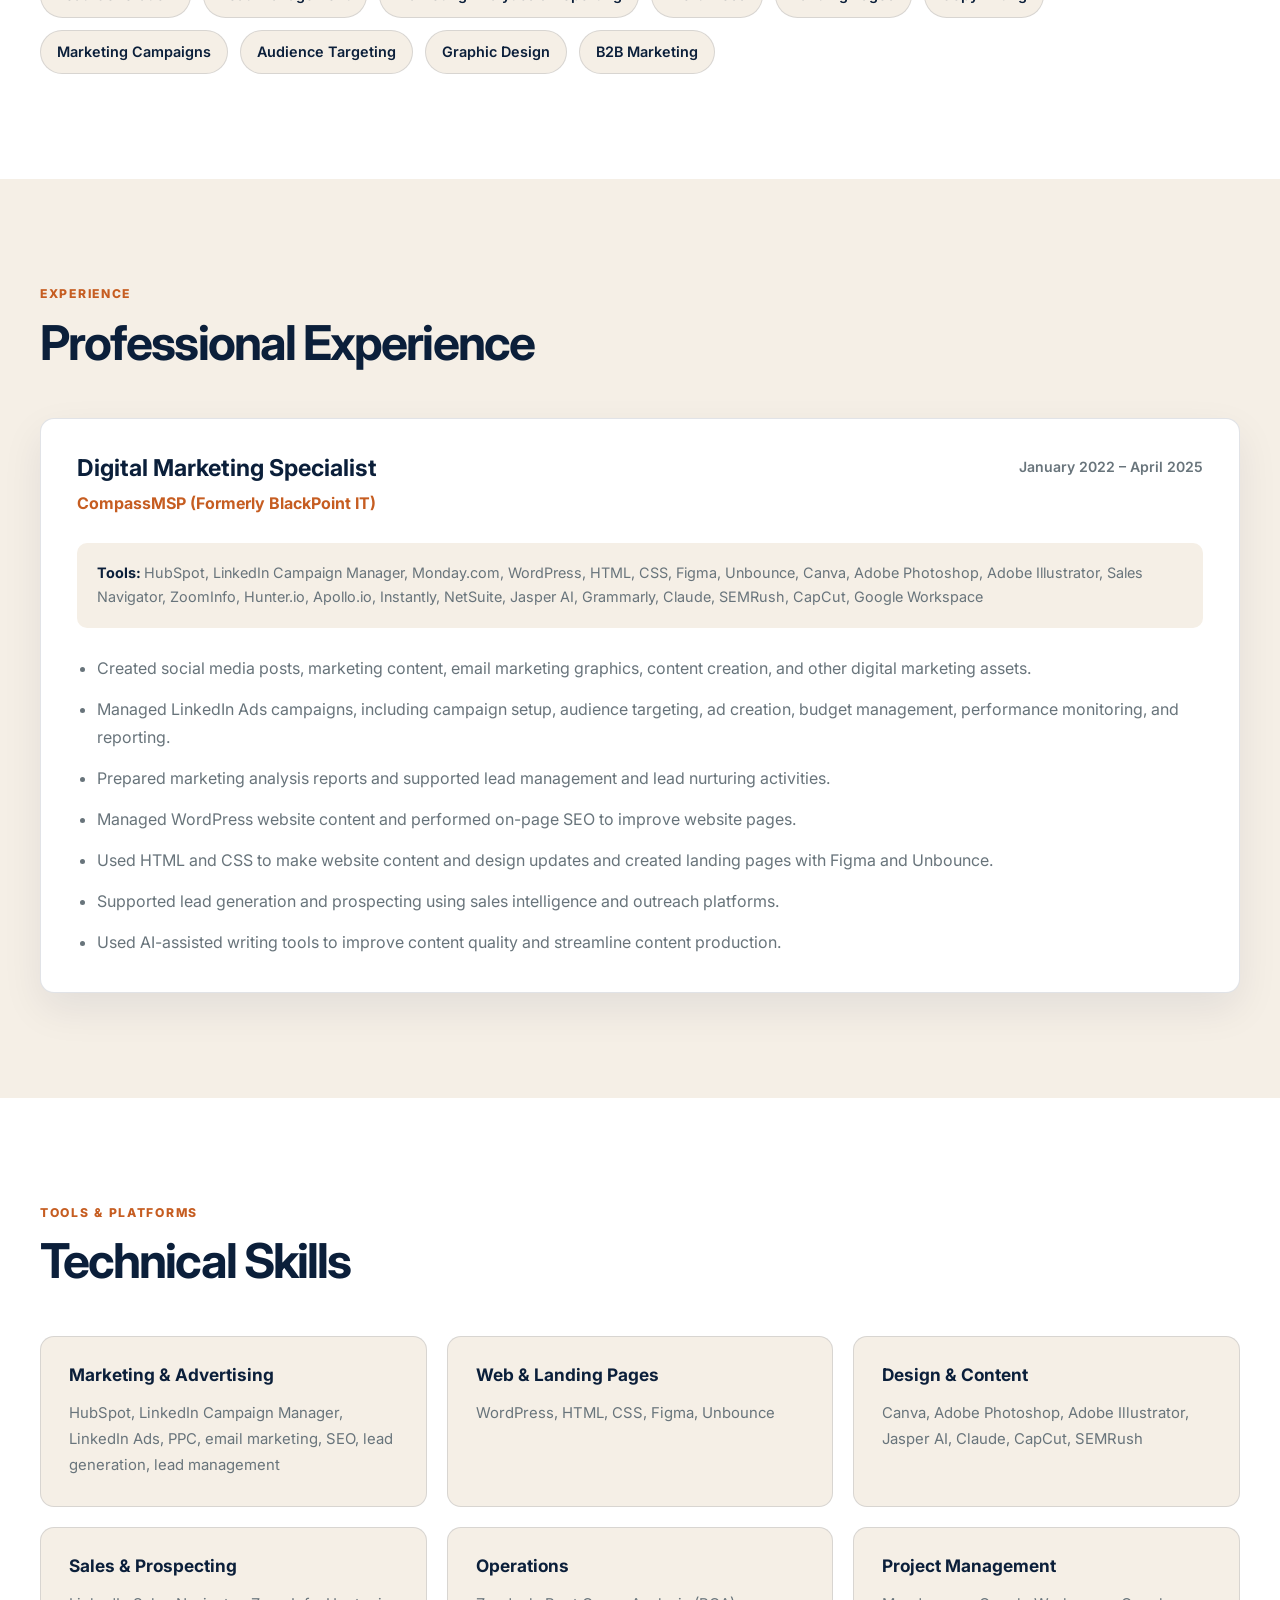
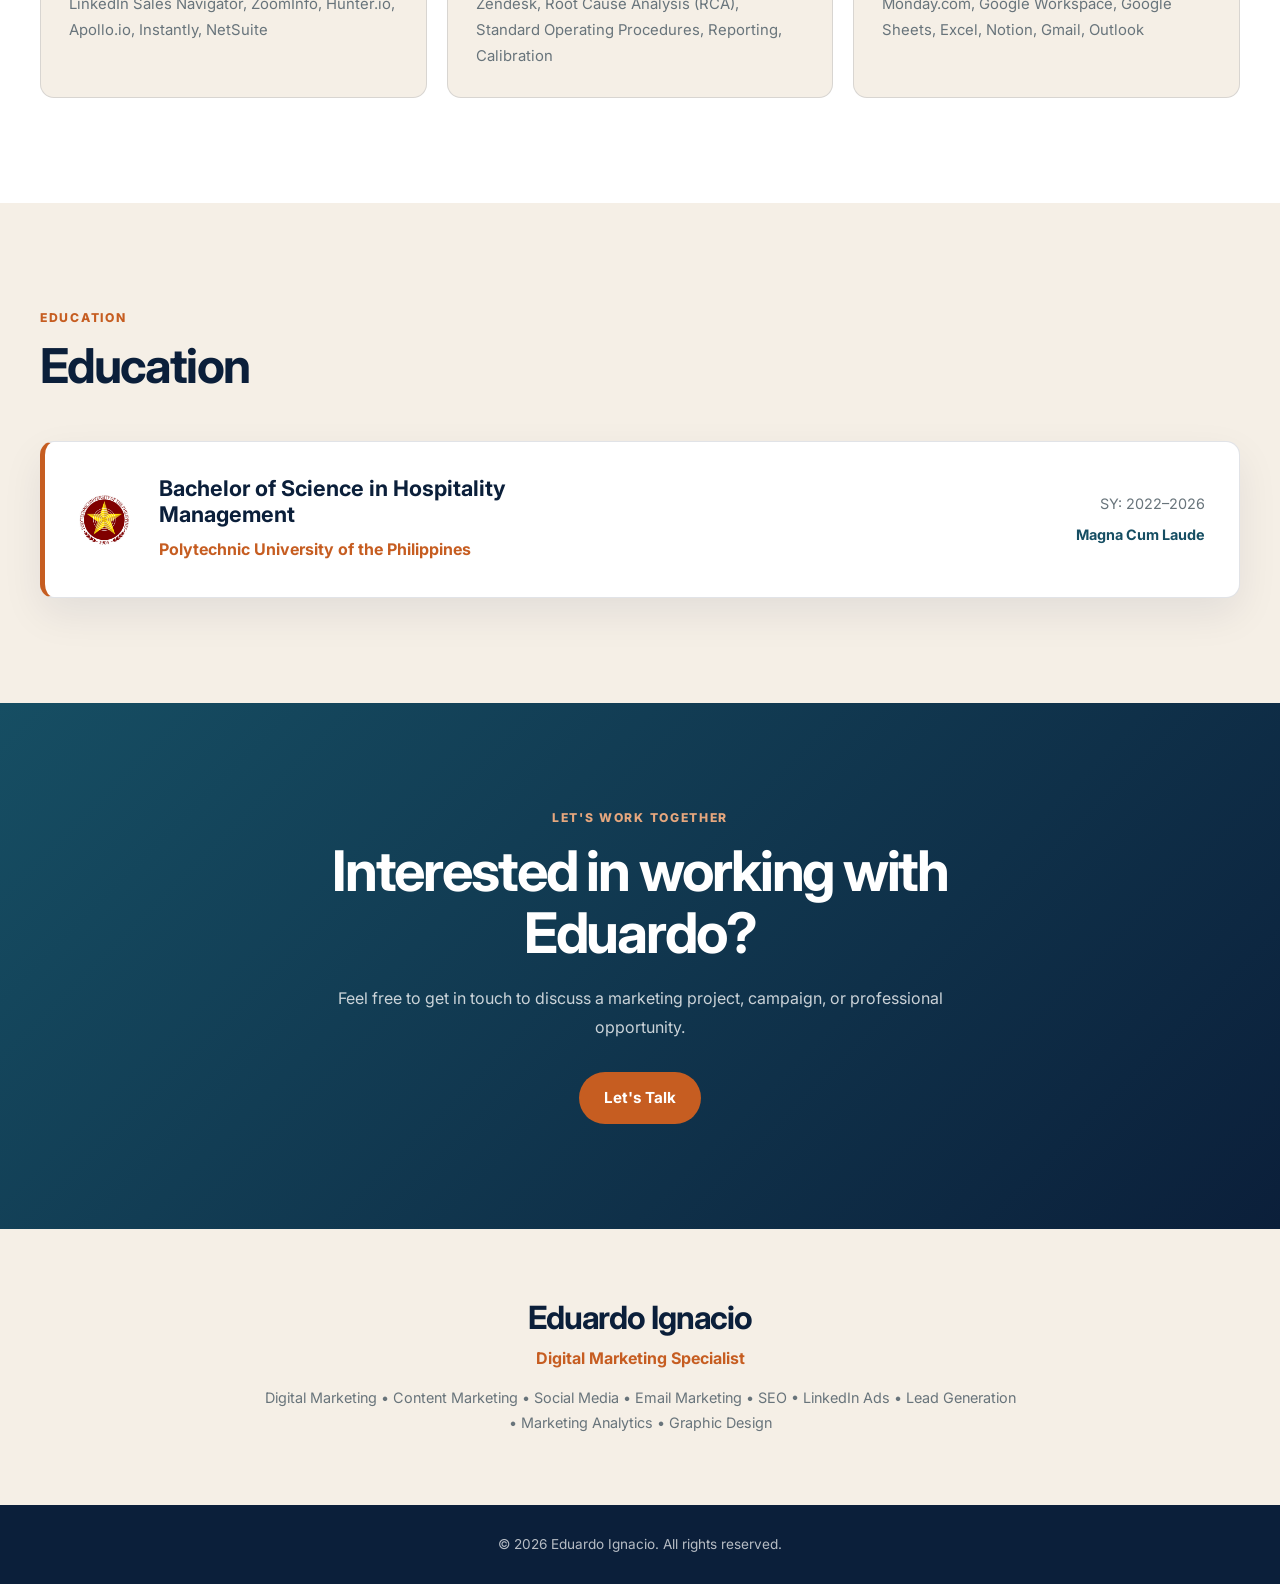
==== commit 204db60c: "Update blackpoint-it.html" ====
--- a/blackpoint-it.html
+++ b/blackpoint-it.html
@@ -10,72 +10,110 @@
     content="width=device-width, initial-scale=1.0"
   >
 
+  <title>
+    Resume | Eduardo Ignacio | Digital Marketing Specialist
+  </title>
+
   <meta
     name="description"
-    content="Marketing projects created and supported for BlackPoint IT, including landing pages, brochures, infographics, and email marketing."
+    content="Resume of Eduardo Ignacio, Digital Marketing Specialist with experience in digital marketing, social media, content marketing, email marketing, SEO, LinkedIn Ads, lead generation, and marketing analytics."
   >
 
-  <title>BlackPoint IT | Marketing Projects | Kevin Arevalo</title>
-
-  <link rel="icon" type="image/png" href="assets/favicon-o.png">
+  <link rel="icon" type="image/png" href="assets/favicon-b-o.png">
 
   <!-- Google Font -->
-  <link rel="preconnect" href="https://fonts.googleapis.com">
-  <link rel="preconnect" href="https://fonts.gstatic.com" crossorigin>
-
   <link
-    href="https://fonts.googleapis.com/css2?family=Inter:wght@400;500;600;700&display=swap"
+    rel="preconnect"
+    href="https://fonts.googleapis.com"
+  >
+
+  <link
+    rel="preconnect"
+    href="https://fonts.gstatic.com"
+    crossorigin
+  >
+
+  <link
+    href="https://fonts.googleapis.com/css2?family=Inter:wght@400;500;600;700;800&display=swap"
     rel="stylesheet"
   >
 
-  <link rel="icon" type="image/png" href="assets/favicon-b-o.png">
-
-  <!-- Main Portfolio Styles -->
-  <link rel="stylesheet" href="styles.css">
-
-  <!-- BlackPoint IT Page Styles -->
-  <link rel="stylesheet" href="blackpoint-it.css">
+
+  <!-- Main Website CSS -->
+  <link
+    rel="stylesheet"
+    href="styles.css"
+  >
+
+  <!-- Resume Page CSS -->
+  <link
+    rel="stylesheet"
+    href="resume.css"
+  >
 
 </head>
 
 
-<body>
-
- <!-- =========================
-     HEADER
-========================== -->
-
-<header class="site-header">
-
-  <nav class="nav container" aria-label="Primary navigation">
-
-    <a class="brand" href="index.html" aria-label="Eduardo Ignacio">
-
-      <img src="assets/favicon-b-o.png" alt="Eduardo Ignacio">
-
-    </a>
-
-    <a href="index.html" class="logo">
-      Eduardo<span>Ignacio</span>
-    </a>
-
-
-
-    <button
-      class="menu-toggle"
-      id="menu-toggle"
-      type="button"
-      aria-label="Open navigation menu"
-      aria-expanded="false"
+<body class="resume-page">
+
+
+  <!-- =====================================================
+       HEADER / NAVIGATION
+       ===================================================== -->
+
+  <header class="site-header">
+
+    <nav
+      class="nav container"
+      aria-label="Primary navigation"
     >
-      <span></span>
-      <span></span>
-      <span></span>
-    </button>
-
-    <div class="nav-links" id="nav-links">
-
-      <a href="index.html">Home</a>
+
+      <div class="brand-group">
+
+        <a
+          class="brand"
+          href="index.html"
+          aria-label="Eduardo Ignacio"
+        >
+          <img
+            src="assets/favicon-b-o.png"
+            alt="Eduardo Ignacio"
+          >
+        </a>
+
+        <a
+          href="index.html"
+          class="logo"
+        >
+          Eduardo<span>Ignacio</span>
+        </a>
+
+      </div>
+
+
+      <button
+        class="menu-toggle"
+        id="menu-toggle"
+        type="button"
+        aria-label="Open navigation menu"
+        aria-expanded="false"
+        aria-controls="nav-links"
+      >
+        <span></span>
+        <span></span>
+        <span></span>
+      </button>
+
+
+      <div
+        class="nav-links"
+        id="nav-links"
+      >
+
+        <a href="index.html#home">
+          Home
+        </a>
+
         <a href="index.html#services">
           Services
         </a>
@@ -83,419 +121,540 @@
         <a href="index.html#about">
           About
         </a>
-      <a href="resume.html">Resume</a>
-<div class="nav-dropdown">
-  <a href="#projects" class="nav-dropdown-toggle">
-    Projects
-    <span class="dropdown-arrow">▾</span>
-  </a>
-
-  <div class="dropdown-menu">
-    <a href="blackpoint-it.html">BlackPoint</a>
-  </div>
-</div>
-
-
-
-      <a href="mailto:eaignacio03@gmail.com?subject=I%20would%20like%20to%20know%20more%20about%20your%20services&body=Hi%20Eduardo%2C%0A%0AI%20am%20interested%20in%20your%20services.%20Can%20you%20please%20get%20back%20to%20me,%20and%20let%27s%20talk%20about%20it.%0A%0AThank%20you%21" target="_blank" rel="noopener noreferrer" class="nav-cta" >Let's Talk</a>
-
-      <div class="socials" aria-label="Social links">
+
         <a
-          href="https://www.linkedin.com/in/eduardo-iii-ignacio-841a6138a/"
+          href="resume.html"
+          aria-current="page"
+        >
+          Resume
+        </a>
+
+        <!-- Projects Dropdown -->
+
+        <div class="nav-dropdown">
+
+          <a
+            href="index.html#projects"
+            class="nav-dropdown-toggle"
+            aria-haspopup="true"
+          >
+            Projects
+            <span class="dropdown-arrow">▾</span>
+          </a>
+
+
+          <div class="dropdown-menu">
+
+            <a href="blackpoint-it.html">
+              BlackPoint
+            </a>
+    <a href="https://projectdesign25.my.canva.site/creative-graphics-design" target="_blank" class="text-link">Graphics Design</a>
+
+
+          </div>
+
+        </div>
+
+
+
+
+        <a
+          href="mailto:eaignacio03@gmail.com?subject=I%20would%20like%20to%20know%20more%20about%20your%20services&body=Hi%20Eduardo%2C%0A%0AI%20am%20interested%20in%20your%20services.%20Can%20you%20please%20get%20back%20to%20me%2C%20and%20let%27s%20talk%20about%20it.%0A%0AThank%20you%21"
+          class="nav-cta"
           target="_blank"
           rel="noopener noreferrer"
-          aria-label="LinkedIn"
+          data-cta="Let's Talk"
         >
-          <img src="assets/LinkedIn_Icon.svg" alt="">
+          Let's Talk
         </a>
-      </div>
-
-    </div>
-
-  </nav>
-
-</header>
-
+
+
+        <div
+          class="socials"
+          aria-label="Social links"
+        >
+
+          <a
+            href="https://www.linkedin.com/in/eduardo-iii-ignacio-841a6138a/"
+            target="_blank"
+            rel="noopener noreferrer"
+            aria-label="LinkedIn"
+          >
+
+            <img
+              src="assets/LinkedIn_Icon.svg"
+              alt=""
+            >
+
+          </a>
+
+        </div>
+
+      </div>
+
+    </nav>
+
+  </header>
+
+
+
+  <!-- =========================================================
+       RESUME HERO
+       ========================================================= -->
 
   <main>
 
-    <!-- =====================================================
-         PROJECT HERO
-    ====================================================== -->
-
     <section
-      class="bp-hero"
+      class="resume-hero"
       id="home"
     >
 
       <div class="container">
 
-        <div class="bp-hero-grid">
-
-          <div class="bp-hero-content">
-
-            <p class="bp-eyebrow">
-              MARKETING PROJECT
+        <div class="resume-hero-grid">
+
+
+          <div class="resume-hero-content">
+
+            <p class="resume-label">
+              Professional Resume
             </p>
 
+
             <h1>
-              BlackPoint IT
+              Eduardo Ignacio
             </h1>
 
-            <p class="bp-hero-intro">
-              Marketing materials and digital content created and
-              supported during my time as a Marketing Assistant
-              with BlackPoint IT.
+
+            <p class="resume-title">
+              Digital Marketing Specialist
             </p>
 
-            <div class="bp-hero-links">
-
-              <a href="#landing-pages">
-                Landing Pages
+
+            <p class="resume-hero-text">
+              Digital Marketing Specialist with experience in social
+              media, SEO, analytics, graphic design, marketing
+              initiatives, lead generation, content creation, email
+              marketing, administrative support, and customer
+              engagement.
+            </p>
+
+
+            <div class="resume-contact">
+
+              <a href="tel:+639612389925">
+                (+63) 961 238 9925
               </a>
 
-              <a href="#brochures">
-                Brochures
+              <a href="mailto:eaignacio03@gmail.com">
+                eaignacio03@gmail.com
               </a>
 
-              <a href="#infographics">
-                Infographics
+            </div>
+
+
+            <div class="resume-hero-actions">
+
+              <a
+                href="#experience"
+                class="btn resume-primary-btn"
+              >
+                View Experience
               </a>
 
-              <a href="#casestudies">
-                Case Studies
-              </a>
-
-            </div>
-
-          </div>
-
-
-          <div class="bp-hero-visual">
-
-            <div class="bp-logo-card">
-
-              <img
-                src="assets/blackpoint-it/bp-logo-black.svg"
-                alt="BlackPoint IT"
-              >
-
-            </div>
-
-          </div>
-
-        </div>
-
-      </div>
-
-    </section>
-
-
-    <!-- =====================================================
-         PROJECT OVERVIEW
-    ====================================================== -->
-
-    <section class="bp-section bp-overview">
-
-      <div class="container">
-
-        <div class="bp-overview-grid">
-
-          <div class="bp-section-heading">
-
-            <p class="bp-section-label">
-              PROJECT OVERVIEW
-            </p>
-
-            <h2>
-              Supporting BlackPoint IT's Marketing Activities
-            </h2>
-
-          </div>
-
-          <div class="bp-overview-copy">
-
-            <p>
-              During my time as a Marketing Assistant with
-              BlackPoint IT, I supported a range of marketing
-              activities and digital content projects.
-            </p>
-
-            <p>
-              My work included creating and supporting landing
-              pages, brochures, infographics, and email marketing
-              materials used to communicate products, services,
-              campaigns, and other marketing initiatives.
-            </p>
-
-            <p>
-              This page presents selected examples of the work
-              I contributed to during that time.
-            </p>
-
-          </div>
-
-        </div>
-
-      </div>
-
-    </section>
-
-
-    <!-- =====================================================
-         LANDING PAGES
-    ====================================================== -->
-
-    <section
-      class="bp-section bp-portfolio-section"
-      id="landing-pages"
-    >
-
-      <div class="container">
-
-        <div class="bp-section-heading bp-section-heading-wide">
-
-          <p class="bp-section-label">
-            01 — LANDING PAGES
-          </p>
-
-          <h2>
-            Landing Page Design &amp; Marketing
-          </h2>
-
-          <p>
-            Landing pages created to support BlackPoint IT's
-            marketing campaigns, promotions, and lead-generation
-            activities.
-          </p>
-
-        </div>
-
-
-        <div class="bp-project-grid">
-
-          <!-- LANDING PAGE 01 -->
-
-          <article class="bp-project-card">
-
-            <div class="bp-project-preview">
-
-              <iframe
-                src="assets/blackpoint-it/bp-lp-barracuda.pdf"
-                title="Barracuda Landing Page PDF"
-              ></iframe>
-
-            </div>
-
-            <div class="bp-project-card-content">
-
-              <p class="bp-card-number">
-                01
-              </p>
-
-              <h3>
-                Barracuda Landing Page
-              </h3>
-
-              <p>
-                Landing page created for a
-                <strong><u>Barracuda marketing campaign</u></strong>,
-                designed to present key information and encourage
-                visitors to take action.
-              </p>
-
               <a
-                class="bp-project-link"
-                href="assets/blackpoint-it/bp-lp-barracuda.pdf"
+                href="mailto:eaignacio03@gmail.com?subject=I%20would%20like%20to%20know%20more%20about%20your%20services&body=Hi%20Eduardo%2C%0A%0AI%20am%20interested%20in%20your%20services.%20Can%20you%20please%20get%20back%20to%20me%2C%20and%20let%27s%20talk%20about%20it.%0A%0AThank%20you%21"
+                class="btn resume-secondary-btn"
                 target="_blank"
                 rel="noopener noreferrer"
+                data-cta="Contact Eduardo"
               >
-                View Landing Page →
+                Contact Me
               </a>
 
             </div>
 
+          </div>
+
+
+          <div class="resume-hero-card">
+
+            <div class="resume-hero-card-inner">
+
+              <span class="resume-card-label">
+                DIGITAL MARKETING
+              </span>
+
+              <strong>
+                Strategy
+              </strong>
+
+              <strong>
+                Content
+              </strong>
+
+              <strong>
+                Campaigns
+              </strong>
+
+              <strong>
+                Analytics
+              </strong>
+
+              <strong>
+                Lead Generation
+              </strong>
+
+            </div>
+
+          </div>
+
+        </div>
+
+      </div>
+
+    </section>
+
+
+
+    <!-- =========================================================
+         PROFESSIONAL SUMMARY
+         ========================================================= -->
+
+    <section class="resume-section">
+
+      <div class="container">
+
+        <div class="resume-section-heading">
+
+          <p class="section-label">
+            Profile
+          </p>
+
+          <h2>
+            Professional Summary
+          </h2>
+
+        </div>
+
+
+        <div class="resume-summary">
+
+          <p>
+            Results driven digital marketer with experience in social
+            media, SEO, analytics, graphic design, marketing initiatives,
+            lead generation, content creation, email marketing,
+            administrative support, and customer engagement.
+          </p>
+
+
+          <p>
+            Strong background in the IT sector, with hands-on experience
+            using Adobe Creative Suite and CRM platforms, particularly
+            HubSpot. Skilled at creating engaging content and digital
+            campaigns that support business growth and customer
+            relationships.
+          </p>
+
+        </div>
+
+      </div>
+
+    </section>
+
+
+
+    <!-- =========================================================
+         CORE SKILLS
+         ========================================================= -->
+
+    <section class="resume-section resume-section-light">
+
+      <div class="container">
+
+        <div class="resume-section-heading">
+
+          <p class="section-label">
+            Expertise
+          </p>
+
+          <h2>
+            Core Skills
+          </h2>
+
+        </div>
+
+
+        <div class="skills-list">
+
+          <span>Digital Marketing</span>
+
+          <span>Content Marketing</span>
+
+          <span>Social Media Marketing</span>
+
+          <span>Email Marketing</span>
+
+          <span>SEO / On-Page SEO</span>
+
+          <span>LinkedIn Ads / PPC</span>
+
+          <span>Lead Generation</span>
+
+          <span>Lead Management</span>
+
+          <span>Marketing Analytics &amp; Reporting</span>
+
+          <span>WordPress</span>
+
+          <span>Landing Pages</span>
+
+          <span>Copywriting</span>
+
+          <span>Marketing Campaigns</span>
+
+          <span>Audience Targeting</span>
+
+          <span>Graphic Design</span>
+
+          <span>B2B Marketing</span>
+
+        </div>
+
+      </div>
+
+    </section>
+
+
+
+    <!-- =========================================================
+         PROFESSIONAL EXPERIENCE
+         ========================================================= -->
+
+    <section
+      class="resume-section"
+      id="experience"
+    >
+
+      <div class="container">
+
+        <div class="resume-section-heading">
+
+          <p class="section-label">
+            Experience
+          </p>
+
+          <h2>
+            Professional Experience
+          </h2>
+
+        </div>
+
+
+        <div class="experience-list">
+
+
+          <!-- COMPASSMSP -->
+
+          <article class="experience-item">
+
+            <div class="experience-header">
+
+              <div>
+
+                <h3>
+                  Digital Marketing Specialist
+                </h3>
+
+                <p class="company-name">
+                  CompassMSP (Formerly BlackPoint IT)
+                </p>
+
+              </div>
+
+
+              <span class="experience-date">
+                January 2022 – April 2025
+              </span>
+
+            </div>
+
+
+            <div class="experience-tools">
+
+              <strong>
+                Tools:
+              </strong>
+
+              HubSpot, LinkedIn Campaign Manager, Monday.com,
+              WordPress, HTML, CSS, Figma, Unbounce, Canva,
+              Adobe Photoshop, Adobe Illustrator, Sales Navigator,
+              ZoomInfo, Hunter.io, Apollo.io, Instantly, NetSuite,
+              Jasper AI, Grammarly, Claude, SEMRush, CapCut,
+              Google Workspace
+
+            </div>
+
+
+            <ul>
+
+              <li>
+                Created social media posts, marketing content,
+                email marketing graphics, content creation, and
+                other digital marketing assets.
+              </li>
+
+              <li>
+                Managed LinkedIn Ads campaigns, including campaign
+                setup, audience targeting, ad creation, budget
+                management, performance monitoring, and reporting.
+              </li>
+
+              <li>
+                Prepared marketing analysis reports and supported
+                lead management and lead nurturing activities.
+              </li>
+
+              <li>
+                Managed WordPress website content and performed
+                on-page SEO to improve website pages.
+              </li>
+
+              <li>
+                Used HTML and CSS to make website content and
+                design updates and created landing pages with
+                Figma and Unbounce.
+              </li>
+
+              <li>
+                Supported lead generation and prospecting using
+                sales intelligence and outreach platforms.
+              </li>
+
+              <li>
+                Used AI-assisted writing tools to improve content
+                quality and streamline content production.
+              </li>
+
+            </ul>
+
           </article>
 
-
-          <!-- LANDING PAGE 02 -->
-
-          <article class="bp-project-card">
-
-            <div class="bp-project-preview">
-
-              <iframe
-                src="assets/blackpoint-it/bp-lp-contact-center.pdf"
-                title="Contact Center Landing Page PDF"
-              ></iframe>
-
-            </div>
-
-            <div class="bp-project-card-content">
-
-              <p class="bp-card-number">
-                02
-              </p>
-
-              <h3>
-                Contact Center Landing Page
-              </h3>
-
-              <p>
-                Landing page created to support a
-                <strong><u>Contact Center Marketing Campaign</u></strong>,
-                highlighting key solutions and guiding visitors
-                toward taking the next step.
-              </p>
-
-              <a
-                class="bp-project-link"
-                href="assets/blackpoint-it/bp-lp-contact-center.pdf"
-                target="_blank"
-                rel="noopener noreferrer"
-              >
-                View Landing Page →
-              </a>
-
-            </div>
+        </div>
+
+      </div>
+
+    </section>
+
+
+
+    <!-- =========================================================
+         TECHNICAL SKILLS
+         ========================================================= -->
+
+    <section class="resume-section resume-section-light">
+
+      <div class="container">
+
+        <div class="resume-section-heading">
+
+          <p class="section-label">
+            Tools &amp; Platforms
+          </p>
+
+          <h2>
+            Technical Skills
+          </h2>
+
+        </div>
+
+
+        <div class="technical-skills">
+
+
+          <article class="technical-skill">
+
+            <h3>
+              Marketing &amp; Advertising
+            </h3>
+
+            <p>
+              HubSpot, LinkedIn Campaign Manager, LinkedIn Ads,
+              PPC, email marketing, SEO, lead generation,
+              lead management
+            </p>
 
           </article>
 
 
-          <!-- LANDING PAGE 03 -->
-
-          <article class="bp-project-card">
-
-            <div class="bp-project-preview">
-
-              <iframe
-                src="assets/blackpoint-it/bp-lp-health-care.pdf"
-                title="Healthcare Landing Page PDF"
-              ></iframe>
-
-            </div>
-
-            <div class="bp-project-card-content">
-
-              <p class="bp-card-number">
-                03
-              </p>
-
-              <h3>
-                Healthcare Landing Page
-              </h3>
-
-              <p>
-                A
-                <strong><u>healthcare-focused campaign landing page</u></strong>
-                designed to communicate relevant solutions,
-                highlight key benefits, and connect visitors
-                with the information they need.
-              </p>
-
-              <a
-                class="bp-project-link"
-                href="assets/blackpoint-it/bp-lp-health-care.pdf"
-                target="_blank"
-                rel="noopener noreferrer"
-              >
-                View Landing Page →
-              </a>
-
-            </div>
+          <article class="technical-skill">
+
+            <h3>
+              Web &amp; Landing Pages
+            </h3>
+
+            <p>
+              WordPress, HTML, CSS, Figma, Unbounce
+            </p>
 
           </article>
 
 
-          <!-- LANDING PAGE 04 -->
-
-          <article class="bp-project-card">
-
-            <div class="bp-project-preview">
-
-              <iframe
-                src="assets/blackpoint-it/bp-lp-location-seattle.pdf"
-                title="Seattle Location Landing Page PDF"
-              ></iframe>
-
-            </div>
-
-            <div class="bp-project-card-content">
-
-              <p class="bp-card-number">
-                04
-              </p>
-
-              <h3>
-                Seattle Location Landing Page
-              </h3>
-
-              <p>
-                A dedicated
-                <strong><u>Seattle landing page campaign</u></strong>
-                combining clear messaging and visual content
-                to create a focused experience for the local
-                audience.
-              </p>
-
-              <a
-                class="bp-project-link"
-                href="assets/blackpoint-it/bp-lp-location-seattle.pdf"
-                target="_blank"
-                rel="noopener noreferrer"
-              >
-                View Landing Page →
-              </a>
-
-            </div>
+          <article class="technical-skill">
+
+            <h3>
+              Design &amp; Content
+            </h3>
+
+            <p>
+              Canva, Adobe Photoshop, Adobe Illustrator,
+              Jasper AI, Claude, CapCut, SEMRush
+            </p>
 
           </article>
 
 
-          <!-- LANDING PAGE 05 -->
-
-          <article class="bp-project-card">
-
-            <div class="bp-project-preview">
-
-              <iframe
-                src="assets/blackpoint-it/bp-lp-location-voip.pdf"
-                title="VoIP Location Landing Page PDF"
-              ></iframe>
-
-            </div>
-
-            <div class="bp-project-card-content">
-
-              <p class="bp-card-number">
-                05
-              </p>
-
-              <h3>
-                VoIP Location Landing Page
-              </h3>
-
-              <p>
-                A targeted
-                <strong><u>VoIP landing page campaign</u></strong>
-                presenting business communication solutions
-                and helping visitors explore the right options
-                for their organization.
-              </p>
-
-              <a
-                class="bp-project-link"
-                href="assets/blackpoint-it/bp-lp-location-voip.pdf"
-                target="_blank"
-                rel="noopener noreferrer"
-              >
-                View Landing Page →
-              </a>
-
-            </div>
+          <article class="technical-skill">
+
+            <h3>
+              Sales &amp; Prospecting
+            </h3>
+
+            <p>
+              LinkedIn Sales Navigator, ZoomInfo, Hunter.io,
+              Apollo.io, Instantly, NetSuite
+            </p>
 
           </article>
 
+
+          <article class="technical-skill">
+
+            <h3>
+              Operations
+            </h3>
+
+            <p>
+              Zendesk, Root Cause Analysis (RCA), Standard
+              Operating Procedures, Reporting, Calibration
+            </p>
+
+          </article>
+
+
+          <article class="technical-skill">
+
+            <h3>
+              Project Management
+            </h3>
+
+            <p>
+              Monday.com, Google Workspace, Google Sheets,
+              Excel, Notion, Gmail, Outlook
+            </p>
+
+          </article>
+
         </div>
 
       </div>
@@ -503,126 +662,112 @@
     </section>
 
 
-    <!-- =====================================================
-         BROCHURES
-    ====================================================== -->
-
-    <section
-      class="bp-section bp-section-alt"
-      id="brochures"
-    >
+
+    <!-- =========================================================
+         EDUCATION
+         ========================================================= -->
+
+
+<section class="resume-section">
+
+  <div class="container">
+
+    <div class="resume-section-heading">
+
+      <p class="section-label">
+        Education
+      </p>
+
+      <h2>
+        Education
+      </h2>
+
+    </div>
+
+
+    <article class="education-card">
+
+      <div class="education-main">
+
+        <div class="education-logo">
+
+          <img
+            src="assets/pup-logo.png"
+            alt="Polytechnic University of the Philippines logo"
+          >
+
+        </div>
+
+
+        <div class="education-content">
+
+          <h3>
+            Bachelor of Science in Hospitality Management
+          </h3>
+
+          <p class="education-school">
+            Polytechnic University of the Philippines
+          </p>
+
+        </div>
+
+      </div>
+
+
+      <div class="education-details">
+
+        <span>
+          SY: 2022–2026
+        </span>
+
+        <strong>
+          Magna Cum Laude
+        </strong>
+
+      </div>
+
+    </article>
+
+  </div>
+
+</section>
+
+
+
+
+    <!-- =========================================================
+         RESUME CTA
+         ========================================================= -->
+
+    <section class="resume-cta">
 
       <div class="container">
 
-        <div class="bp-section-heading bp-section-heading-wide">
-
-          <p class="bp-section-label">
-            02 — BROCHURES
+        <div class="resume-cta-content">
+
+          <p class="section-label">
+            Let's Work Together
           </p>
 
           <h2>
-            Brochures &amp; Marketing Materials
+            Interested in working with Eduardo?
           </h2>
 
           <p>
-            Marketing materials designed to communicate
-            information in a clear and professional format.
+            Feel free to get in touch to discuss a marketing project,
+            campaign, or professional opportunity.
           </p>
 
-        </div>
-
-
-        <div class="bp-project-grid">
-
-
-          <!-- BROCHURE 01 -->
-
-          <article class="bp-project-card">
-
-            <div class="bp-project-preview">
-
-              <iframe
-                src="assets/blackpoint-it/bp-br-interface-v1.pdf"
-                title="Interface Event v1 Brochure PDF"
-              ></iframe>
-
-            </div>
-
-            <div class="bp-project-card-content">
-
-              <p class="bp-card-number">
-                01
-              </p>
-
-              <h3>
-                Interface Event v1
-              </h3>
-
-              <p>
-                A promotional event
-                <strong><u>brochure version 1</u></strong>
-                created to showcase Interface's event details
-                and offerings through engaging visuals, organized
-                content, and clear messaging.
-              </p>
-
-              <a
-                class="bp-project-link"
-                href="assets/blackpoint-it/bp-br-interface-v1.pdf"
-                target="_blank"
-                rel="noopener noreferrer"
-              >
-                Check the Brochure →
-              </a>
-
-            </div>
-
-          </article>
-
-
-          <!-- BROCHURE 02 -->
-
-          <article class="bp-project-card">
-
-            <div class="bp-project-preview">
-
-              <iframe
-                src="assets/blackpoint-it/bp-br-interface-v2.pdf"
-                title="Interface Event v2 Brochure PDF"
-              ></iframe>
-
-            </div>
-
-            <div class="bp-project-card-content">
-
-              <p class="bp-card-number">
-                02
-              </p>
-
-              <h3>
-                Interface Event v2
-              </h3>
-
-              <p>
-                A promotional event
-                <strong><u>brochure version 2</u></strong>
-                created to showcase Interface's event details
-                and offerings through engaging visuals, organized
-                content, and clear messaging.
-              </p>
-
-              <a
-                class="bp-project-link"
-                href="assets/blackpoint-it/bp-br-interface-v2.pdf"
-                target="_blank"
-                rel="noopener noreferrer"
-              >
-                Check the Brochure →
-              </a>
-
-            </div>
-
-          </article>
+
+          <a
+            href="mailto:eaignacio03@gmail.com?subject=I%20would%20like%20to%20know%20more%20about%20your%20services&body=Hi%20Eduardo%2C%0A%0AI%20am%20interested%20in%20your%20services.%20Can%20you%20please%20get%20back%20to%20me%2C%20and%20let%27s%20talk%20about%20it.%0A%0AThank%20you%21"
+            class="btn resume-cta-btn"
+            target="_blank"
+            rel="noopener noreferrer"
+            data-cta="Let's Talk"
+          >
+            Let's Talk
+          </a>
 
         </div>
 
@@ -631,578 +776,55 @@
     </section>
 
 
-    <!-- =====================================================
-         INFOGRAPHICS
-    ====================================================== -->
-
-    <section
-      class="bp-section"
-      id="infographics"
-    >
+
+    <!-- =========================================================
+         PERSONAL BRAND INTRO
+         ========================================================= -->
+
+    <section class="resume-signature">
 
       <div class="container">
 
-        <div class="bp-section-heading bp-section-heading-wide">
-
-          <p class="bp-section-label">
-            03 — INFOGRAPHICS
-          </p>
-
-          <h2>
-            Infographics &amp; Visual Content
-          </h2>
-
-          <p>
-            Visual content created to make marketing information
-            easier to understand and communicate.
-          </p>
-
-        </div>
-
-
-        <div class="bp-project-grid">
-
-
-          <!-- INFOGRAPHIC 01 -->
-
-          <article class="bp-project-card">
-
-            <div class="bp-project-preview">
-
-              <iframe
-                src="assets/blackpoint-it/bp-Infog-10-most-annoying-it-issues.pdf"
-                title="Most Annoying IT Related Issues Infographic PDF"
-              ></iframe>
-
-            </div>
-
-            <div class="bp-project-card-content">
-
-              <p class="bp-card-number">
-                01
-              </p>
-
-              <h3>
-                Most Annoying IT Related Issues
-              </h3>
-
-              <p>
-                A promotional event Infographic designed to
-                highlight the 10 most annoying IT-related issues
-                faced by businesses, using engaging visuals and
-                clear messaging to present common challenges and
-                relevant solutions.
-              </p>
-
-              <a
-                class="bp-project-link"
-                href="assets/blackpoint-it/bp-Infog-10-most-annoying-it-issues.pdf"
-                target="_blank"
-                rel="noopener noreferrer"
-              >
-                View the Material →
-              </a>
-
-            </div>
-
-          </article>
-
-
-          <!-- INFOGRAPHIC 02 -->
-
-          <article class="bp-project-card">
-
-            <div class="bp-project-preview">
-
-              <iframe
-                src="assets/blackpoint-it/bp-Infog-cloud-computing.pdf"
-                title="Cloud Computing Infographic PDF"
-              ></iframe>
-
-            </div>
-
-            <div class="bp-project-card-content">
-
-              <p class="bp-card-number">
-                02
-              </p>
-
-              <h3>
-                Most Annoying IT Related Issues
-              </h3>
-
-              <p>
-                An infographic created to highlight the benefits
-                and challenges of cloud computing for SMBs, using
-                clear messaging and engaging visuals to explain
-                how cloud technology can support businesses.
-              </p>
-
-              <a
-                class="bp-project-link"
-                href="assets/blackpoint-it/bp-Infog-10-most-annoying-it-issues.pdf"
-                target="_blank"
-                rel="noopener noreferrer"
-              >
-                View the Material →
-              </a>
-
-            </div>
-
-          </article>
-
-        </div>
+        <h2>
+          Eduardo Ignacio
+        </h2>
+
+        <p class="resume-signature-title">
+          Digital Marketing Specialist
+        </p>
+
+        <p>
+          Digital Marketing • Content Marketing • Social Media •
+          Email Marketing • SEO • LinkedIn Ads • Lead Generation •
+          Marketing Analytics • Graphic Design
+        </p>
 
       </div>
 
     </section>
 
-
-    <!-- =====================================================
-         CASE STUDIES
-    ====================================================== -->
-
-    <section
-      class="bp-section bp-section-alt"
-      id="casestudies"
-    >
-
-      <div class="container">
-
-        <div class="bp-section-heading bp-section-heading-wide">
-
-          <p class="bp-section-label">
-            03 — CASE STUDIES
-          </p>
-
-          <h2>
-            Case Studies
-          </h2>
-
-          <p>
-            Selected marketing case studies showcasing campaign
-            strategies, creative solutions, and measurable
-            business outcomes.
-          </p>
-
-        </div>
-
-
-        <div class="bp-project-grid">
-
-
-          <!-- CASE STUDY 01 -->
-
-          <article class="bp-project-card">
-
-            <div class="bp-project-preview">
-
-              <iframe
-                src="assets/blackpoint-it/bp-cs-mcclone.pdf"
-                title="McClone Case Study PDF"
-              ></iframe>
-
-            </div>
-
-            <div class="bp-project-card-content">
-
-              <p class="bp-card-number">
-                01
-              </p>
-
-              <h3>
-                McClone Case Study
-              </h3>
-
-              <p>
-                A marketing case study created to highlight
-                McClone’s approach, key challenges, and results
-                through a clear and visually engaging format. The
-                case study organizes important information,
-                insights, and outcomes into an easy-to-follow
-                presentation designed to communicate the value of
-                the solution and its impact.
-              </p>
-
-              <a
-                class="bp-project-link"
-                href="assets/blackpoint-it/bp-cs-mcclone.pdf"
-                target="_blank"
-                rel="noopener noreferrer"
-              >
-                Read the Case Study →
-              </a>
-
-            </div>
-
-          </article>
-
-
-          <!-- CASE STUDY 02 -->
-
-          <article class="bp-project-card">
-
-            <div class="bp-project-preview">
-
-              <iframe
-                src="assets/blackpoint-it/bp-cs-kline-galland.pdf"
-                title="Kline Galland Case Study PDF"
-              ></iframe>
-
-            </div>
-
-            <div class="bp-project-card-content">
-
-              <p class="bp-card-number">
-                02
-              </p>
-
-              <h3>
-                Kline Galland Case Study
-              </h3>
-
-              <p>
-                An infographic created to highlight the benefits
-                and challenges of cloud computing for SMBs, using
-                clear messaging and engaging visuals to explain
-                how cloud technology can support businesses.
-              </p>
-
-              <a
-                class="bp-project-link"
-                href="assets/blackpoint-it/bp-cs-kline-galland.pdf"
-                target="_blank"
-                rel="noopener noreferrer"
-              >
-                Read the Case Study →
-              </a>
-
-            </div>
-
-          </article>
-
-
-          <!-- CASE STUDY 03 -->
-
-          <article class="bp-project-card">
-
-            <div class="bp-project-preview">
-
-              <iframe
-                src="assets/blackpoint-it/bp-cs-helly-hansen.pdf"
-                title="Helly Hansen Case Study PDF"
-              ></iframe>
-
-            </div>
-
-            <div class="bp-project-card-content">
-
-              <p class="bp-card-number">
-                03
-              </p>
-
-              <h3>
-                Helly Hansen Case Study
-              </h3>
-
-              <p>
-                A visually engaging case study developed to
-                present Helly Hansen’s marketing story, highlighting
-                the project objectives, strategic approach, and key
-                results. The content was structured to make complex
-                information easy to understand while showcasing the
-                solution, its benefits, and the overall impact of
-                the project.
-              </p>
-
-              <a
-                class="bp-project-link"
-                href="assets/blackpoint-it/bp-cs-helly-hansen.pdf"
-                target="_blank"
-                rel="noopener noreferrer"
-              >
-                Read the Case Study →
-              </a>
-
-            </div>
-
-          </article>
-
-
-          <!-- CASE STUDY 04 -->
-
-          <article class="bp-project-card">
-
-            <div class="bp-project-preview">
-
-              <iframe
-                src="assets/blackpoint-it/bp-cs-hartung-glass.pdf"
-                title="Hartung Glass Case Study PDF"
-              ></iframe>
-
-            </div>
-
-            <div class="bp-project-card-content">
-
-              <p class="bp-card-number">
-                04
-              </p>
-
-              <h3>
-                Hartung Glass Case Study
-              </h3>
-
-              <p>
-                A marketing case study developed to showcase
-                Hartung Glass’s project objectives, solution, and
-                results in a clear and engaging format. The content
-                brings together key information, insights, and
-                outcomes to tell the story of the project while
-                demonstrating the value and impact of the work.
-              </p>
-
-              <a
-                class="bp-project-link"
-                href="assets/blackpoint-it/bp-cs-hartung-glass.pdf"
-                target="_blank"
-                rel="noopener noreferrer"
-              >
-                Read the Case Study →
-              </a>
-
-            </div>
-
-          </article>
-
-
-          <!-- CASE STUDY 05 -->
-
-          <article class="bp-project-card">
-
-            <div class="bp-project-preview">
-
-              <iframe
-                src="assets/blackpoint-it/bp-cs-bader-martin-v1.pdf"
-                title="Bader Martin v1 Case Study PDF"
-              ></iframe>
-
-            </div>
-
-            <div class="bp-project-card-content">
-
-              <p class="bp-card-number">
-                05
-              </p>
-
-              <h3>
-                Bader Martin Case Study V1
-              </h3>
-
-              <p>
-                A professionally designed case study created to
-                present Bader Martin’s project story, key objectives,
-                and overall results. The content combines clear
-                messaging and structured visuals to highlight the
-                solution, important insights, and value delivered
-                through the project.
-              </p>
-
-              <a
-                class="bp-project-link"
-                href="assets/blackpoint-it/bp-cs-bader-martin-v1.pdf"
-                target="_blank"
-                rel="noopener noreferrer"
-              >
-                Read the Case Study →
-              </a>
-
-            </div>
-
-          </article>
-
-
-          <!-- CASE STUDY 06 -->
-
-          <article class="bp-project-card">
-
-            <div class="bp-project-preview">
-
-              <iframe
-                src="assets/blackpoint-it/bp-cs-bader-martin-v2.pdf"
-                title="Bader Martin v2 Case Study PDF"
-              ></iframe>
-
-            </div>
-
-            <div class="bp-project-card-content">
-
-              <p class="bp-card-number">
-                06
-              </p>
-
-              <h3>
-                Bader Martin Case Study V2
-              </h3>
-
-              <p>
-                A refined version of the Bader Martin case study
-                designed to present the project’s key messaging,
-                insights, and outcomes in a clear and engaging
-                format. The updated layout organizes the
-                information into an easy-to-follow story while
-                highlighting the solution and its overall impact.
-              </p>
-
-              <a
-                class="bp-project-link"
-                href="assets/blackpoint-it/bp-cs-bader-martin-v2.pdf"
-                target="_blank"
-                rel="noopener noreferrer"
-              >
-                Read the Case Study →
-              </a>
-
-            </div>
-
-          </article>
-
-        </div>
-
-      </div>
-
-    </section>
-
-
-    <!-- =====================================================
-         SKILLS / CONTRIBUTION
-    ====================================================== -->
-
-    <section class="bp-contribution-section">
-
-      <div class="container">
-
-        <div class="bp-section-heading bp-centered">
-
-          <p class="bp-section-label">
-            MY CONTRIBUTION
-          </p>
-
-          <h2>
-            Skills Used
-          </h2>
-
-        </div>
-
-
-        <div class="bp-skills-grid">
-
-          <div class="bp-skill-item">
-            <span>01</span>
-            <h3>Landing Page Design</h3>
-          </div>
-
-          <div class="bp-skill-item">
-            <span>02</span>
-            <h3>Graphic Design</h3>
-          </div>
-
-          <div class="bp-skill-item">
-            <span>03</span>
-            <h3>Content Marketing</h3>
-          </div>
-
-          <div class="bp-skill-item">
-            <span>04</span>
-            <h3>Email Marketing</h3>
-          </div>
-
-          <div class="bp-skill-item">
-            <span>05</span>
-            <h3>Lead Generation</h3>
-          </div>
-
-          <div class="bp-skill-item">
-            <span>06</span>
-            <h3>Marketing Support</h3>
-          </div>
-
-        </div>
-
-      </div>
-
-    </section>
-
-
-    <!-- =========================
-         CONTACT
-    ========================== -->
-
-    <section class="contact-section" id="contact">
-
-      <div class="container contact-container">
-
-        <div>
-
-          <p class="eyebrow">
-            LET'S CONNECT
-          </p>
-
-          <h2>
-            Have a marketing project in mind?
-          </h2>
-
-          <p>
-            Whether you need help with content, campaigns, lead
-            generation, or digital marketing execution, I'd be happy
-            to connect.
-          </p>
-
-        </div>
-
-
-        <a
-          href="mailto:eaignacio03@gmail.com?subject=I%20would%20like%20to%20know%20more%20about%20your%20services&body=Hi%20Eduardo%2C%0A%0AI%20am%20interested%20in%20your%20services.%20Can%20you%20please%20get%20back%20to%20me,%20and%20let%27s%20talk%20about%20it.%0A%0AThank%20you%21" target="_blank" rel="noopener noreferrer"
-          class="btn btn-light"
-        >
-          Get In Touch
-        </a>
-
-      </div>
-
-    </section>
-
   </main>
 
 
-  <!-- =========================
+
+  <!-- =========================================================
        FOOTER
-  ========================== -->
-
-  <footer class="site-footer">
-
-    <div class="container footer-container">
-
-      <p>
-        © <span id="current-year"></span> Eduardo Ignacio.
-        All rights reserved.
-      </p>
-
-      <div class="footer-links">
-
-        <a href="#home">Home</a>
-        <a href="#services">Services</a>
-        <a href="#projects">Projects</a>
-        <a href="mailto:eaignacio03@gmail.com?subject=I%20would%20like%20to%20know%20more%20about%20your%20services&body=Hi%20Eduardo%2C%0A%0AI%20am%20interested%20in%20your%20services.%20Can%20you%20please%20get%20back%20to%20me,%20and%20let%27s%20talk%20about%20it.%0A%0AThank%20you%21" target="_blank" rel="noopener noreferrer">Contact</a>
-
-      </div>
+       ========================================================= -->
+
+  <footer class="footer">
+
+    <div class="container">
+
+      © 2026 Eduardo Ignacio. All rights reserved.
 
     </div>
 
   </footer>
 
 
-  <!-- JavaScript -->
+
   <script src="script.js"></script>
 
 </body>
+
 </html>
--- a/resume.css
+++ b/resume.css
@@ -0,0 +1,1023 @@
+/* =========================================================
+   EDUARDO IGNACIO
+   RESUME PAGE
+========================================================= */
+
+:root {
+  --resume-main: #0b1f3a;
+  --resume-secondary: #164e63;
+  --resume-accent: #c65d21;
+  --resume-background: #f5efe6;
+  --resume-text: #263238;
+  --resume-white: #ffffff;
+  --resume-muted: #68747b;
+  --resume-border: rgba(11, 31, 58, 0.12);
+  --resume-radius: 14px;
+  --resume-shadow: 0 16px 40px rgba(11, 31, 58, 0.08);
+}
+
+
+/* =========================================================
+   BASE
+========================================================= */
+
+.resume-page {
+  background: var(--resume-background);
+  color: var(--resume-text);
+}
+
+.resume-page *,
+.resume-page *::before,
+.resume-page *::after {
+  box-sizing: border-box;
+}
+
+.resume-page a {
+  color: inherit;
+}
+
+.resume-page .container {
+  width: min(1200px, calc(100% - 40px));
+  margin-inline: auto;
+}
+
+
+/* =========================================================
+   HEADER
+========================================================= */
+
+.resume-page .site-header {
+  position: fixed;
+  top: 0;
+  left: 0;
+  right: 0;
+  z-index: 1000;
+
+  background: rgba(245, 239, 230, 0.94);
+  border-bottom: 1px solid var(--resume-border);
+
+  backdrop-filter: blur(12px);
+  -webkit-backdrop-filter: blur(12px);
+}
+
+.resume-page .nav {
+  min-height: 82px;
+  display: flex;
+  align-items: center;
+  gap: 24px;
+}
+
+.resume-page .brand-group {
+  display: flex;
+  align-items: center;
+  gap: 10px;
+  flex-shrink: 0;
+}
+
+.resume-page .brand {
+  display: flex;
+  align-items: center;
+}
+
+.resume-page .brand img {
+  display: block;
+  width: 48px;
+  height: 48px;
+  object-fit: contain;
+}
+
+.resume-page .logo {
+  color: var(--resume-main);
+  font-size: 1.45rem;
+  font-weight: 800;
+  letter-spacing: -0.04em;
+  white-space: nowrap;
+  text-decoration: none;
+}
+
+.resume-page .logo span {
+  color: var(--resume-accent);
+}
+
+.resume-page .nav-links {
+  margin-left: auto;
+
+  display: flex;
+  align-items: center;
+  gap: 24px;
+}
+
+.resume-page .nav-links > a,
+.resume-page .nav-dropdown-toggle {
+  color: var(--resume-main);
+  font-size: 0.9rem;
+  font-weight: 600;
+  text-decoration: none;
+  white-space: nowrap;
+}
+
+.resume-page .nav-links > a:hover,
+.resume-page .nav-dropdown-toggle:hover {
+  color: var(--resume-accent);
+}
+
+
+/* =========================================================
+   PROJECT DROPDOWN
+========================================================= */
+
+.resume-page .nav-dropdown {
+  position: relative;
+}
+
+.resume-page .nav-dropdown-toggle {
+  display: inline-flex;
+  align-items: center;
+  gap: 6px;
+}
+
+.resume-page .dropdown-arrow {
+  font-size: 0.72rem;
+  transition: transform 0.25s ease;
+}
+
+.resume-page .dropdown-menu {
+  position: absolute;
+  top: calc(100% + 12px);
+  left: 50%;
+
+  width: 190px;
+  padding: 8px;
+
+  background: var(--resume-white);
+  border: 1px solid var(--resume-border);
+  border-radius: 12px;
+
+  box-shadow: var(--resume-shadow);
+
+  opacity: 0;
+  visibility: hidden;
+  pointer-events: none;
+
+  transform: translateX(-50%) translateY(6px);
+
+  transition:
+    opacity 0.2s ease,
+    visibility 0.2s ease,
+    transform 0.2s ease;
+
+  z-index: 1001;
+}
+
+.resume-page .dropdown-menu::before {
+  content: "";
+  position: absolute;
+  top: -12px;
+  left: 0;
+  right: 0;
+  height: 12px;
+}
+
+.resume-page .nav-dropdown:hover .dropdown-menu,
+.resume-page .nav-dropdown:focus-within .dropdown-menu {
+  opacity: 1;
+  visibility: visible;
+  pointer-events: auto;
+  transform: translateX(-50%) translateY(0);
+}
+
+.resume-page .nav-dropdown:hover .dropdown-arrow,
+.resume-page .nav-dropdown:focus-within .dropdown-arrow {
+  transform: rotate(180deg);
+}
+
+.resume-page .dropdown-menu a {
+  display: block;
+
+  padding: 11px 14px;
+
+  color: var(--resume-main);
+  font-size: 0.9rem;
+  font-weight: 600;
+
+  text-decoration: none;
+  border-radius: 8px;
+
+  transition:
+    background 0.2s ease,
+    color 0.2s ease;
+}
+
+.resume-page .dropdown-menu a:hover,
+.resume-page .dropdown-menu a:focus {
+  background: var(--resume-background);
+  color: var(--resume-accent);
+}
+
+
+/* =========================================================
+   NAV CTA
+========================================================= */
+
+.resume-page .nav-cta {
+  display: inline-flex;
+  align-items: center;
+  justify-content: center;
+
+  padding: 10px 17px;
+
+  color: var(--resume-white) !important;
+  background: var(--resume-accent);
+
+  border-radius: 999px;
+
+  font-size: 0.85rem;
+  font-weight: 700;
+
+  text-decoration: none;
+
+  transition:
+    background 0.25s ease,
+    transform 0.25s ease;
+}
+
+.resume-page .nav-cta:hover {
+  background: #a94f1d;
+  color: var(--resume-white) !important;
+  transform: translateY(-1px);
+}
+
+.resume-page .socials {
+  display: flex;
+  align-items: center;
+}
+
+.resume-page .socials img {
+  display: block;
+  width: 30px;
+  height: 30px;
+  object-fit: contain;
+}
+
+
+/* =========================================================
+   RESUME HERO
+========================================================= */
+
+.resume-page .resume-hero {
+  padding: 170px 0 100px;
+
+  background:
+    linear-gradient(
+      135deg,
+      var(--resume-main) 0%,
+      var(--resume-secondary) 100%
+    );
+
+  color: var(--resume-white);
+}
+
+.resume-page .resume-hero-grid {
+  display: grid;
+  grid-template-columns: minmax(0, 1.25fr) minmax(280px, 0.75fr);
+  gap: 80px;
+  align-items: center;
+}
+
+.resume-page .resume-label {
+  margin: 0 0 16px;
+
+  color: #e6a77e;
+
+  font-size: 0.78rem;
+  font-weight: 800;
+  letter-spacing: 0.14em;
+  text-transform: uppercase;
+}
+
+.resume-page .resume-hero h1 {
+  margin: 0;
+
+  color: var(--resume-white);
+
+  font-size: clamp(3rem, 7vw, 5.8rem);
+  line-height: 0.98;
+  letter-spacing: -0.055em;
+}
+
+.resume-page .resume-title {
+  margin: 22px 0 0;
+
+  color: #f1d4c2;
+
+  font-size: clamp(1.2rem, 2vw, 1.5rem);
+  font-weight: 700;
+}
+
+.resume-page .resume-hero-text {
+  max-width: 680px;
+  margin: 22px 0 0;
+
+  color: rgba(255, 255, 255, 0.82);
+
+  font-size: 1.05rem;
+  line-height: 1.8;
+}
+
+.resume-page .resume-contact {
+  display: flex;
+  flex-wrap: wrap;
+  gap: 12px 24px;
+
+  margin-top: 28px;
+}
+
+.resume-page .resume-contact a {
+  color: var(--resume-white);
+
+  font-size: 0.92rem;
+  font-weight: 600;
+
+  text-decoration: none;
+}
+
+.resume-page .resume-contact a:hover {
+  color: #f1b28b;
+}
+
+.resume-page .resume-hero-actions {
+  display: flex;
+  flex-wrap: wrap;
+  gap: 12px;
+
+  margin-top: 34px;
+}
+
+.resume-page .resume-primary-btn,
+.resume-page .resume-secondary-btn {
+  display: inline-flex;
+  align-items: center;
+  justify-content: center;
+
+  min-height: 48px;
+  padding: 12px 22px;
+
+  border-radius: 999px;
+
+  font-weight: 700;
+  text-decoration: none;
+
+  transition:
+    transform 0.25s ease,
+    background 0.25s ease,
+    color 0.25s ease;
+}
+
+.resume-page .resume-primary-btn {
+  color: var(--resume-white);
+  background: var(--resume-accent);
+}
+
+.resume-page .resume-primary-btn:hover {
+  background: #a94f1d;
+  transform: translateY(-2px);
+}
+
+.resume-page .resume-secondary-btn {
+  color: var(--resume-white);
+  background: transparent;
+  border: 1px solid rgba(255, 255, 255, 0.35);
+}
+
+.resume-page .resume-secondary-btn:hover {
+  background: rgba(255, 255, 255, 0.1);
+  transform: translateY(-2px);
+}
+
+
+/* =========================================================
+   HERO SKILL CARD
+========================================================= */
+
+.resume-page .resume-hero-card {
+  display: flex;
+  justify-content: center;
+}
+
+.resume-page .resume-hero-card-inner {
+  width: min(100%, 380px);
+
+  padding: 42px;
+
+  background: rgba(255, 255, 255, 0.08);
+
+  border: 1px solid rgba(255, 255, 255, 0.16);
+  border-radius: 24px;
+
+  box-shadow: 0 25px 60px rgba(0, 0, 0, 0.15);
+
+  backdrop-filter: blur(8px);
+}
+
+.resume-page .resume-card-label {
+  display: block;
+
+  margin-bottom: 28px;
+
+  color: #e6a77e;
+
+  font-size: 0.72rem;
+  font-weight: 800;
+  letter-spacing: 0.14em;
+}
+
+.resume-page .resume-hero-card-inner strong {
+  display: block;
+
+  padding: 18px 0;
+
+  color: var(--resume-white);
+
+  font-size: 1.25rem;
+
+  border-bottom: 1px solid rgba(255, 255, 255, 0.12);
+}
+
+.resume-page .resume-hero-card-inner strong:last-child {
+  border-bottom: 0;
+}
+
+
+/* =========================================================
+   GENERAL SECTIONS
+========================================================= */
+
+.resume-page .resume-section {
+  padding: 105px 0;
+  background: var(--resume-background);
+}
+
+.resume-page .resume-section-light {
+  background: var(--resume-white);
+}
+
+.resume-page .resume-section-heading {
+  max-width: 760px;
+  margin-bottom: 48px;
+}
+
+.resume-page .section-label {
+  margin: 0 0 12px;
+
+  color: var(--resume-accent);
+
+  font-size: 0.76rem;
+  font-weight: 800;
+  letter-spacing: 0.14em;
+  text-transform: uppercase;
+}
+
+.resume-page .resume-section-heading h2 {
+  margin: 0;
+
+  color: var(--resume-main);
+
+  font-size: clamp(2rem, 4vw, 3rem);
+  line-height: 1.1;
+  letter-spacing: -0.04em;
+}
+
+
+/* =========================================================
+   SUMMARY
+========================================================= */
+
+.resume-page .resume-summary {
+  max-width: 900px;
+}
+
+.resume-page .resume-summary p {
+  margin: 0;
+
+  color: var(--resume-muted);
+
+  font-size: 1.05rem;
+  line-height: 1.85;
+}
+
+.resume-page .resume-summary p + p {
+  margin-top: 22px;
+}
+
+
+/* =========================================================
+   CORE SKILLS
+========================================================= */
+
+.resume-page .skills-list {
+  display: flex;
+  flex-wrap: wrap;
+  gap: 12px;
+}
+
+.resume-page .skills-list span {
+  display: inline-flex;
+  align-items: center;
+
+  min-height: 42px;
+  padding: 9px 16px;
+
+  color: var(--resume-main);
+  background: var(--resume-background);
+
+  border: 1px solid var(--resume-border);
+  border-radius: 999px;
+
+  font-size: 0.9rem;
+  font-weight: 600;
+}
+
+
+/* =========================================================
+   EXPERIENCE
+========================================================= */
+
+.resume-page .experience-list {
+  display: grid;
+  gap: 28px;
+}
+
+.resume-page .experience-item {
+  padding: 36px;
+
+  background: var(--resume-white);
+
+  border: 1px solid var(--resume-border);
+  border-radius: var(--resume-radius);
+
+  box-shadow: var(--resume-shadow);
+}
+
+.resume-page .experience-header {
+  display: flex;
+  justify-content: space-between;
+  align-items: flex-start;
+  gap: 30px;
+}
+
+.resume-page .experience-header h3 {
+  margin: 0;
+
+  color: var(--resume-main);
+
+  font-size: 1.45rem;
+}
+
+.resume-page .company-name {
+  margin: 7px 0 0;
+
+  color: var(--resume-accent);
+
+  font-weight: 700;
+}
+
+.resume-page .experience-date {
+  flex-shrink: 0;
+
+  color: var(--resume-muted);
+
+  font-size: 0.88rem;
+  font-weight: 600;
+
+  text-align: right;
+}
+
+.resume-page .experience-tools {
+  margin-top: 26px;
+  padding: 18px 20px;
+
+  color: var(--resume-muted);
+  background: var(--resume-background);
+
+  border-radius: 10px;
+
+  font-size: 0.9rem;
+  line-height: 1.7;
+}
+
+.resume-page .experience-tools strong {
+  color: var(--resume-main);
+}
+
+.resume-page .experience-item ul {
+  margin: 26px 0 0;
+  padding-left: 20px;
+}
+
+.resume-page .experience-item li {
+  margin-bottom: 13px;
+
+  color: var(--resume-muted);
+
+  line-height: 1.75;
+}
+
+.resume-page .experience-item li:last-child {
+  margin-bottom: 0;
+}
+
+
+/* =========================================================
+   TECHNICAL SKILLS
+========================================================= */
+
+.resume-page .technical-skills {
+  display: grid;
+  grid-template-columns: repeat(3, minmax(0, 1fr));
+  gap: 20px;
+}
+
+.resume-page .technical-skill {
+  padding: 28px;
+
+  background: var(--resume-background);
+
+  border: 1px solid var(--resume-border);
+  border-radius: var(--resume-radius);
+}
+
+.resume-page .technical-skill h3 {
+  margin: 0 0 14px;
+
+  color: var(--resume-main);
+
+  font-size: 1.08rem;
+}
+
+.resume-page .technical-skill p {
+  margin: 0;
+
+  color: var(--resume-muted);
+
+  font-size: 0.93rem;
+  line-height: 1.75;
+}
+
+
+/* =========================================================
+   EDUCATION
+========================================================= */
+
+.resume-page .education-card {
+  display: flex;
+  justify-content: space-between;
+  align-items: center;
+  gap: 30px;
+
+  padding: 34px;
+
+  background: var(--resume-white);
+
+  border: 1px solid var(--resume-border);
+  border-left: 5px solid var(--resume-accent);
+  border-radius: var(--resume-radius);
+
+  box-shadow: var(--resume-shadow);
+}
+
+.resume-page .education-card h3 {
+  margin: 0;
+
+  color: var(--resume-main);
+
+  font-size: 1.35rem;
+}
+
+.resume-page .education-school {
+  margin: 8px 0 0;
+
+  color: var(--resume-accent);
+
+  font-weight: 700;
+}
+
+.resume-page .education-details {
+  display: flex;
+  flex-direction: column;
+  align-items: flex-end;
+  gap: 7px;
+
+  color: var(--resume-muted);
+
+  font-size: 0.9rem;
+  white-space: nowrap;
+}
+
+.resume-page .education-details strong {
+  color: var(--resume-secondary);
+}
+
+
+/* =========================================================
+   CTA
+========================================================= */
+
+.resume-page .resume-cta {
+  padding: 105px 0;
+
+  background:
+    linear-gradient(
+      135deg,
+      var(--resume-secondary),
+      var(--resume-main)
+    );
+
+  color: var(--resume-white);
+}
+
+.resume-page .resume-cta-content {
+  max-width: 760px;
+  text-align: center;
+  margin: 0 auto;
+}
+
+.resume-page .resume-cta .section-label {
+  color: #e6a77e;
+}
+
+.resume-page .resume-cta h2 {
+  margin: 0;
+
+  color: var(--resume-white);
+
+  font-size: clamp(2rem, 5vw, 3.5rem);
+  line-height: 1.1;
+  letter-spacing: -0.04em;
+}
+
+.resume-page .resume-cta p:not(.section-label) {
+  max-width: 620px;
+  margin: 20px auto 0;
+
+  color: rgba(255, 255, 255, 0.78);
+
+  line-height: 1.8;
+}
+
+.resume-page .resume-cta-btn {
+  display: inline-flex;
+  align-items: center;
+  justify-content: center;
+
+  margin-top: 30px;
+  padding: 13px 25px;
+
+  color: var(--resume-white);
+  background: var(--resume-accent);
+
+  border-radius: 999px;
+
+  font-weight: 700;
+  text-decoration: none;
+
+  transition:
+    background 0.25s ease,
+    transform 0.25s ease;
+}
+
+.resume-page .resume-cta-btn:hover {
+  background: #a94f1d;
+  transform: translateY(-2px);
+}
+
+
+/* =========================================================
+   SIGNATURE
+========================================================= */
+
+.resume-page .resume-signature {
+  padding: 70px 0;
+
+  background: var(--resume-background);
+
+  text-align: center;
+}
+
+.resume-page .resume-signature h2 {
+  margin: 0;
+
+  color: var(--resume-main);
+
+  font-size: 2rem;
+}
+
+.resume-page .resume-signature-title {
+  margin: 8px 0 14px;
+
+  color: var(--resume-accent);
+
+  font-weight: 700;
+}
+
+.resume-page .resume-signature p:last-child {
+  max-width: 760px;
+  margin-inline: auto;
+
+  color: var(--resume-muted);
+
+  font-size: 0.9rem;
+  line-height: 1.7;
+}
+
+
+/* =========================================================
+   FOOTER
+========================================================= */
+
+.resume-page .footer {
+  padding: 28px 0;
+
+  background: var(--resume-main);
+
+  color: rgba(255, 255, 255, 0.7);
+
+  font-size: 0.85rem;
+
+  text-align: center;
+}
+
+
+/* =========================================================
+   RESPONSIVE
+========================================================= */
+
+@media (max-width: 1000px) {
+
+  .resume-page .nav-links {
+    gap: 16px;
+  }
+
+  .resume-page .nav-links > a,
+  .resume-page .nav-dropdown-toggle {
+    font-size: 0.84rem;
+  }
+
+  .resume-page .resume-hero-grid {
+    grid-template-columns: 1fr;
+    gap: 55px;
+  }
+
+  .resume-page .resume-hero-card {
+    justify-content: flex-start;
+  }
+
+  .resume-page .technical-skills {
+    grid-template-columns: repeat(2, minmax(0, 1fr));
+  }
+
+}
+
+
+@media (max-width: 700px) {
+
+  .resume-page .resume-section {
+    padding: 80px 0;
+  }
+
+  .resume-page .resume-hero {
+    padding: 140px 0 80px;
+  }
+
+  .resume-page .resume-hero h1 {
+    font-size: clamp(2.8rem, 13vw, 4.3rem);
+  }
+
+  .resume-page .experience-header {
+    flex-direction: column;
+    gap: 12px;
+  }
+
+  .resume-page .experience-date {
+    text-align: left;
+  }
+
+  .resume-page .education-card {
+    flex-direction: column;
+    align-items: flex-start;
+  }
+
+  .resume-page .education-details {
+    align-items: flex-start;
+  }
+
+}
+
+
+@media (max-width: 650px) {
+
+  .education-card {
+    display: flex;
+    flex-direction: column;
+    align-items: flex-start;
+    gap: 20px;
+  }
+
+  .education-main {
+    gap: 8px;
+    width: 100%;
+  }
+
+  .education-logo {
+    width: 45px;
+    height: 45px;
+  }
+
+  .education-logo img {
+    width: 45px;
+    height: 45px;
+  }
+
+  .education-details {
+    align-items: flex-start;
+    text-align: left;
+  }
+
+}
+
+@media (max-width: 450px) {
+
+  .resume-page .container {
+    width: min(100% - 28px, 1200px);
+  }
+
+  .resume-page .resume-contact {
+    flex-direction: column;
+    gap: 9px;
+  }
+
+  .resume-page .resume-hero-card-inner {
+    padding: 28px;
+  }
+
+  .resume-page .skills-list span {
+    width: 100%;
+    justify-content: center;
+  }
+
+}
+
+.education-card {
+  display: flex;
+  align-items: center;
+  justify-content: space-between;
+  gap: 30px;
+}
+
+.education-main {
+  display: flex;
+  align-items: center;
+  gap: 5.5%;
+  min-width: 0;
+}
+
+.education-logo {
+  display: flex;
+  align-items: center;
+  justify-content: center;
+  flex-shrink: 0;
+  width: 50px;
+  height: 50px;
+  margin: 0;
+  padding: 0;
+}
+
+.education-logo img {
+  display: block;
+  width: 50px;
+  height: 50px;
+  object-fit: contain;
+  margin: 0;
+  padding: 0;
+}
+
+.education-content {
+  margin: 0;
+  padding: 0;
+}
+
+.education-content h3 {
+  margin: 0 0 8px;
+}
+
+.education-school {
+  margin: 0;
+}
+
+.education-details {
+  display: flex;
+  flex-direction: column;
+  align-items: flex-end;
+  gap: 8px;
+  flex-shrink: 0;
+  text-align: right;
+}
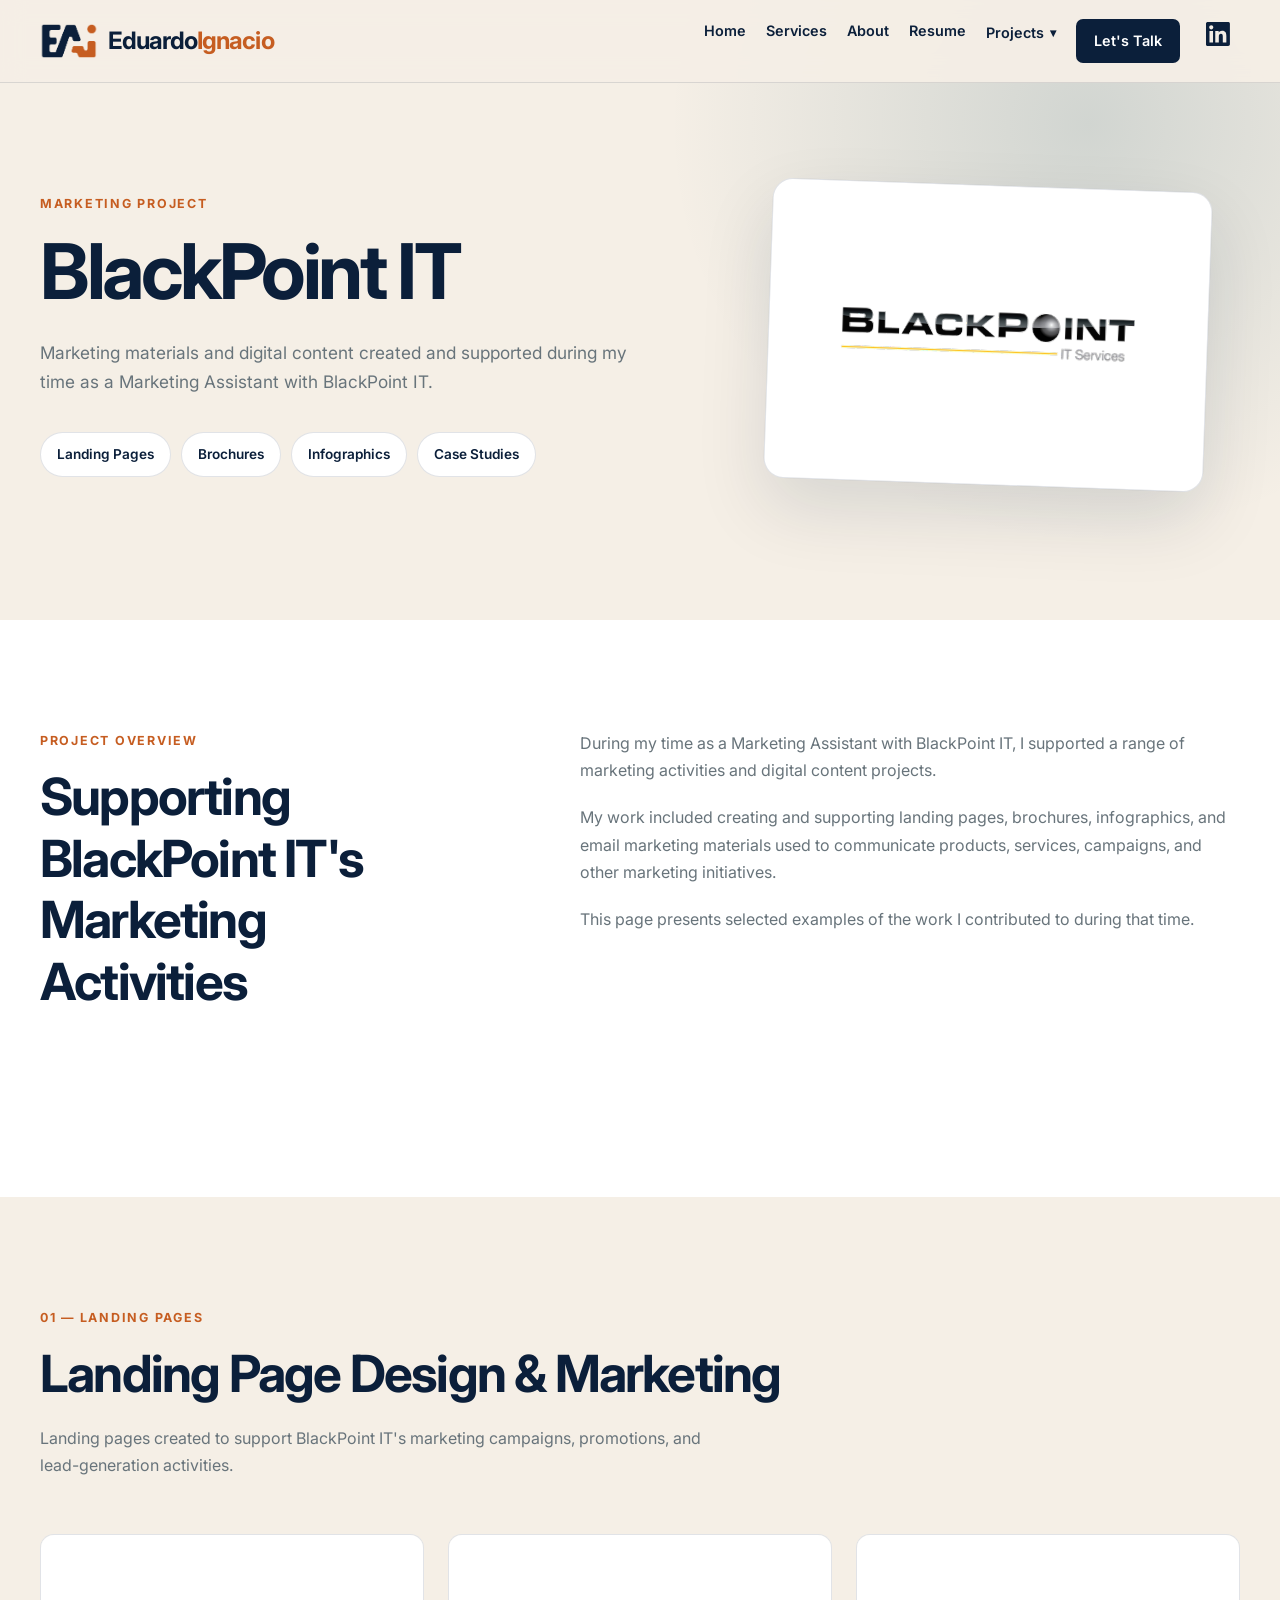
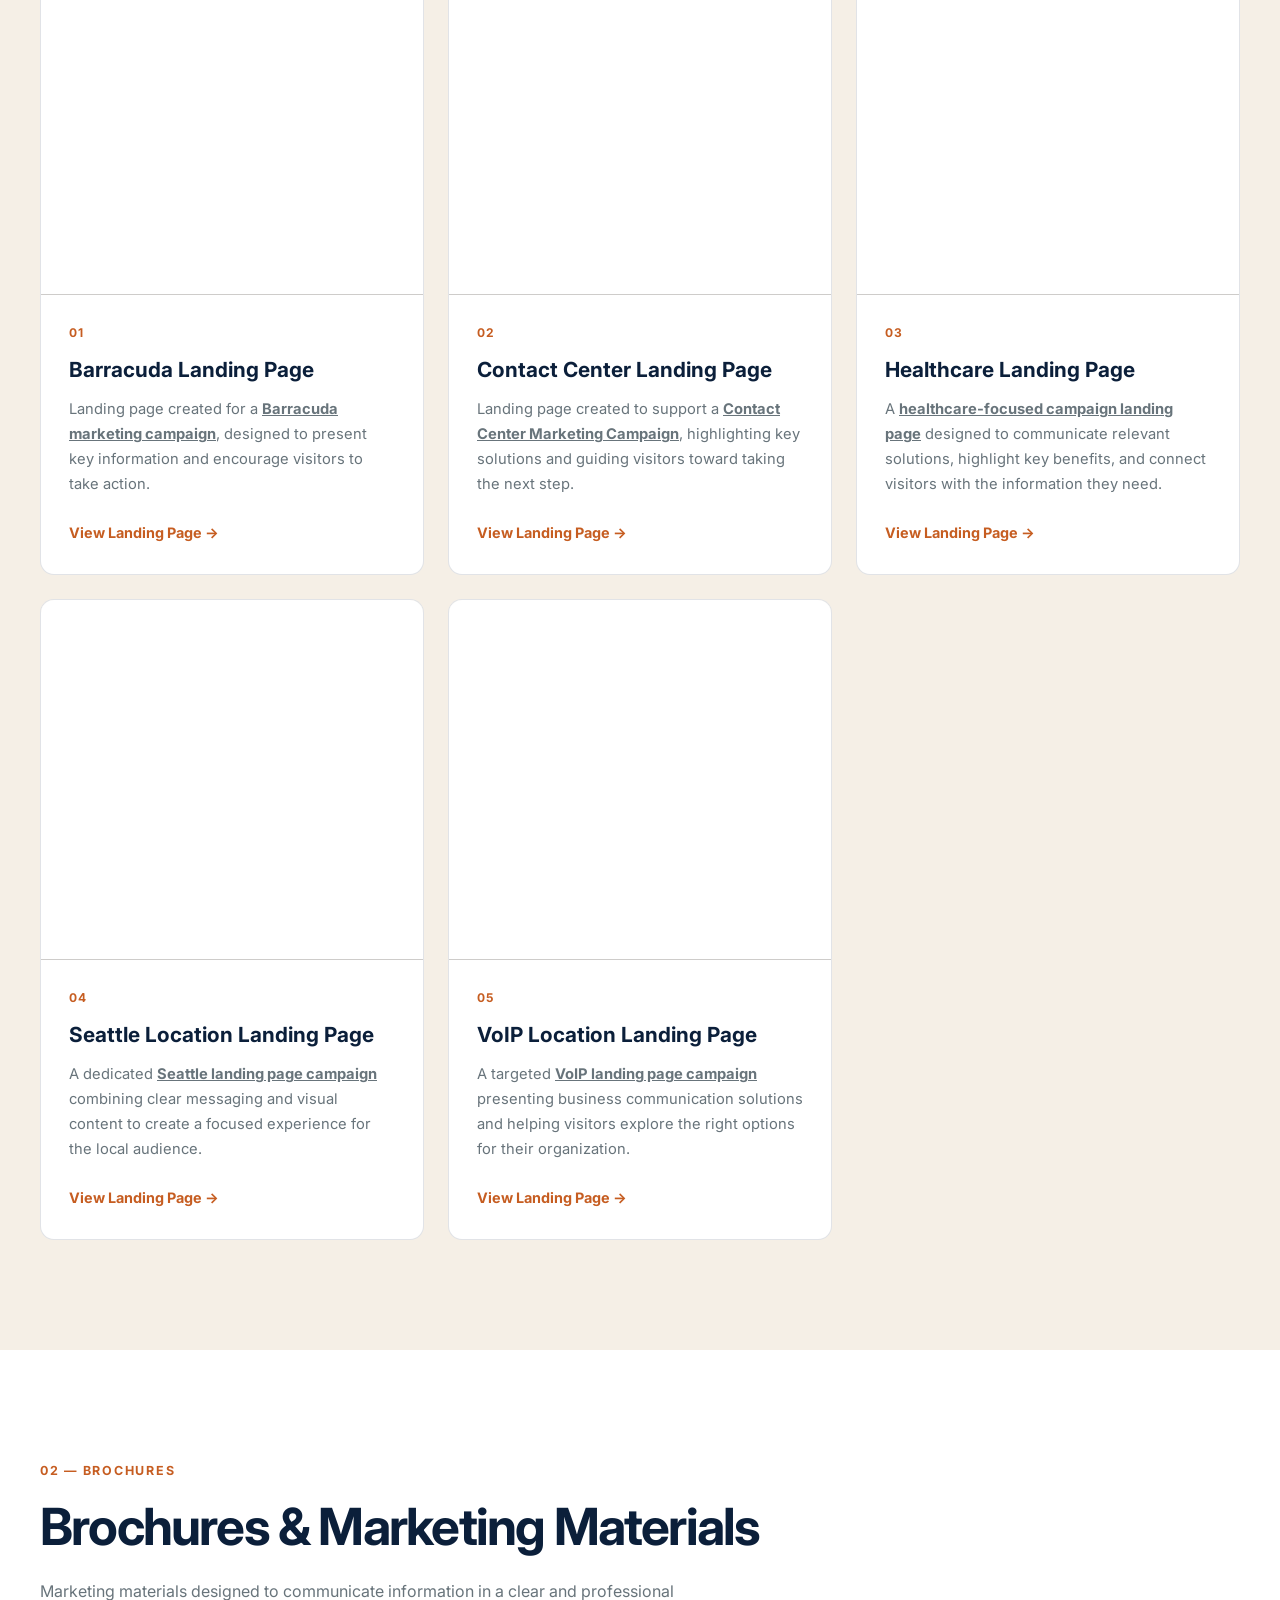
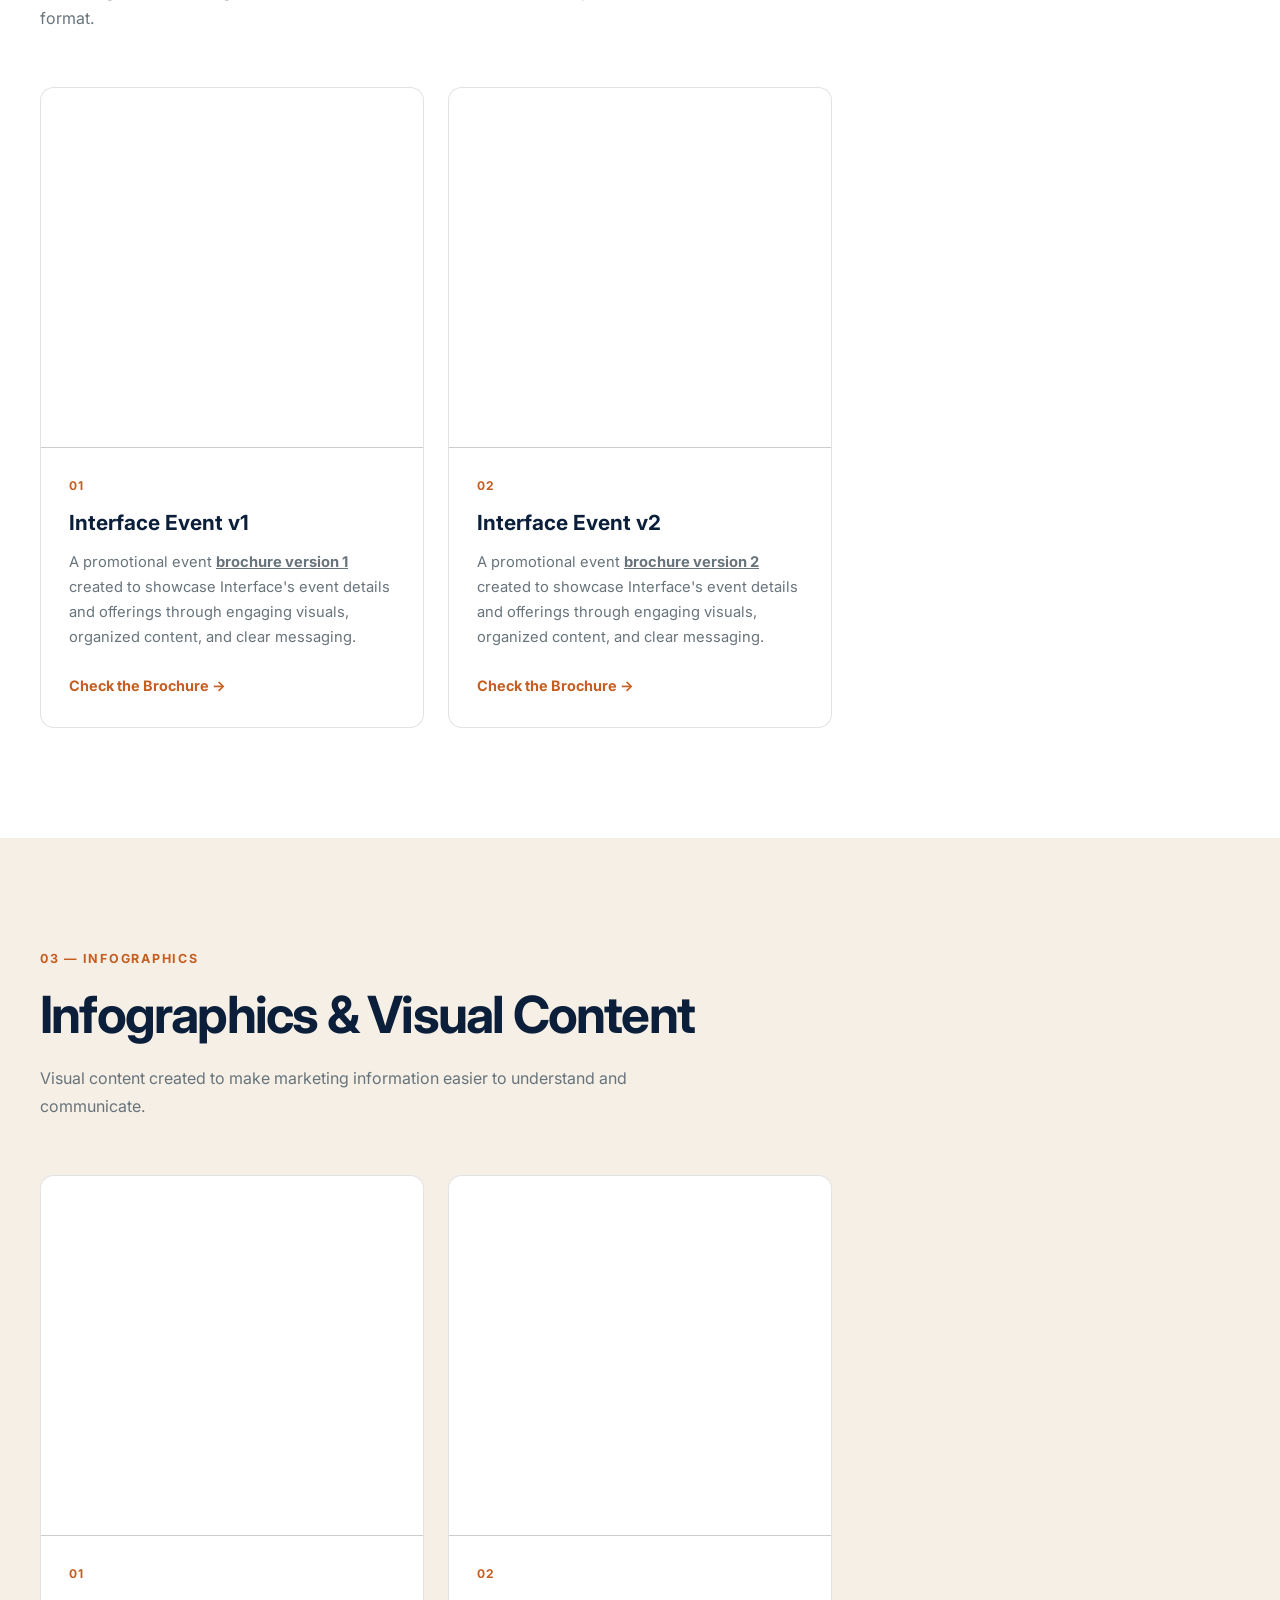
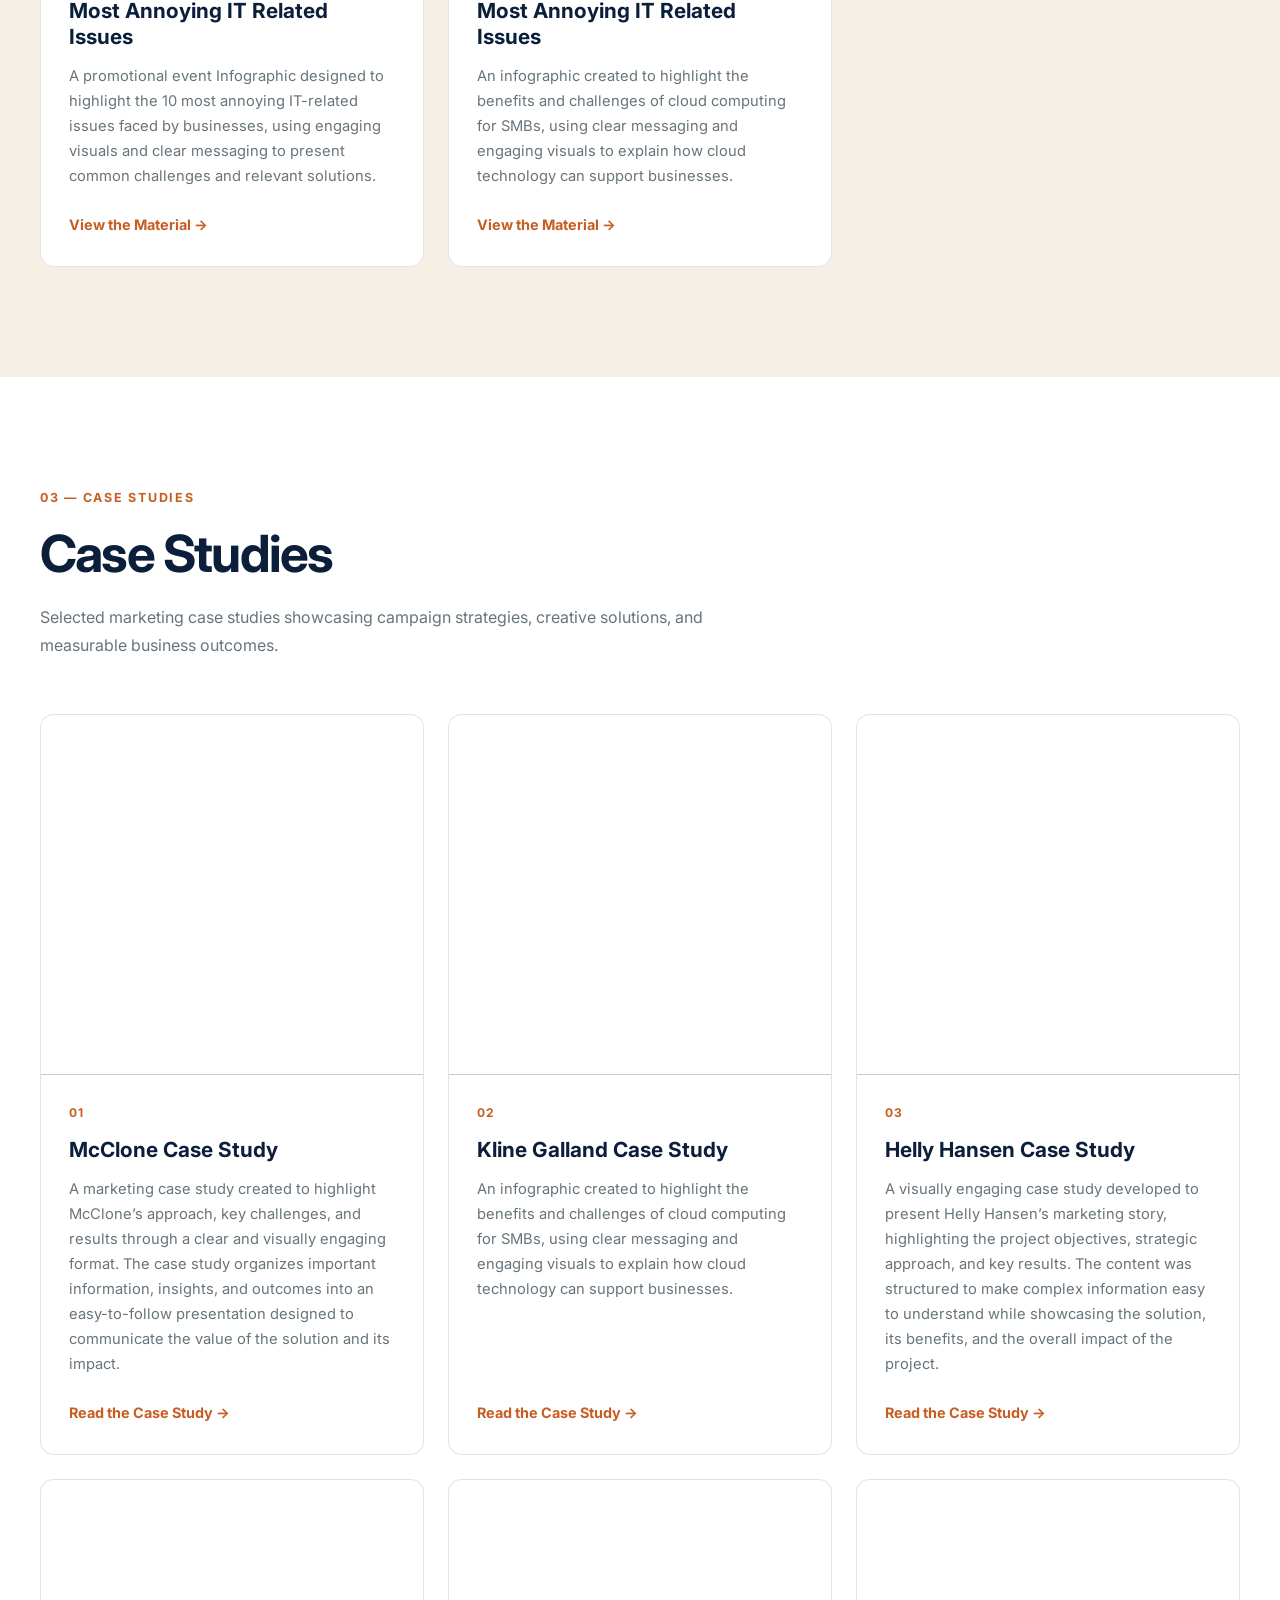
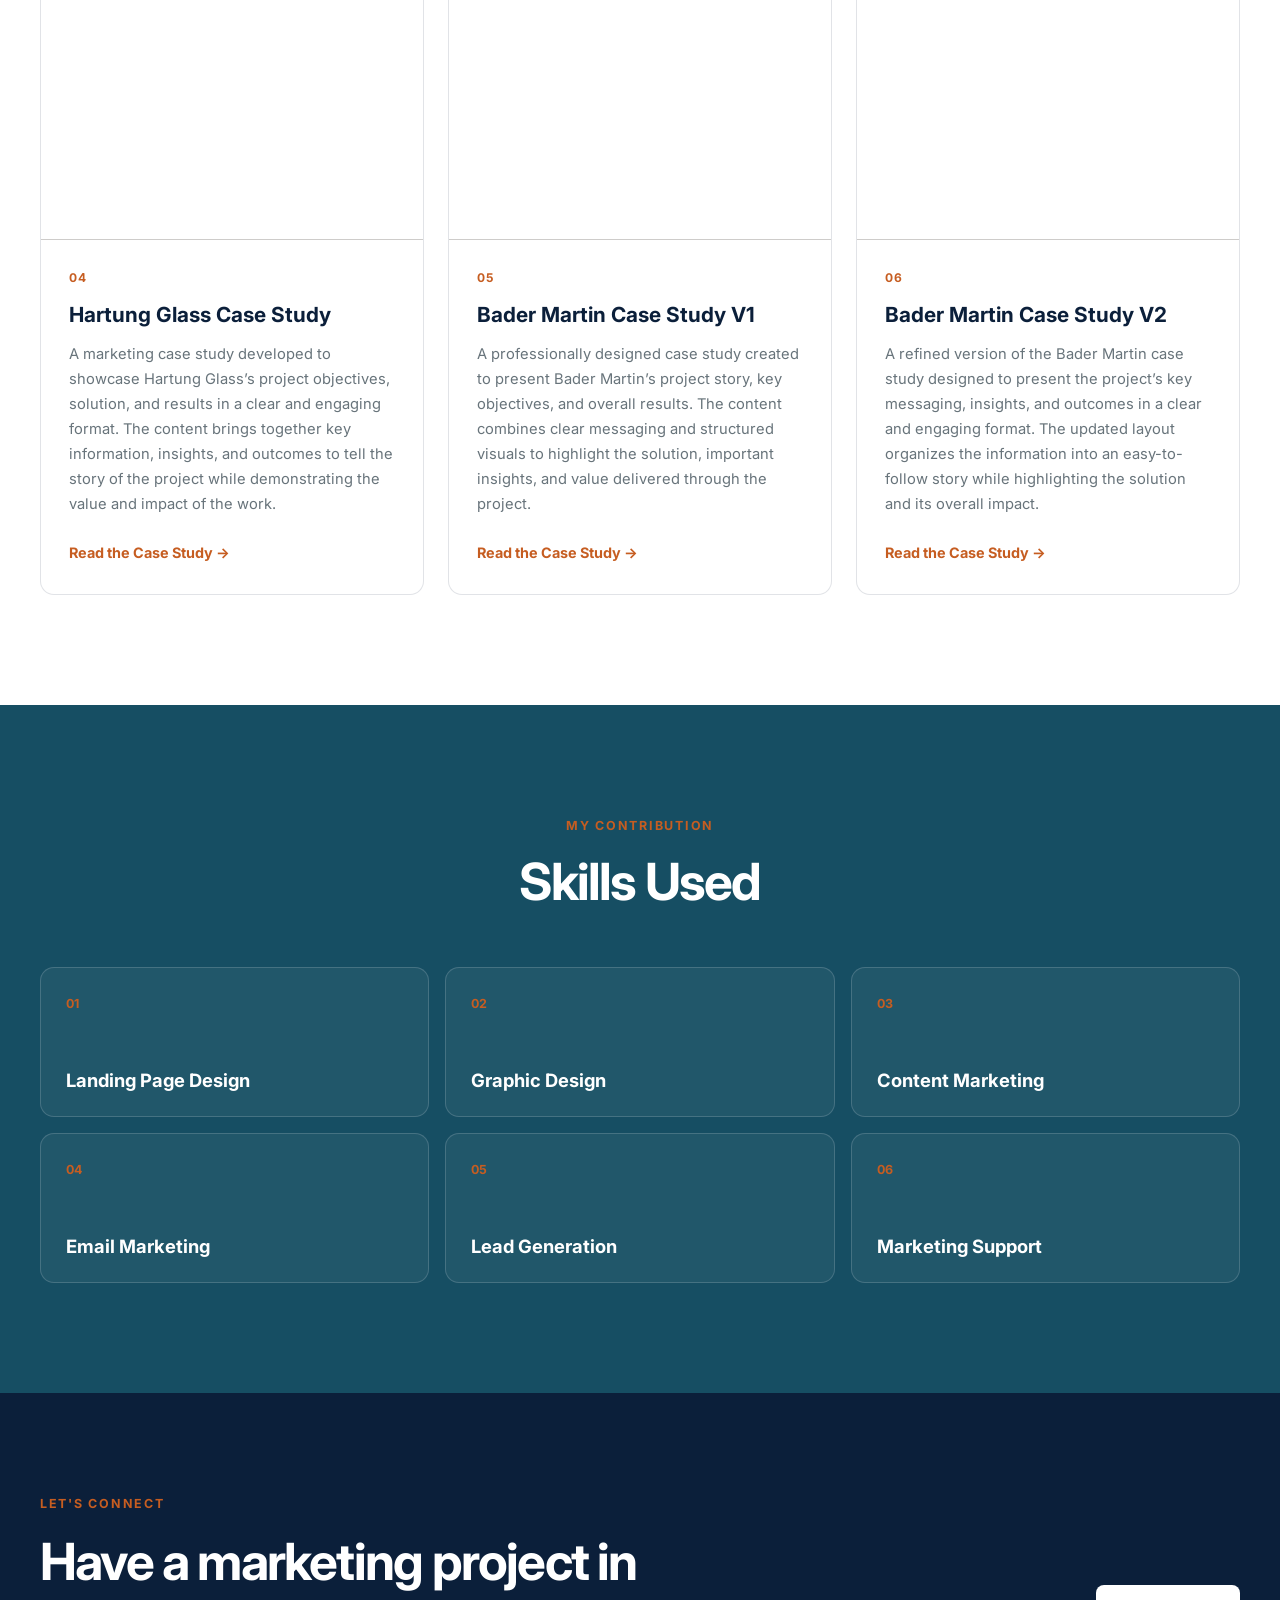
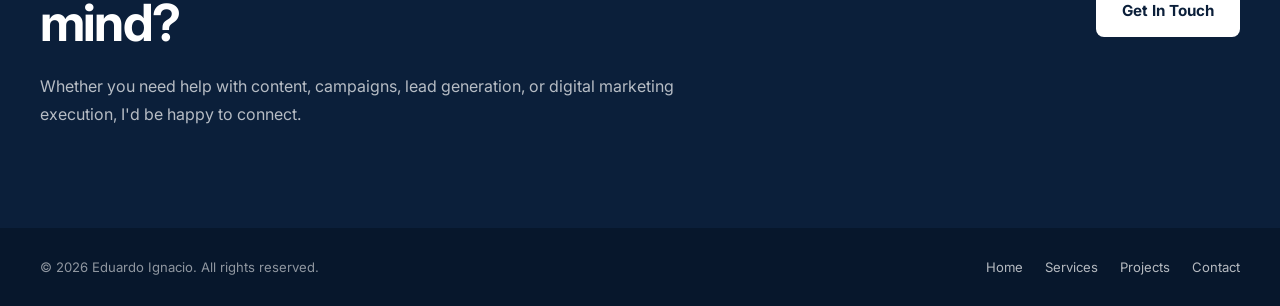
==== commit 7227f16a: "Update blackpoint-it.html" ====
--- a/blackpoint-it.html
+++ b/blackpoint-it.html
@@ -10,110 +10,72 @@
     content="width=device-width, initial-scale=1.0"
   >
 
-  <title>
-    Resume | Eduardo Ignacio | Digital Marketing Specialist
-  </title>
-
   <meta
     name="description"
-    content="Resume of Eduardo Ignacio, Digital Marketing Specialist with experience in digital marketing, social media, content marketing, email marketing, SEO, LinkedIn Ads, lead generation, and marketing analytics."
+    content="Marketing projects created and supported for BlackPoint IT, including landing pages, brochures, infographics, and email marketing."
   >
 
-  <link rel="icon" type="image/png" href="assets/favicon-b-o.png">
+  <title>BlackPoint IT | Marketing Projects | Kevin Arevalo</title>
+
+  <link rel="icon" type="image/png" href="assets/favicon-o.png">
 
   <!-- Google Font -->
+  <link rel="preconnect" href="https://fonts.googleapis.com">
+  <link rel="preconnect" href="https://fonts.gstatic.com" crossorigin>
+
   <link
-    rel="preconnect"
-    href="https://fonts.googleapis.com"
-  >
-
-  <link
-    rel="preconnect"
-    href="https://fonts.gstatic.com"
-    crossorigin
-  >
-
-  <link
-    href="https://fonts.googleapis.com/css2?family=Inter:wght@400;500;600;700;800&display=swap"
+    href="https://fonts.googleapis.com/css2?family=Inter:wght@400;500;600;700&display=swap"
     rel="stylesheet"
   >
 
-
-  <!-- Main Website CSS -->
-  <link
-    rel="stylesheet"
-    href="styles.css"
-  >
-
-  <!-- Resume Page CSS -->
-  <link
-    rel="stylesheet"
-    href="resume.css"
-  >
+  <link rel="icon" type="image/png" href="assets/favicon-b-o.png">
+
+  <!-- Main Portfolio Styles -->
+  <link rel="stylesheet" href="styles.css">
+
+  <!-- BlackPoint IT Page Styles -->
+  <link rel="stylesheet" href="blackpoint-it.css">
 
 </head>
 
 
-<body class="resume-page">
-
-
-  <!-- =====================================================
-       HEADER / NAVIGATION
-       ===================================================== -->
-
-  <header class="site-header">
-
-    <nav
-      class="nav container"
-      aria-label="Primary navigation"
+<body>
+
+ <!-- =========================
+     HEADER
+========================== -->
+
+<header class="site-header">
+
+  <nav class="nav container" aria-label="Primary navigation">
+
+    <a class="brand" href="index.html" aria-label="Eduardo Ignacio">
+
+      <img src="assets/favicon-b-o.png" alt="Eduardo Ignacio">
+
+    </a>
+
+    <a href="index.html" class="logo">
+      Eduardo<span>Ignacio</span>
+    </a>
+
+
+
+    <button
+      class="menu-toggle"
+      id="menu-toggle"
+      type="button"
+      aria-label="Open navigation menu"
+      aria-expanded="false"
     >
-
-      <div class="brand-group">
-
-        <a
-          class="brand"
-          href="index.html"
-          aria-label="Eduardo Ignacio"
-        >
-          <img
-            src="assets/favicon-b-o.png"
-            alt="Eduardo Ignacio"
-          >
-        </a>
-
-        <a
-          href="index.html"
-          class="logo"
-        >
-          Eduardo<span>Ignacio</span>
-        </a>
-
-      </div>
-
-
-      <button
-        class="menu-toggle"
-        id="menu-toggle"
-        type="button"
-        aria-label="Open navigation menu"
-        aria-expanded="false"
-        aria-controls="nav-links"
-      >
-        <span></span>
-        <span></span>
-        <span></span>
-      </button>
-
-
-      <div
-        class="nav-links"
-        id="nav-links"
-      >
-
-        <a href="index.html#home">
-          Home
-        </a>
-
+      <span></span>
+      <span></span>
+      <span></span>
+    </button>
+
+    <div class="nav-links" id="nav-links">
+
+      <a href="index.html">Home</a>
         <a href="index.html#services">
           Services
         </a>
@@ -121,191 +83,157 @@
         <a href="index.html#about">
           About
         </a>
-
+      <a href="resume.html">Resume</a>
+<div class="nav-dropdown">
+  <a href="#projects" class="nav-dropdown-toggle">
+    Projects
+    <span class="dropdown-arrow">▾</span>
+  </a>
+
+  <div class="dropdown-menu">
+    <a href="blackpoint-it.html">BlackPoint</a>
+    <a href="https://projectdesign25.my.canva.site/creative-graphics-design" target="_blank" class="text-link">Graphics Design</a>
+
+  </div>
+</div>
+
+
+
+      <a href="mailto:eaignacio03@gmail.com?subject=I%20would%20like%20to%20know%20more%20about%20your%20services&body=Hi%20Eduardo%2C%0A%0AI%20am%20interested%20in%20your%20services.%20Can%20you%20please%20get%20back%20to%20me,%20and%20let%27s%20talk%20about%20it.%0A%0AThank%20you%21" target="_blank" rel="noopener noreferrer" class="nav-cta" >Let's Talk</a>
+
+      <div class="socials" aria-label="Social links">
         <a
-          href="resume.html"
-          aria-current="page"
-        >
-          Resume
-        </a>
-
-        <!-- Projects Dropdown -->
-
-        <div class="nav-dropdown">
-
-          <a
-            href="index.html#projects"
-            class="nav-dropdown-toggle"
-            aria-haspopup="true"
-          >
-            Projects
-            <span class="dropdown-arrow">▾</span>
-          </a>
-
-
-          <div class="dropdown-menu">
-
-            <a href="blackpoint-it.html">
-              BlackPoint
-            </a>
-    <a href="https://projectdesign25.my.canva.site/creative-graphics-design" target="_blank" class="text-link">Graphics Design</a>
-
-
-          </div>
-
-        </div>
-
-
-
-
-        <a
-          href="mailto:eaignacio03@gmail.com?subject=I%20would%20like%20to%20know%20more%20about%20your%20services&body=Hi%20Eduardo%2C%0A%0AI%20am%20interested%20in%20your%20services.%20Can%20you%20please%20get%20back%20to%20me%2C%20and%20let%27s%20talk%20about%20it.%0A%0AThank%20you%21"
-          class="nav-cta"
+          href="https://www.linkedin.com/in/eduardo-iii-ignacio-841a6138a/"
           target="_blank"
           rel="noopener noreferrer"
-          data-cta="Let's Talk"
+          aria-label="LinkedIn"
         >
-          Let's Talk
+          <img src="assets/LinkedIn_Icon.svg" alt="">
         </a>
-
-
-        <div
-          class="socials"
-          aria-label="Social links"
-        >
-
-          <a
-            href="https://www.linkedin.com/in/eduardo-iii-ignacio-841a6138a/"
-            target="_blank"
-            rel="noopener noreferrer"
-            aria-label="LinkedIn"
-          >
-
-            <img
-              src="assets/LinkedIn_Icon.svg"
-              alt=""
-            >
-
-          </a>
-
-        </div>
-
       </div>
 
-    </nav>
-
-  </header>
-
-
-
-  <!-- =========================================================
-       RESUME HERO
-       ========================================================= -->
+    </div>
+
+  </nav>
+
+</header>
+
 
   <main>
 
+    <!-- =====================================================
+         PROJECT HERO
+    ====================================================== -->
+
     <section
-      class="resume-hero"
+      class="bp-hero"
       id="home"
     >
 
       <div class="container">
 
-        <div class="resume-hero-grid">
-
-
-          <div class="resume-hero-content">
-
-            <p class="resume-label">
-              Professional Resume
+        <div class="bp-hero-grid">
+
+          <div class="bp-hero-content">
+
+            <p class="bp-eyebrow">
+              MARKETING PROJECT
             </p>
 
-
             <h1>
-              Eduardo Ignacio
+              BlackPoint IT
             </h1>
 
-
-            <p class="resume-title">
-              Digital Marketing Specialist
+            <p class="bp-hero-intro">
+              Marketing materials and digital content created and
+              supported during my time as a Marketing Assistant
+              with BlackPoint IT.
             </p>
 
-
-            <p class="resume-hero-text">
-              Digital Marketing Specialist with experience in social
-              media, SEO, analytics, graphic design, marketing
-              initiatives, lead generation, content creation, email
-              marketing, administrative support, and customer
-              engagement.
+            <div class="bp-hero-links">
+
+              <a href="#landing-pages">
+                Landing Pages
+              </a>
+
+              <a href="#brochures">
+                Brochures
+              </a>
+
+              <a href="#infographics">
+                Infographics
+              </a>
+
+              <a href="#casestudies">
+                Case Studies
+              </a>
+
+            </div>
+
+          </div>
+
+
+          <div class="bp-hero-visual">
+
+            <div class="bp-logo-card">
+
+              <img
+                src="assets/blackpoint-it/bp-logo-black.svg"
+                alt="BlackPoint IT"
+              >
+
+            </div>
+
+          </div>
+
+        </div>
+
+      </div>
+
+    </section>
+
+
+    <!-- =====================================================
+         PROJECT OVERVIEW
+    ====================================================== -->
+
+    <section class="bp-section bp-overview">
+
+      <div class="container">
+
+        <div class="bp-overview-grid">
+
+          <div class="bp-section-heading">
+
+            <p class="bp-section-label">
+              PROJECT OVERVIEW
             </p>
 
-
-            <div class="resume-contact">
-
-              <a href="tel:+639612389925">
-                (+63) 961 238 9925
-              </a>
-
-              <a href="mailto:eaignacio03@gmail.com">
-                eaignacio03@gmail.com
-              </a>
-
-            </div>
-
-
-            <div class="resume-hero-actions">
-
-              <a
-                href="#experience"
-                class="btn resume-primary-btn"
-              >
-                View Experience
-              </a>
-
-              <a
-                href="mailto:eaignacio03@gmail.com?subject=I%20would%20like%20to%20know%20more%20about%20your%20services&body=Hi%20Eduardo%2C%0A%0AI%20am%20interested%20in%20your%20services.%20Can%20you%20please%20get%20back%20to%20me%2C%20and%20let%27s%20talk%20about%20it.%0A%0AThank%20you%21"
-                class="btn resume-secondary-btn"
-                target="_blank"
-                rel="noopener noreferrer"
-                data-cta="Contact Eduardo"
-              >
-                Contact Me
-              </a>
-
-            </div>
+            <h2>
+              Supporting BlackPoint IT's Marketing Activities
+            </h2>
 
           </div>
 
-
-          <div class="resume-hero-card">
-
-            <div class="resume-hero-card-inner">
-
-              <span class="resume-card-label">
-                DIGITAL MARKETING
-              </span>
-
-              <strong>
-                Strategy
-              </strong>
-
-              <strong>
-                Content
-              </strong>
-
-              <strong>
-                Campaigns
-              </strong>
-
-              <strong>
-                Analytics
-              </strong>
-
-              <strong>
-                Lead Generation
-              </strong>
-
-            </div>
+          <div class="bp-overview-copy">
+
+            <p>
+              During my time as a Marketing Assistant with
+              BlackPoint IT, I supported a range of marketing
+              activities and digital content projects.
+            </p>
+
+            <p>
+              My work included creating and supporting landing
+              pages, brochures, infographics, and email marketing
+              materials used to communicate products, services,
+              campaigns, and other marketing initiatives.
+            </p>
+
+            <p>
+              This page presents selected examples of the work
+              I contributed to during that time.
+            </p>
 
           </div>
 
@@ -316,108 +244,829 @@
     </section>
 
 
-
-    <!-- =========================================================
-         PROFESSIONAL SUMMARY
-         ========================================================= -->
-
-    <section class="resume-section">
+    <!-- =====================================================
+         LANDING PAGES
+    ====================================================== -->
+
+    <section
+      class="bp-section bp-portfolio-section"
+      id="landing-pages"
+    >
 
       <div class="container">
 
-        <div class="resume-section-heading">
-
-          <p class="section-label">
-            Profile
+        <div class="bp-section-heading bp-section-heading-wide">
+
+          <p class="bp-section-label">
+            01 — LANDING PAGES
           </p>
 
           <h2>
-            Professional Summary
+            Landing Page Design &amp; Marketing
           </h2>
 
+          <p>
+            Landing pages created to support BlackPoint IT's
+            marketing campaigns, promotions, and lead-generation
+            activities.
+          </p>
+
         </div>
 
 
-        <div class="resume-summary">
+        <div class="bp-project-grid">
+
+          <!-- LANDING PAGE 01 -->
+
+          <article class="bp-project-card">
+
+            <div class="bp-project-preview">
+
+              <iframe
+                src="assets/blackpoint-it/bp-lp-barracuda.pdf"
+                title="Barracuda Landing Page PDF"
+              ></iframe>
+
+            </div>
+
+            <div class="bp-project-card-content">
+
+              <p class="bp-card-number">
+                01
+              </p>
+
+              <h3>
+                Barracuda Landing Page
+              </h3>
+
+              <p>
+                Landing page created for a
+                <strong><u>Barracuda marketing campaign</u></strong>,
+                designed to present key information and encourage
+                visitors to take action.
+              </p>
+
+              <a
+                class="bp-project-link"
+                href="assets/blackpoint-it/bp-lp-barracuda.pdf"
+                target="_blank"
+                rel="noopener noreferrer"
+              >
+                View Landing Page →
+              </a>
+
+            </div>
+
+          </article>
+
+
+          <!-- LANDING PAGE 02 -->
+
+          <article class="bp-project-card">
+
+            <div class="bp-project-preview">
+
+              <iframe
+                src="assets/blackpoint-it/bp-lp-contact-center.pdf"
+                title="Contact Center Landing Page PDF"
+              ></iframe>
+
+            </div>
+
+            <div class="bp-project-card-content">
+
+              <p class="bp-card-number">
+                02
+              </p>
+
+              <h3>
+                Contact Center Landing Page
+              </h3>
+
+              <p>
+                Landing page created to support a
+                <strong><u>Contact Center Marketing Campaign</u></strong>,
+                highlighting key solutions and guiding visitors
+                toward taking the next step.
+              </p>
+
+              <a
+                class="bp-project-link"
+                href="assets/blackpoint-it/bp-lp-contact-center.pdf"
+                target="_blank"
+                rel="noopener noreferrer"
+              >
+                View Landing Page →
+              </a>
+
+            </div>
+
+          </article>
+
+
+          <!-- LANDING PAGE 03 -->
+
+          <article class="bp-project-card">
+
+            <div class="bp-project-preview">
+
+              <iframe
+                src="assets/blackpoint-it/bp-lp-health-care.pdf"
+                title="Healthcare Landing Page PDF"
+              ></iframe>
+
+            </div>
+
+            <div class="bp-project-card-content">
+
+              <p class="bp-card-number">
+                03
+              </p>
+
+              <h3>
+                Healthcare Landing Page
+              </h3>
+
+              <p>
+                A
+                <strong><u>healthcare-focused campaign landing page</u></strong>
+                designed to communicate relevant solutions,
+                highlight key benefits, and connect visitors
+                with the information they need.
+              </p>
+
+              <a
+                class="bp-project-link"
+                href="assets/blackpoint-it/bp-lp-health-care.pdf"
+                target="_blank"
+                rel="noopener noreferrer"
+              >
+                View Landing Page →
+              </a>
+
+            </div>
+
+          </article>
+
+
+          <!-- LANDING PAGE 04 -->
+
+          <article class="bp-project-card">
+
+            <div class="bp-project-preview">
+
+              <iframe
+                src="assets/blackpoint-it/bp-lp-location-seattle.pdf"
+                title="Seattle Location Landing Page PDF"
+              ></iframe>
+
+            </div>
+
+            <div class="bp-project-card-content">
+
+              <p class="bp-card-number">
+                04
+              </p>
+
+              <h3>
+                Seattle Location Landing Page
+              </h3>
+
+              <p>
+                A dedicated
+                <strong><u>Seattle landing page campaign</u></strong>
+                combining clear messaging and visual content
+                to create a focused experience for the local
+                audience.
+              </p>
+
+              <a
+                class="bp-project-link"
+                href="assets/blackpoint-it/bp-lp-location-seattle.pdf"
+                target="_blank"
+                rel="noopener noreferrer"
+              >
+                View Landing Page →
+              </a>
+
+            </div>
+
+          </article>
+
+
+          <!-- LANDING PAGE 05 -->
+
+          <article class="bp-project-card">
+
+            <div class="bp-project-preview">
+
+              <iframe
+                src="assets/blackpoint-it/bp-lp-location-voip.pdf"
+                title="VoIP Location Landing Page PDF"
+              ></iframe>
+
+            </div>
+
+            <div class="bp-project-card-content">
+
+              <p class="bp-card-number">
+                05
+              </p>
+
+              <h3>
+                VoIP Location Landing Page
+              </h3>
+
+              <p>
+                A targeted
+                <strong><u>VoIP landing page campaign</u></strong>
+                presenting business communication solutions
+                and helping visitors explore the right options
+                for their organization.
+              </p>
+
+              <a
+                class="bp-project-link"
+                href="assets/blackpoint-it/bp-lp-location-voip.pdf"
+                target="_blank"
+                rel="noopener noreferrer"
+              >
+                View Landing Page →
+              </a>
+
+            </div>
+
+          </article>
+
+        </div>
+
+      </div>
+
+    </section>
+
+
+    <!-- =====================================================
+         BROCHURES
+    ====================================================== -->
+
+    <section
+      class="bp-section bp-section-alt"
+      id="brochures"
+    >
+
+      <div class="container">
+
+        <div class="bp-section-heading bp-section-heading-wide">
+
+          <p class="bp-section-label">
+            02 — BROCHURES
+          </p>
+
+          <h2>
+            Brochures &amp; Marketing Materials
+          </h2>
 
           <p>
-            Results driven digital marketer with experience in social
-            media, SEO, analytics, graphic design, marketing initiatives,
-            lead generation, content creation, email marketing,
-            administrative support, and customer engagement.
+            Marketing materials designed to communicate
+            information in a clear and professional format.
           </p>
 
+        </div>
+
+
+        <div class="bp-project-grid">
+
+
+          <!-- BROCHURE 01 -->
+
+          <article class="bp-project-card">
+
+            <div class="bp-project-preview">
+
+              <iframe
+                src="assets/blackpoint-it/bp-br-interface-v1.pdf"
+                title="Interface Event v1 Brochure PDF"
+              ></iframe>
+
+            </div>
+
+            <div class="bp-project-card-content">
+
+              <p class="bp-card-number">
+                01
+              </p>
+
+              <h3>
+                Interface Event v1
+              </h3>
+
+              <p>
+                A promotional event
+                <strong><u>brochure version 1</u></strong>
+                created to showcase Interface's event details
+                and offerings through engaging visuals, organized
+                content, and clear messaging.
+              </p>
+
+              <a
+                class="bp-project-link"
+                href="assets/blackpoint-it/bp-br-interface-v1.pdf"
+                target="_blank"
+                rel="noopener noreferrer"
+              >
+                Check the Brochure →
+              </a>
+
+            </div>
+
+          </article>
+
+
+          <!-- BROCHURE 02 -->
+
+          <article class="bp-project-card">
+
+            <div class="bp-project-preview">
+
+              <iframe
+                src="assets/blackpoint-it/bp-br-interface-v2.pdf"
+                title="Interface Event v2 Brochure PDF"
+              ></iframe>
+
+            </div>
+
+            <div class="bp-project-card-content">
+
+              <p class="bp-card-number">
+                02
+              </p>
+
+              <h3>
+                Interface Event v2
+              </h3>
+
+              <p>
+                A promotional event
+                <strong><u>brochure version 2</u></strong>
+                created to showcase Interface's event details
+                and offerings through engaging visuals, organized
+                content, and clear messaging.
+              </p>
+
+              <a
+                class="bp-project-link"
+                href="assets/blackpoint-it/bp-br-interface-v2.pdf"
+                target="_blank"
+                rel="noopener noreferrer"
+              >
+                Check the Brochure →
+              </a>
+
+            </div>
+
+          </article>
+
+        </div>
+
+      </div>
+
+    </section>
+
+
+    <!-- =====================================================
+         INFOGRAPHICS
+    ====================================================== -->
+
+    <section
+      class="bp-section"
+      id="infographics"
+    >
+
+      <div class="container">
+
+        <div class="bp-section-heading bp-section-heading-wide">
+
+          <p class="bp-section-label">
+            03 — INFOGRAPHICS
+          </p>
+
+          <h2>
+            Infographics &amp; Visual Content
+          </h2>
 
           <p>
-            Strong background in the IT sector, with hands-on experience
-            using Adobe Creative Suite and CRM platforms, particularly
-            HubSpot. Skilled at creating engaging content and digital
-            campaigns that support business growth and customer
-            relationships.
+            Visual content created to make marketing information
+            easier to understand and communicate.
           </p>
 
         </div>
 
+
+        <div class="bp-project-grid">
+
+
+          <!-- INFOGRAPHIC 01 -->
+
+          <article class="bp-project-card">
+
+            <div class="bp-project-preview">
+
+              <iframe
+                src="assets/blackpoint-it/bp-Infog-10-most-annoying-it-issues.pdf"
+                title="Most Annoying IT Related Issues Infographic PDF"
+              ></iframe>
+
+            </div>
+
+            <div class="bp-project-card-content">
+
+              <p class="bp-card-number">
+                01
+              </p>
+
+              <h3>
+                Most Annoying IT Related Issues
+              </h3>
+
+              <p>
+                A promotional event Infographic designed to
+                highlight the 10 most annoying IT-related issues
+                faced by businesses, using engaging visuals and
+                clear messaging to present common challenges and
+                relevant solutions.
+              </p>
+
+              <a
+                class="bp-project-link"
+                href="assets/blackpoint-it/bp-Infog-10-most-annoying-it-issues.pdf"
+                target="_blank"
+                rel="noopener noreferrer"
+              >
+                View the Material →
+              </a>
+
+            </div>
+
+          </article>
+
+
+          <!-- INFOGRAPHIC 02 -->
+
+          <article class="bp-project-card">
+
+            <div class="bp-project-preview">
+
+              <iframe
+                src="assets/blackpoint-it/bp-Infog-cloud-computing.pdf"
+                title="Cloud Computing Infographic PDF"
+              ></iframe>
+
+            </div>
+
+            <div class="bp-project-card-content">
+
+              <p class="bp-card-number">
+                02
+              </p>
+
+              <h3>
+                Most Annoying IT Related Issues
+              </h3>
+
+              <p>
+                An infographic created to highlight the benefits
+                and challenges of cloud computing for SMBs, using
+                clear messaging and engaging visuals to explain
+                how cloud technology can support businesses.
+              </p>
+
+              <a
+                class="bp-project-link"
+                href="assets/blackpoint-it/bp-Infog-10-most-annoying-it-issues.pdf"
+                target="_blank"
+                rel="noopener noreferrer"
+              >
+                View the Material →
+              </a>
+
+            </div>
+
+          </article>
+
+        </div>
+
       </div>
 
     </section>
 
 
-
-    <!-- =========================================================
-         CORE SKILLS
-         ========================================================= -->
-
-    <section class="resume-section resume-section-light">
+    <!-- =====================================================
+         CASE STUDIES
+    ====================================================== -->
+
+    <section
+      class="bp-section bp-section-alt"
+      id="casestudies"
+    >
 
       <div class="container">
 
-        <div class="resume-section-heading">
-
-          <p class="section-label">
-            Expertise
+        <div class="bp-section-heading bp-section-heading-wide">
+
+          <p class="bp-section-label">
+            03 — CASE STUDIES
           </p>
 
           <h2>
-            Core Skills
+            Case Studies
           </h2>
 
+          <p>
+            Selected marketing case studies showcasing campaign
+            strategies, creative solutions, and measurable
+            business outcomes.
+          </p>
+
         </div>
 
 
-        <div class="skills-list">
-
-          <span>Digital Marketing</span>
-
-          <span>Content Marketing</span>
-
-          <span>Social Media Marketing</span>
-
-          <span>Email Marketing</span>
-
-          <span>SEO / On-Page SEO</span>
-
-          <span>LinkedIn Ads / PPC</span>
-
-          <span>Lead Generation</span>
-
-          <span>Lead Management</span>
-
-          <span>Marketing Analytics &amp; Reporting</span>
-
-          <span>WordPress</span>
-
-          <span>Landing Pages</span>
-
-          <span>Copywriting</span>
-
-          <span>Marketing Campaigns</span>
-
-          <span>Audience Targeting</span>
-
-          <span>Graphic Design</span>
-
-          <span>B2B Marketing</span>
+        <div class="bp-project-grid">
+
+
+          <!-- CASE STUDY 01 -->
+
+          <article class="bp-project-card">
+
+            <div class="bp-project-preview">
+
+              <iframe
+                src="assets/blackpoint-it/bp-cs-mcclone.pdf"
+                title="McClone Case Study PDF"
+              ></iframe>
+
+            </div>
+
+            <div class="bp-project-card-content">
+
+              <p class="bp-card-number">
+                01
+              </p>
+
+              <h3>
+                McClone Case Study
+              </h3>
+
+              <p>
+                A marketing case study created to highlight
+                McClone’s approach, key challenges, and results
+                through a clear and visually engaging format. The
+                case study organizes important information,
+                insights, and outcomes into an easy-to-follow
+                presentation designed to communicate the value of
+                the solution and its impact.
+              </p>
+
+              <a
+                class="bp-project-link"
+                href="assets/blackpoint-it/bp-cs-mcclone.pdf"
+                target="_blank"
+                rel="noopener noreferrer"
+              >
+                Read the Case Study →
+              </a>
+
+            </div>
+
+          </article>
+
+
+          <!-- CASE STUDY 02 -->
+
+          <article class="bp-project-card">
+
+            <div class="bp-project-preview">
+
+              <iframe
+                src="assets/blackpoint-it/bp-cs-kline-galland.pdf"
+                title="Kline Galland Case Study PDF"
+              ></iframe>
+
+            </div>
+
+            <div class="bp-project-card-content">
+
+              <p class="bp-card-number">
+                02
+              </p>
+
+              <h3>
+                Kline Galland Case Study
+              </h3>
+
+              <p>
+                An infographic created to highlight the benefits
+                and challenges of cloud computing for SMBs, using
+                clear messaging and engaging visuals to explain
+                how cloud technology can support businesses.
+              </p>
+
+              <a
+                class="bp-project-link"
+                href="assets/blackpoint-it/bp-cs-kline-galland.pdf"
+                target="_blank"
+                rel="noopener noreferrer"
+              >
+                Read the Case Study →
+              </a>
+
+            </div>
+
+          </article>
+
+
+          <!-- CASE STUDY 03 -->
+
+          <article class="bp-project-card">
+
+            <div class="bp-project-preview">
+
+              <iframe
+                src="assets/blackpoint-it/bp-cs-helly-hansen.pdf"
+                title="Helly Hansen Case Study PDF"
+              ></iframe>
+
+            </div>
+
+            <div class="bp-project-card-content">
+
+              <p class="bp-card-number">
+                03
+              </p>
+
+              <h3>
+                Helly Hansen Case Study
+              </h3>
+
+              <p>
+                A visually engaging case study developed to
+                present Helly Hansen’s marketing story, highlighting
+                the project objectives, strategic approach, and key
+                results. The content was structured to make complex
+                information easy to understand while showcasing the
+                solution, its benefits, and the overall impact of
+                the project.
+              </p>
+
+              <a
+                class="bp-project-link"
+                href="assets/blackpoint-it/bp-cs-helly-hansen.pdf"
+                target="_blank"
+                rel="noopener noreferrer"
+              >
+                Read the Case Study →
+              </a>
+
+            </div>
+
+          </article>
+
+
+          <!-- CASE STUDY 04 -->
+
+          <article class="bp-project-card">
+
+            <div class="bp-project-preview">
+
+              <iframe
+                src="assets/blackpoint-it/bp-cs-hartung-glass.pdf"
+                title="Hartung Glass Case Study PDF"
+              ></iframe>
+
+            </div>
+
+            <div class="bp-project-card-content">
+
+              <p class="bp-card-number">
+                04
+              </p>
+
+              <h3>
+                Hartung Glass Case Study
+              </h3>
+
+              <p>
+                A marketing case study developed to showcase
+                Hartung Glass’s project objectives, solution, and
+                results in a clear and engaging format. The content
+                brings together key information, insights, and
+                outcomes to tell the story of the project while
+                demonstrating the value and impact of the work.
+              </p>
+
+              <a
+                class="bp-project-link"
+                href="assets/blackpoint-it/bp-cs-hartung-glass.pdf"
+                target="_blank"
+                rel="noopener noreferrer"
+              >
+                Read the Case Study →
+              </a>
+
+            </div>
+
+          </article>
+
+
+          <!-- CASE STUDY 05 -->
+
+          <article class="bp-project-card">
+
+            <div class="bp-project-preview">
+
+              <iframe
+                src="assets/blackpoint-it/bp-cs-bader-martin-v1.pdf"
+                title="Bader Martin v1 Case Study PDF"
+              ></iframe>
+
+            </div>
+
+            <div class="bp-project-card-content">
+
+              <p class="bp-card-number">
+                05
+              </p>
+
+              <h3>
+                Bader Martin Case Study V1
+              </h3>
+
+              <p>
+                A professionally designed case study created to
+                present Bader Martin’s project story, key objectives,
+                and overall results. The content combines clear
+                messaging and structured visuals to highlight the
+                solution, important insights, and value delivered
+                through the project.
+              </p>
+
+              <a
+                class="bp-project-link"
+                href="assets/blackpoint-it/bp-cs-bader-martin-v1.pdf"
+                target="_blank"
+                rel="noopener noreferrer"
+              >
+                Read the Case Study →
+              </a>
+
+            </div>
+
+          </article>
+
+
+          <!-- CASE STUDY 06 -->
+
+          <article class="bp-project-card">
+
+            <div class="bp-project-preview">
+
+              <iframe
+                src="assets/blackpoint-it/bp-cs-bader-martin-v2.pdf"
+                title="Bader Martin v2 Case Study PDF"
+              ></iframe>
+
+            </div>
+
+            <div class="bp-project-card-content">
+
+              <p class="bp-card-number">
+                06
+              </p>
+
+              <h3>
+                Bader Martin Case Study V2
+              </h3>
+
+              <p>
+                A refined version of the Bader Martin case study
+                designed to present the project’s key messaging,
+                insights, and outcomes in a clear and engaging
+                format. The updated layout organizes the
+                information into an easy-to-follow story while
+                highlighting the solution and its overall impact.
+              </p>
+
+              <a
+                class="bp-project-link"
+                href="assets/blackpoint-it/bp-cs-bader-martin-v2.pdf"
+                target="_blank"
+                rel="noopener noreferrer"
+              >
+                Read the Case Study →
+              </a>
+
+            </div>
+
+          </article>
 
         </div>
 
@@ -426,119 +1075,58 @@
     </section>
 
 
-
-    <!-- =========================================================
-         PROFESSIONAL EXPERIENCE
-         ========================================================= -->
-
-    <section
-      class="resume-section"
-      id="experience"
-    >
+    <!-- =====================================================
+         SKILLS / CONTRIBUTION
+    ====================================================== -->
+
+    <section class="bp-contribution-section">
 
       <div class="container">
 
-        <div class="resume-section-heading">
-
-          <p class="section-label">
-            Experience
+        <div class="bp-section-heading bp-centered">
+
+          <p class="bp-section-label">
+            MY CONTRIBUTION
           </p>
 
           <h2>
-            Professional Experience
+            Skills Used
           </h2>
 
         </div>
 
 
-        <div class="experience-list">
-
-
-          <!-- COMPASSMSP -->
-
-          <article class="experience-item">
-
-            <div class="experience-header">
-
-              <div>
-
-                <h3>
-                  Digital Marketing Specialist
-                </h3>
-
-                <p class="company-name">
-                  CompassMSP (Formerly BlackPoint IT)
-                </p>
-
-              </div>
-
-
-              <span class="experience-date">
-                January 2022 – April 2025
-              </span>
-
-            </div>
-
-
-            <div class="experience-tools">
-
-              <strong>
-                Tools:
-              </strong>
-
-              HubSpot, LinkedIn Campaign Manager, Monday.com,
-              WordPress, HTML, CSS, Figma, Unbounce, Canva,
-              Adobe Photoshop, Adobe Illustrator, Sales Navigator,
-              ZoomInfo, Hunter.io, Apollo.io, Instantly, NetSuite,
-              Jasper AI, Grammarly, Claude, SEMRush, CapCut,
-              Google Workspace
-
-            </div>
-
-
-            <ul>
-
-              <li>
-                Created social media posts, marketing content,
-                email marketing graphics, content creation, and
-                other digital marketing assets.
-              </li>
-
-              <li>
-                Managed LinkedIn Ads campaigns, including campaign
-                setup, audience targeting, ad creation, budget
-                management, performance monitoring, and reporting.
-              </li>
-
-              <li>
-                Prepared marketing analysis reports and supported
-                lead management and lead nurturing activities.
-              </li>
-
-              <li>
-                Managed WordPress website content and performed
-                on-page SEO to improve website pages.
-              </li>
-
-              <li>
-                Used HTML and CSS to make website content and
-                design updates and created landing pages with
-                Figma and Unbounce.
-              </li>
-
-              <li>
-                Supported lead generation and prospecting using
-                sales intelligence and outreach platforms.
-              </li>
-
-              <li>
-                Used AI-assisted writing tools to improve content
-                quality and streamline content production.
-              </li>
-
-            </ul>
-
-          </article>
+        <div class="bp-skills-grid">
+
+          <div class="bp-skill-item">
+            <span>01</span>
+            <h3>Landing Page Design</h3>
+          </div>
+
+          <div class="bp-skill-item">
+            <span>02</span>
+            <h3>Graphic Design</h3>
+          </div>
+
+          <div class="bp-skill-item">
+            <span>03</span>
+            <h3>Content Marketing</h3>
+          </div>
+
+          <div class="bp-skill-item">
+            <span>04</span>
+            <h3>Email Marketing</h3>
+          </div>
+
+          <div class="bp-skill-item">
+            <span>05</span>
+            <h3>Lead Generation</h3>
+          </div>
+
+          <div class="bp-skill-item">
+            <span>06</span>
+            <h3>Marketing Support</h3>
+          </div>
 
         </div>
 
@@ -547,284 +1135,76 @@
     </section>
 
 
-
-    <!-- =========================================================
-         TECHNICAL SKILLS
-         ========================================================= -->
-
-    <section class="resume-section resume-section-light">
-
-      <div class="container">
-
-        <div class="resume-section-heading">
-
-          <p class="section-label">
-            Tools &amp; Platforms
+    <!-- =========================
+         CONTACT
+    ========================== -->
+
+    <section class="contact-section" id="contact">
+
+      <div class="container contact-container">
+
+        <div>
+
+          <p class="eyebrow">
+            LET'S CONNECT
           </p>
 
           <h2>
-            Technical Skills
+            Have a marketing project in mind?
           </h2>
 
+          <p>
+            Whether you need help with content, campaigns, lead
+            generation, or digital marketing execution, I'd be happy
+            to connect.
+          </p>
+
         </div>
 
 
-        <div class="technical-skills">
-
-
-          <article class="technical-skill">
-
-            <h3>
-              Marketing &amp; Advertising
-            </h3>
-
-            <p>
-              HubSpot, LinkedIn Campaign Manager, LinkedIn Ads,
-              PPC, email marketing, SEO, lead generation,
-              lead management
-            </p>
-
-          </article>
-
-
-          <article class="technical-skill">
-
-            <h3>
-              Web &amp; Landing Pages
-            </h3>
-
-            <p>
-              WordPress, HTML, CSS, Figma, Unbounce
-            </p>
-
-          </article>
-
-
-          <article class="technical-skill">
-
-            <h3>
-              Design &amp; Content
-            </h3>
-
-            <p>
-              Canva, Adobe Photoshop, Adobe Illustrator,
-              Jasper AI, Claude, CapCut, SEMRush
-            </p>
-
-          </article>
-
-
-          <article class="technical-skill">
-
-            <h3>
-              Sales &amp; Prospecting
-            </h3>
-
-            <p>
-              LinkedIn Sales Navigator, ZoomInfo, Hunter.io,
-              Apollo.io, Instantly, NetSuite
-            </p>
-
-          </article>
-
-
-          <article class="technical-skill">
-
-            <h3>
-              Operations
-            </h3>
-
-            <p>
-              Zendesk, Root Cause Analysis (RCA), Standard
-              Operating Procedures, Reporting, Calibration
-            </p>
-
-          </article>
-
-
-          <article class="technical-skill">
-
-            <h3>
-              Project Management
-            </h3>
-
-            <p>
-              Monday.com, Google Workspace, Google Sheets,
-              Excel, Notion, Gmail, Outlook
-            </p>
-
-          </article>
-
-        </div>
+        <a
+          href="mailto:eaignacio03@gmail.com?subject=I%20would%20like%20to%20know%20more%20about%20your%20services&body=Hi%20Eduardo%2C%0A%0AI%20am%20interested%20in%20your%20services.%20Can%20you%20please%20get%20back%20to%20me,%20and%20let%27s%20talk%20about%20it.%0A%0AThank%20you%21" target="_blank" rel="noopener noreferrer"
+          class="btn btn-light"
+        >
+          Get In Touch
+        </a>
 
       </div>
 
     </section>
 
-
-
-    <!-- =========================================================
-         EDUCATION
-         ========================================================= -->
-
-
-<section class="resume-section">
-
-  <div class="container">
-
-    <div class="resume-section-heading">
-
-      <p class="section-label">
-        Education
+  </main>
+
+
+  <!-- =========================
+       FOOTER
+  ========================== -->
+
+  <footer class="site-footer">
+
+    <div class="container footer-container">
+
+      <p>
+        © <span id="current-year"></span> Eduardo Ignacio.
+        All rights reserved.
       </p>
 
-      <h2>
-        Education
-      </h2>
+      <div class="footer-links">
+
+        <a href="#home">Home</a>
+        <a href="#services">Services</a>
+        <a href="#projects">Projects</a>
+        <a href="mailto:eaignacio03@gmail.com?subject=I%20would%20like%20to%20know%20more%20about%20your%20services&body=Hi%20Eduardo%2C%0A%0AI%20am%20interested%20in%20your%20services.%20Can%20you%20please%20get%20back%20to%20me,%20and%20let%27s%20talk%20about%20it.%0A%0AThank%20you%21" target="_blank" rel="noopener noreferrer">Contact</a>
+
+      </div>
 
     </div>
 
-
-    <article class="education-card">
-
-      <div class="education-main">
-
-        <div class="education-logo">
-
-          <img
-            src="assets/pup-logo.png"
-            alt="Polytechnic University of the Philippines logo"
-          >
-
-        </div>
-
-
-        <div class="education-content">
-
-          <h3>
-            Bachelor of Science in Hospitality Management
-          </h3>
-
-          <p class="education-school">
-            Polytechnic University of the Philippines
-          </p>
-
-        </div>
-
-      </div>
-
-
-      <div class="education-details">
-
-        <span>
-          SY: 2022–2026
-        </span>
-
-        <strong>
-          Magna Cum Laude
-        </strong>
-
-      </div>
-
-    </article>
-
-  </div>
-
-</section>
-
-
-
-
-    <!-- =========================================================
-         RESUME CTA
-         ========================================================= -->
-
-    <section class="resume-cta">
-
-      <div class="container">
-
-        <div class="resume-cta-content">
-
-          <p class="section-label">
-            Let's Work Together
-          </p>
-
-          <h2>
-            Interested in working with Eduardo?
-          </h2>
-
-          <p>
-            Feel free to get in touch to discuss a marketing project,
-            campaign, or professional opportunity.
-          </p>
-
-
-          <a
-            href="mailto:eaignacio03@gmail.com?subject=I%20would%20like%20to%20know%20more%20about%20your%20services&body=Hi%20Eduardo%2C%0A%0AI%20am%20interested%20in%20your%20services.%20Can%20you%20please%20get%20back%20to%20me%2C%20and%20let%27s%20talk%20about%20it.%0A%0AThank%20you%21"
-            class="btn resume-cta-btn"
-            target="_blank"
-            rel="noopener noreferrer"
-            data-cta="Let's Talk"
-          >
-            Let's Talk
-          </a>
-
-        </div>
-
-      </div>
-
-    </section>
-
-
-
-    <!-- =========================================================
-         PERSONAL BRAND INTRO
-         ========================================================= -->
-
-    <section class="resume-signature">
-
-      <div class="container">
-
-        <h2>
-          Eduardo Ignacio
-        </h2>
-
-        <p class="resume-signature-title">
-          Digital Marketing Specialist
-        </p>
-
-        <p>
-          Digital Marketing • Content Marketing • Social Media •
-          Email Marketing • SEO • LinkedIn Ads • Lead Generation •
-          Marketing Analytics • Graphic Design
-        </p>
-
-      </div>
-
-    </section>
-
-  </main>
-
-
-
-  <!-- =========================================================
-       FOOTER
-       ========================================================= -->
-
-  <footer class="footer">
-
-    <div class="container">
-
-      © 2026 Eduardo Ignacio. All rights reserved.
-
-    </div>
-
   </footer>
 
 
-
+  <!-- JavaScript -->
   <script src="script.js"></script>
 
 </body>
-
 </html>
--- a/blackpoint-it.css
+++ b/blackpoint-it.css
@@ -0,0 +1,638 @@
+/* =========================================================
+   BLACKPOINT IT PROJECT PAGE
+   Page-specific styles
+   ========================================================= */
+
+
+/* =========================================================
+   PROJECT HERO
+   ========================================================= */
+
+.bp-hero {
+  min-height: 620px;
+
+  display: flex;
+  align-items: center;
+
+  padding: 150px 0 100px;
+
+  background:
+    radial-gradient(
+      circle at 85% 20%,
+      rgba(22, 78, 99, 0.16),
+      transparent 35%
+    ),
+    var(--background);
+}
+
+.bp-hero-grid {
+  display: grid;
+
+  grid-template-columns:
+    minmax(0, 1.1fr)
+    minmax(320px, 0.9fr);
+
+  align-items: center;
+
+  gap: 80px;
+}
+
+.bp-hero-content {
+  max-width: 720px;
+}
+
+.bp-eyebrow {
+  margin-bottom: 18px;
+
+  color: var(--accent);
+
+  font-size: 0.78rem;
+  font-weight: 700;
+
+  letter-spacing: 0.14em;
+}
+
+.bp-hero h1 {
+  margin-bottom: 25px;
+
+  color: var(--main);
+
+  font-size: clamp(3rem, 6vw, 5.2rem);
+
+  line-height: 1.05;
+
+  letter-spacing: -0.045em;
+}
+
+.bp-hero-intro {
+  max-width: 650px;
+
+  margin-bottom: 35px;
+
+  color: var(--muted);
+
+  font-size: 1.08rem;
+}
+
+.bp-hero-links {
+  display: flex;
+
+  flex-wrap: wrap;
+
+  gap: 10px;
+}
+
+.bp-hero-links a {
+  padding: 10px 16px;
+
+  border: 1px solid var(--border);
+
+  border-radius: 50px;
+
+  background: var(--white);
+
+  color: var(--main);
+
+  font-size: 0.85rem;
+  font-weight: 600;
+
+  transition:
+    background var(--transition),
+    color var(--transition),
+    border-color var(--transition),
+    transform var(--transition);
+}
+
+.bp-hero-links a:hover {
+  border-color: var(--accent);
+
+  background: var(--accent);
+
+  color: var(--white);
+
+  transform: translateY(-2px);
+}
+
+
+/* =========================================================
+   BLACKPOINT LOGO
+   ========================================================= */
+
+.bp-hero-visual {
+  display: flex;
+
+  align-items: center;
+  justify-content: center;
+}
+
+.bp-logo-card {
+  width: 100%;
+  max-width: 440px;
+
+  min-height: 300px;
+
+  display: flex;
+
+  align-items: center;
+  justify-content: center;
+
+  padding: 50px;
+
+  background: var(--white);
+
+  border: 1px solid var(--border);
+
+  border-radius: 20px;
+
+  box-shadow:
+    0 30px 70px rgba(11, 31, 58, 0.12);
+
+  transform: rotate(2deg);
+
+  transition: transform var(--transition);
+}
+
+.bp-logo-card:hover {
+  transform: rotate(0deg) translateY(-5px);
+}
+
+.bp-logo-card img {
+  width: 100%;
+  max-width: 300px;
+
+  height: auto;
+
+  object-fit: contain;
+}
+
+
+/* =========================================================
+   GENERAL SECTIONS
+   ========================================================= */
+
+.bp-section {
+  padding: 110px 0;
+
+  background: var(--background);
+}
+
+.bp-section-alt {
+  background: var(--white);
+}
+
+
+/* =========================================================
+   SECTION HEADINGS
+   ========================================================= */
+
+.bp-section-heading {
+  max-width: 700px;
+
+  margin-bottom: 55px;
+}
+
+.bp-section-heading-wide {
+  max-width: 760px;
+}
+
+.bp-section-label {
+  margin-bottom: 15px;
+
+  color: var(--accent);
+
+  font-size: 0.78rem;
+  font-weight: 700;
+
+  letter-spacing: 0.14em;
+}
+
+.bp-section-heading h2 {
+  margin-bottom: 20px;
+
+  color: var(--main);
+
+  font-size: clamp(2.2rem, 4vw, 3.5rem);
+
+  line-height: 1.2;
+
+  letter-spacing: -0.035em;
+}
+
+.bp-section-heading > p:last-child {
+  max-width: 680px;
+
+  color: var(--muted);
+}
+
+
+/* =========================================================
+   PROJECT OVERVIEW
+   ========================================================= */
+
+.bp-overview {
+  background: var(--white);
+}
+
+.bp-overview-grid {
+  display: grid;
+
+  grid-template-columns:
+    0.8fr
+    1.2fr;
+
+  gap: 100px;
+
+  align-items: start;
+}
+
+.bp-overview-copy {
+  max-width: 700px;
+}
+
+.bp-overview-copy p {
+  margin-bottom: 20px;
+
+  color: var(--muted);
+}
+
+.bp-overview-copy p:last-child {
+  margin-bottom: 0;
+}
+
+
+/* =========================================================
+   PROJECT GRID
+   ========================================================= */
+
+.bp-project-grid {
+  display: grid;
+
+  grid-template-columns:
+    repeat(3, minmax(0, 1fr));
+
+  gap: 24px;
+}
+
+
+/* =========================================================
+   PROJECT CARDS
+   ========================================================= */
+
+.bp-project-card {
+  overflow: hidden;
+
+  display: flex;
+  flex-direction: column;
+
+  background: var(--white);
+
+  border: 1px solid var(--border);
+
+  border-radius: var(--radius);
+
+  transition:
+    transform var(--transition),
+    box-shadow var(--transition);
+}
+
+.bp-project-card:hover {
+  transform: translateY(-6px);
+
+  box-shadow:
+    0 20px 45px rgba(11, 31, 58, 0.10);
+}
+
+
+/* =========================================================
+   PDF PREVIEW
+   ========================================================= */
+
+.bp-project-preview {
+  height: 360px;
+
+  overflow: hidden;
+
+  background: #e9e5de;
+
+  border-bottom: 1px solid var(--border);
+}
+
+.bp-project-preview iframe {
+  display: block;
+
+  width: 100%;
+  height: 100%;
+
+  border: 0;
+
+  background: var(--white);
+}
+
+
+/* =========================================================
+   PROJECT CARD CONTENT
+   ========================================================= */
+
+.bp-project-card-content {
+  flex: 1;
+
+  display: flex;
+  flex-direction: column;
+
+  padding: 28px;
+}
+
+.bp-card-number {
+  margin-bottom: 14px;
+
+  color: var(--accent);
+
+  font-size: 0.75rem;
+  font-weight: 700;
+
+  letter-spacing: 0.12em;
+}
+
+.bp-project-card h3 {
+  margin-bottom: 14px;
+
+  color: var(--main);
+
+  font-size: 1.3rem;
+
+  line-height: 1.25;
+}
+
+.bp-project-card p:not(.bp-card-number) {
+  margin-bottom: 24px;
+
+  color: var(--muted);
+
+  font-size: 0.92rem;
+}
+
+.bp-project-link {
+  margin-top: auto;
+
+  color: var(--accent);
+
+  font-size: 0.9rem;
+  font-weight: 700;
+
+  transition:
+    color var(--transition),
+    transform var(--transition);
+}
+
+.bp-project-link:hover {
+  color: var(--secondary);
+
+  transform: translateX(4px);
+}
+
+
+/* =========================================================
+   CONTRIBUTION / SKILLS
+   ========================================================= */
+
+.bp-contribution-section {
+  padding: 110px 0;
+
+  background: var(--secondary);
+}
+
+.bp-centered {
+  max-width: 700px;
+
+  margin-right: auto;
+  margin-left: auto;
+
+  text-align: center;
+}
+
+.bp-contribution-section .bp-section-label {
+  color: var(--accent);
+}
+
+.bp-contribution-section h2 {
+  color: var(--white);
+}
+
+.bp-skills-grid {
+  display: grid;
+
+  grid-template-columns:
+    repeat(3, minmax(0, 1fr));
+
+  gap: 16px;
+}
+
+.bp-skill-item {
+  min-height: 150px;
+
+  display: flex;
+  flex-direction: column;
+  justify-content: space-between;
+
+  padding: 25px;
+
+  border: 1px solid rgba(255, 255, 255, 0.16);
+
+  border-radius: var(--radius);
+
+  background: rgba(255, 255, 255, 0.05);
+
+  transition:
+    background var(--transition),
+    transform var(--transition);
+}
+
+.bp-skill-item:hover {
+  background: rgba(255, 255, 255, 0.10);
+
+  transform: translateY(-4px);
+}
+
+.bp-skill-item span {
+  color: var(--accent);
+
+  font-size: 0.78rem;
+  font-weight: 700;
+}
+
+.bp-skill-item h3 {
+  color: var(--white);
+
+  font-size: 1.15rem;
+}
+
+
+/* =========================================================
+   BACK TO TOP
+   ========================================================= */
+
+.bp-footer-link {
+  padding: 35px 0;
+
+  background: var(--background);
+
+  border-top: 1px solid var(--border);
+}
+
+.bp-back-link {
+  color: var(--accent);
+
+  font-size: 0.9rem;
+  font-weight: 700;
+
+  transition:
+    color var(--transition),
+    transform var(--transition);
+}
+
+.bp-back-link:hover {
+  color: var(--secondary);
+
+  transform: translateY(-2px);
+}
+
+
+/* =========================================================
+   TABLET
+   ========================================================= */
+
+@media (max-width: 900px) {
+
+  .bp-hero {
+    padding: 135px 0 85px;
+  }
+
+  .bp-hero-grid {
+    grid-template-columns: 1fr;
+
+    gap: 55px;
+  }
+
+  .bp-hero-visual {
+    justify-content: flex-start;
+  }
+
+  .bp-logo-card {
+    max-width: 500px;
+  }
+
+  .bp-overview-grid {
+    grid-template-columns: 1fr;
+
+    gap: 45px;
+  }
+
+  .bp-project-grid {
+    grid-template-columns:
+      repeat(2, minmax(0, 1fr));
+  }
+
+  .bp-project-grid .bp-project-card:last-child {
+    grid-column: 1 / -1;
+  }
+
+  .bp-skills-grid {
+    grid-template-columns:
+      repeat(2, minmax(0, 1fr));
+  }
+
+}
+
+
+/* =========================================================
+   MOBILE
+   ========================================================= */
+
+@media (max-width: 650px) {
+
+  .bp-hero {
+    min-height: auto;
+
+    padding: 125px 0 75px;
+  }
+
+  .bp-hero-grid {
+    gap: 40px;
+  }
+
+  .bp-hero h1 {
+    font-size: clamp(2.7rem, 12vw, 4rem);
+  }
+
+  .bp-hero-intro {
+    font-size: 1rem;
+  }
+
+  .bp-hero-links {
+    gap: 8px;
+  }
+
+  .bp-hero-links a {
+    padding: 9px 13px;
+
+    font-size: 0.8rem;
+  }
+
+  .bp-logo-card {
+    min-height: 240px;
+
+    padding: 35px;
+
+    transform: none;
+  }
+
+  .bp-section {
+    padding: 75px 0;
+  }
+
+  .bp-section-heading {
+    margin-bottom: 40px;
+  }
+
+  .bp-project-grid {
+    grid-template-columns: 1fr;
+  }
+
+  .bp-project-grid .bp-project-card:last-child {
+    grid-column: auto;
+  }
+
+  .bp-project-preview {
+    height: 420px;
+  }
+
+  .bp-project-card-content {
+    padding: 24px;
+  }
+
+  .bp-skills-grid {
+    grid-template-columns: 1fr;
+  }
+
+  .bp-skill-item {
+    min-height: 130px;
+  }
+
+}
+
+
+/* =========================================================
+   SMALL MOBILE
+   ========================================================= */
+
+@media (max-width: 400px) {
+
+  .bp-project-preview {
+    height: 350px;
+  }
+
+  .bp-logo-card {
+    min-height: 210px;
+  }
+
+}
